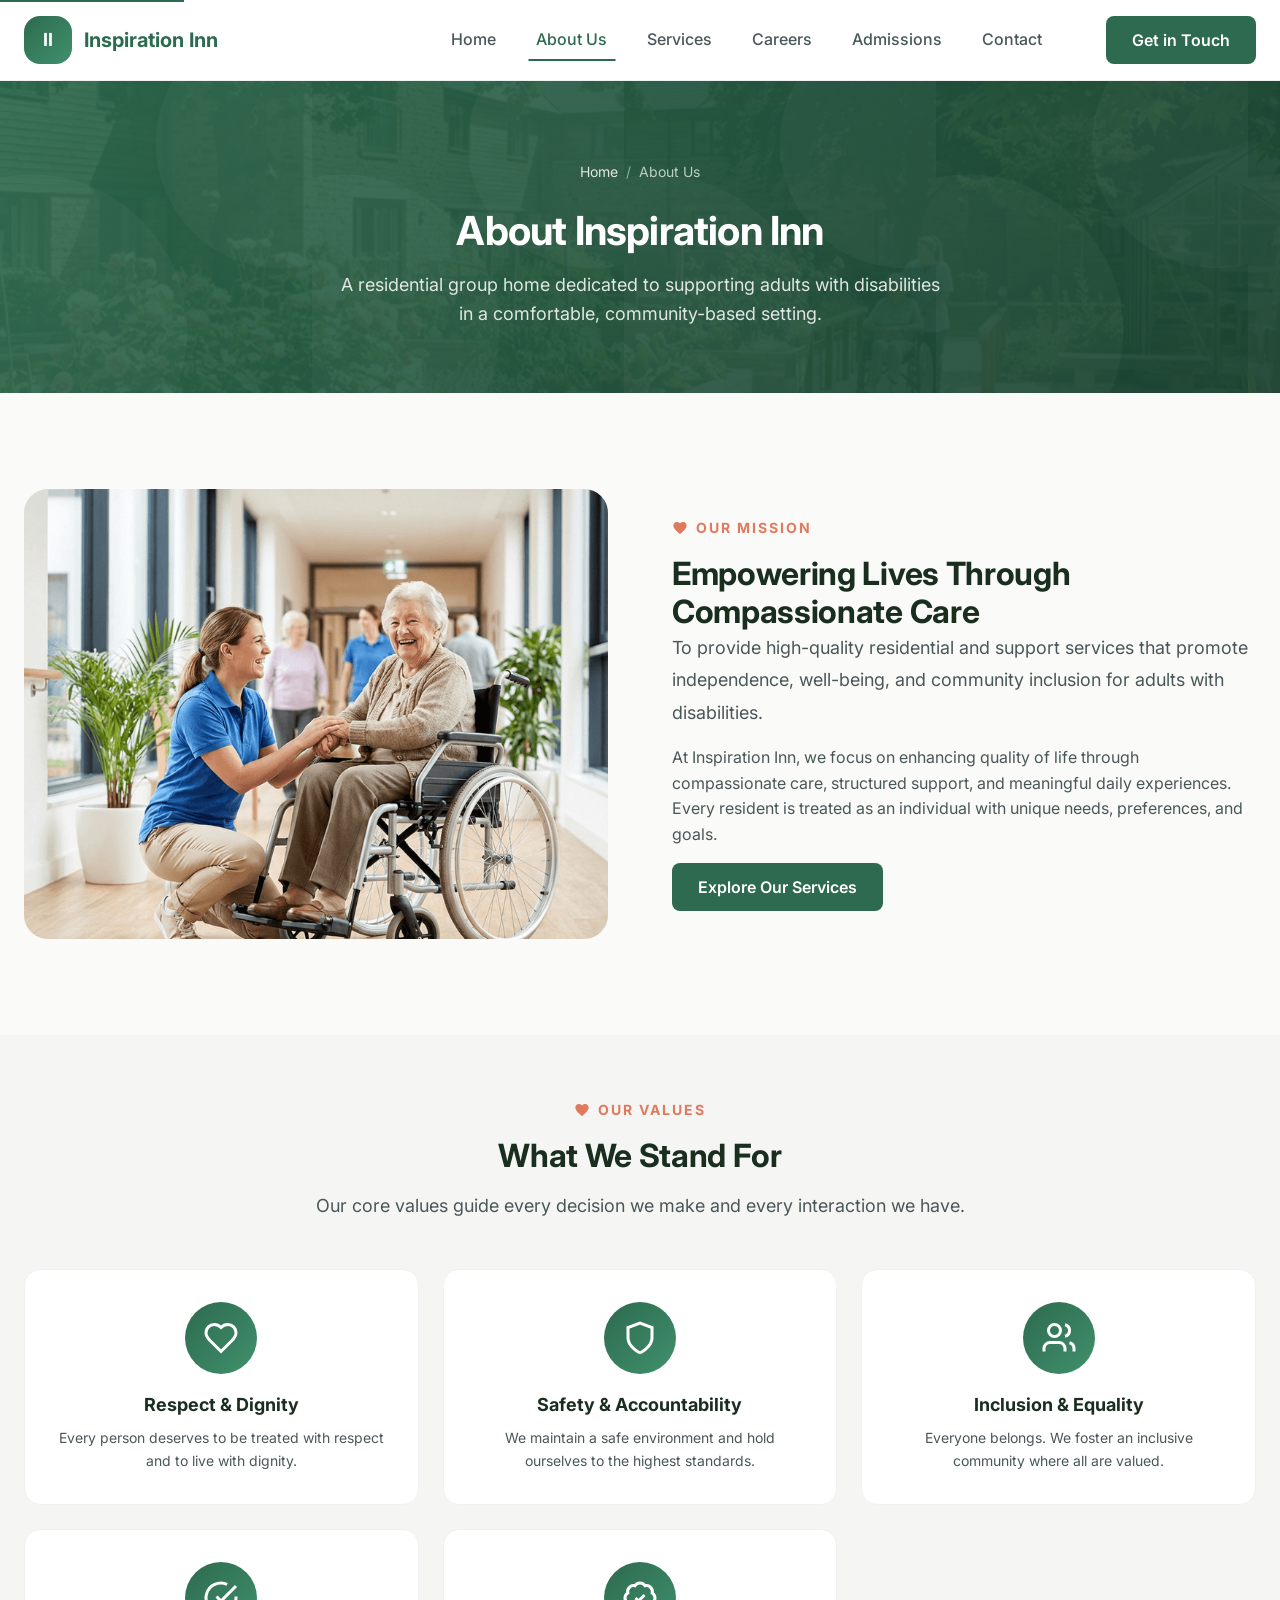
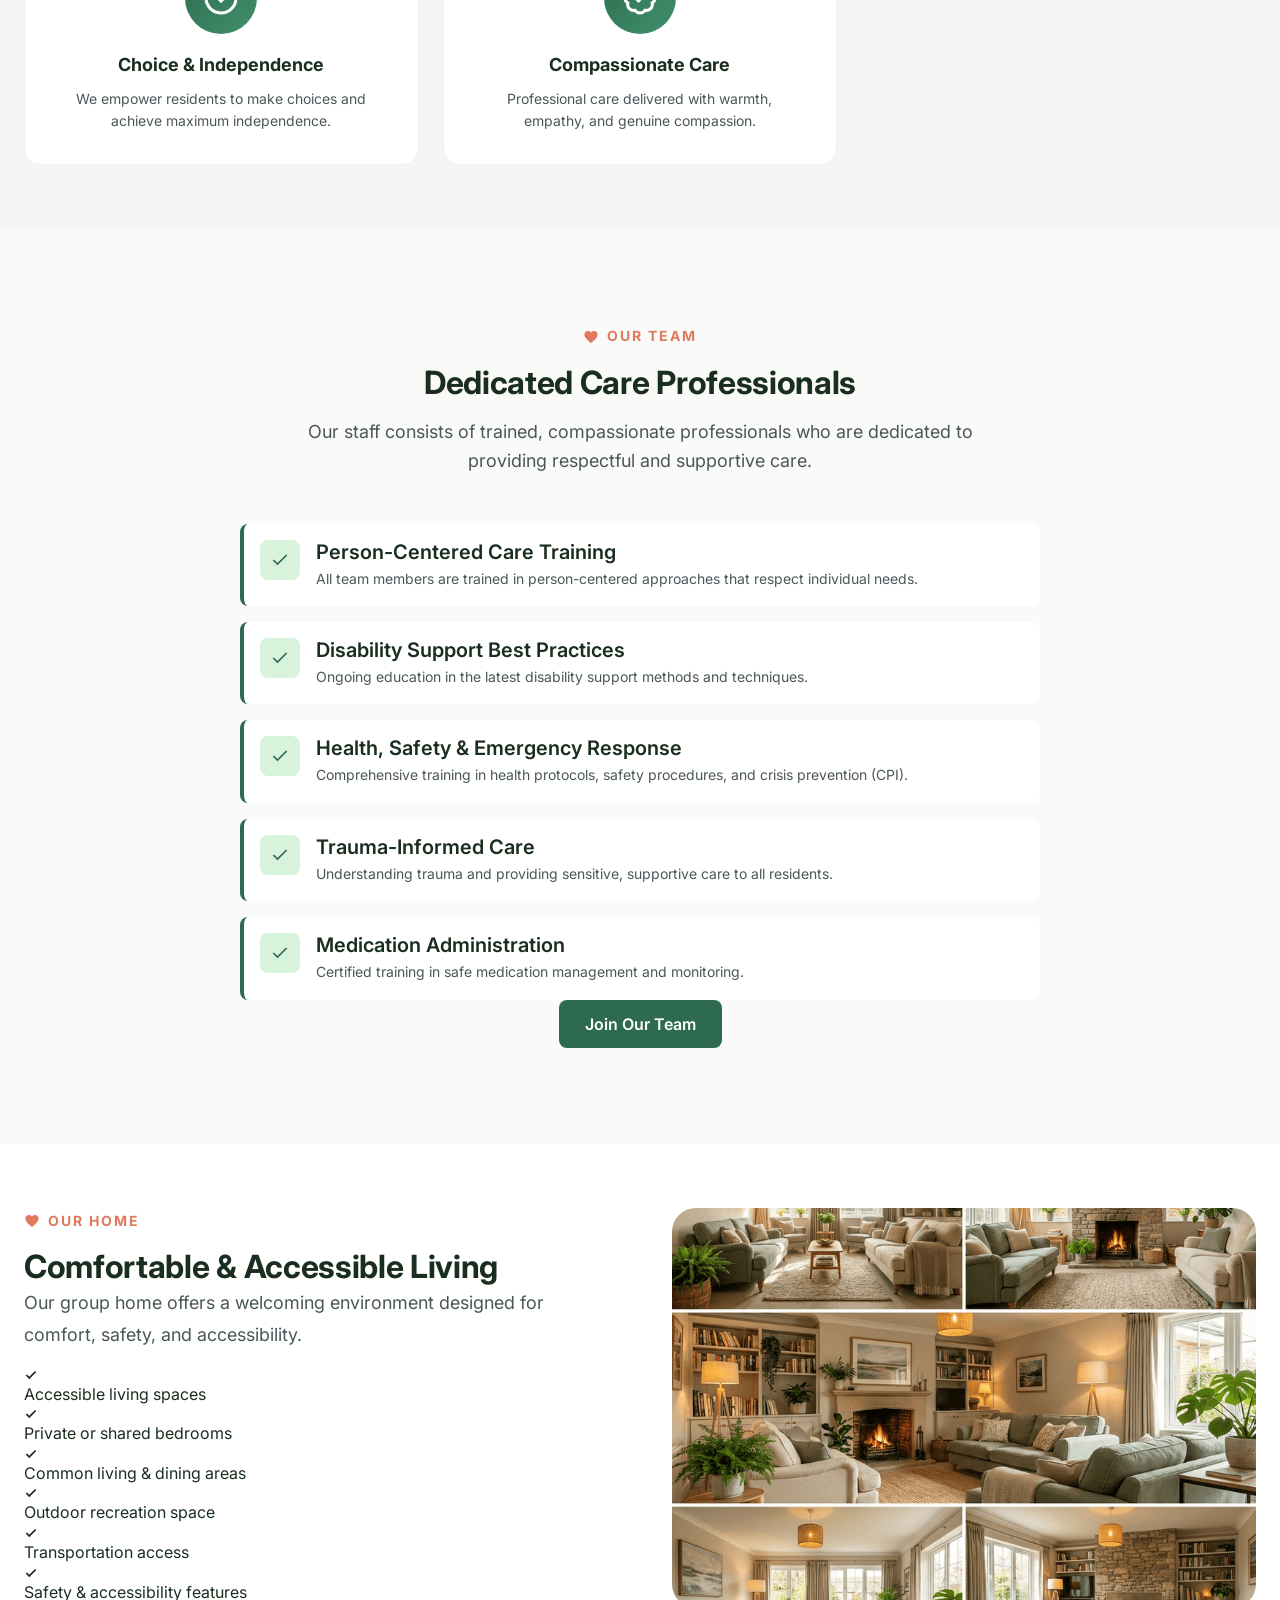
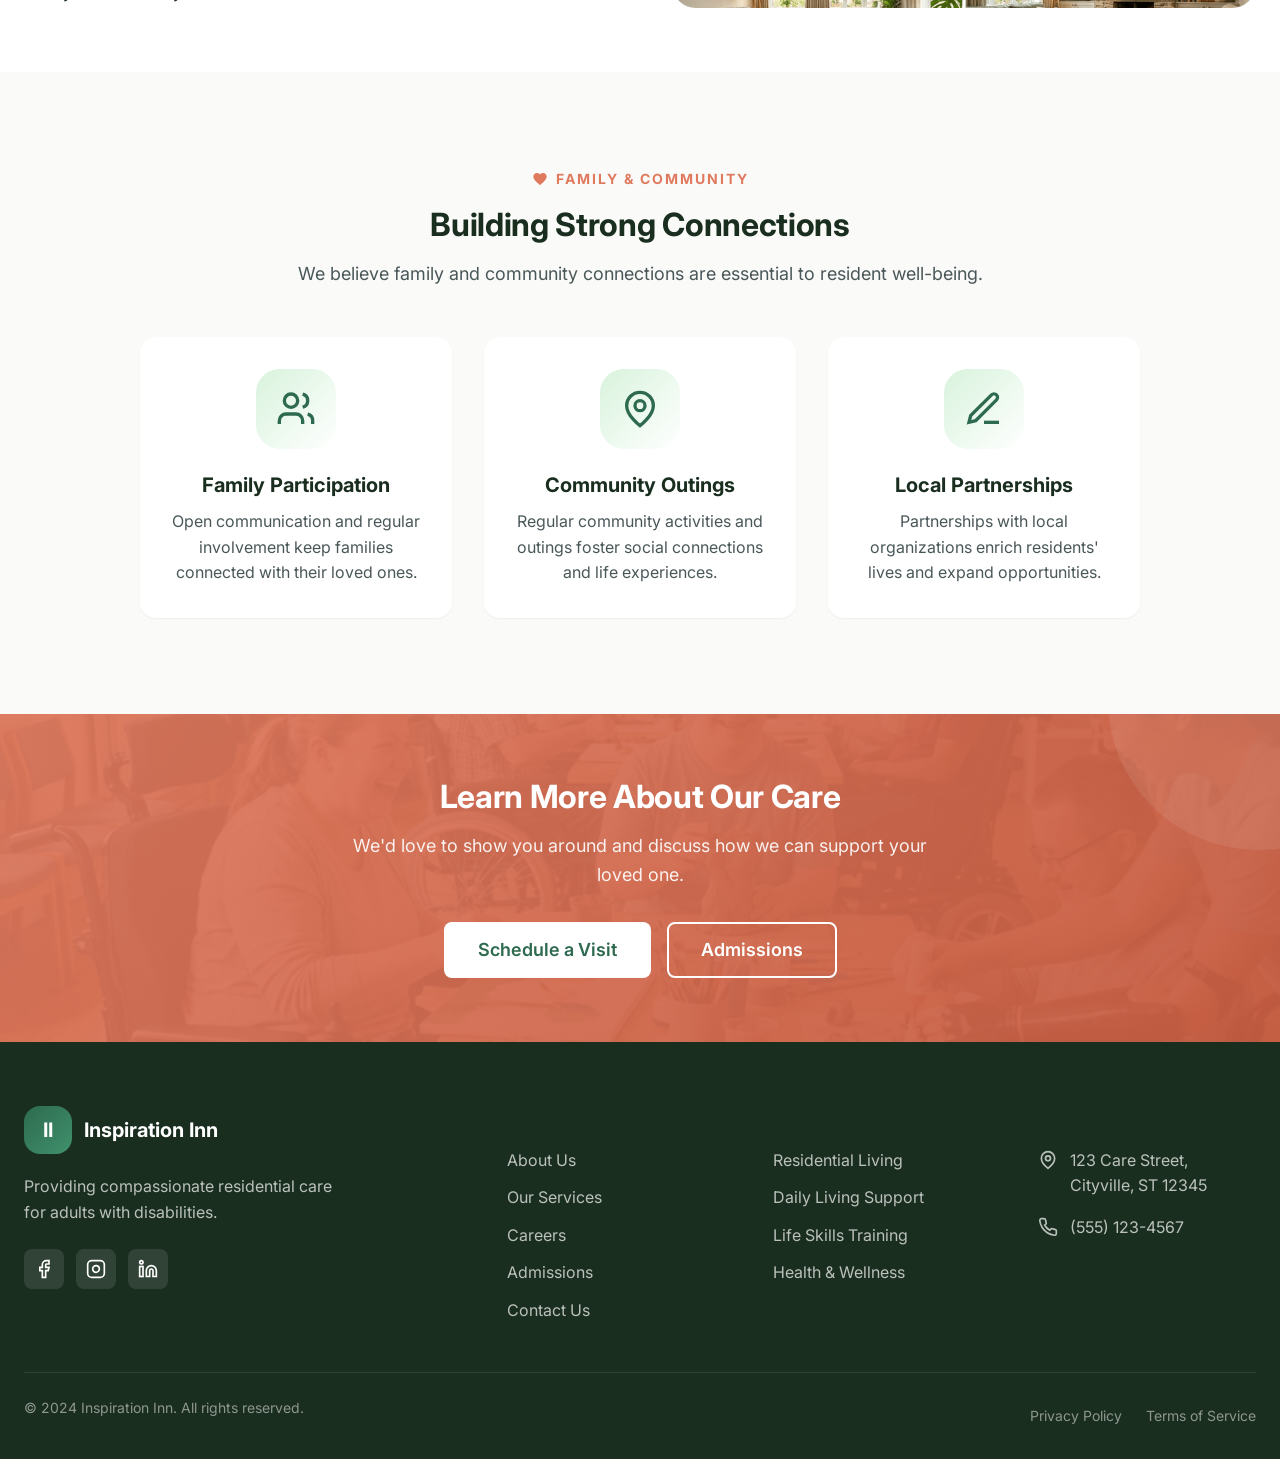
==== about.html @ 4d240f7f "Update" ====
<!DOCTYPE html>
<html lang="en">

<head>
    <meta charset="UTF-8">
    <meta name="viewport" content="width=device-width, initial-scale=1.0">
    <meta name="description"
        content="Learn about Inspiration Inn's mission, values, and dedicated team. Discover our commitment to person-centered residential care for adults with disabilities.">
    <title>About Us | Inspiration Inn</title>
    <link rel="preconnect" href="https://fonts.googleapis.com">
    <link rel="preconnect" href="https://fonts.gstatic.com" crossorigin>
    <link href="https://fonts.googleapis.com/css2?family=Inter:wght@400;500;600;700&display=swap" rel="stylesheet">
    <link rel="stylesheet" href="css/styles.css">
    <link rel="stylesheet" href="css/print.css" media="print">
</head>

<body>
    <!-- Preloader -->
    <div class="preloader">
        <div class="spinner"></div>
    </div>
    <a href="#main-content" class="skip-link">Skip to main content</a>

    <!-- Header -->
    <header class="header">
        <div class="container">
            <div class="header-inner">
                <a href="index.html" class="logo">
                    <span class="logo-icon">II</span>
                    <span>Inspiration Inn</span>
                </a>
                <nav class="nav" aria-label="Main navigation">
                    <ul class="nav-list">
                        <li><a href="index.html" class="nav-link">Home</a></li>
                        <li><a href="about.html" class="nav-link active">About Us</a></li>
                        <li><a href="services.html" class="nav-link">Services</a></li>
                        <li><a href="careers.html" class="nav-link">Careers</a></li>
                        <li><a href="admissions.html" class="nav-link">Admissions</a></li>
                        <li><a href="contact.html" class="nav-link">Contact</a></li>
                    </ul>
                    <a href="contact.html" class="btn btn-primary nav-cta">Get in Touch</a>
                </nav>
                <button class="nav-toggle" aria-label="Toggle navigation">
                    <span></span><span></span><span></span>
                </button>
            </div>
        </div>
    </header>

    <main id="main-content">
        <!-- Page Hero -->
        <section class="page-hero">
            <div class="container">
                <div class="page-hero-content">
                    <nav class="breadcrumb" aria-label="Breadcrumb">
                        <a href="index.html">Home</a>
                        <span class="breadcrumb-separator">/</span>
                        <span>About Us</span>
                    </nav>
                    <h1 class="page-hero-title">About Inspiration Inn</h1>
                    <p class="page-hero-text">A residential group home dedicated to supporting adults with disabilities
                        in a comfortable, community-based setting.</p>
                </div>
            </div>
        </section>

        <!-- Mission Section -->
        <section class="section section-lg">
            <div class="container">
                <div class="about-grid">
                    <div class="about-image fade-in">
                        <img src="images/caregiver-wheelchair.png" alt="Our caring environment"
                            style="width:100%;height:450px;border-radius:var(--radius-xl);object-fit:cover;">
                        <div class="about-image-accent"></div>
                    </div>
                    <div class="about-content fade-in fade-in-delay-2">
                        <span class="section-tag">
                            <svg xmlns="http://www.w3.org/2000/svg" viewBox="0 0 24 24" fill="currentColor">
                                <path
                                    d="M12 21.35l-1.45-1.32C5.4 15.36 2 12.28 2 8.5 2 5.42 4.42 3 7.5 3c1.74 0 3.41.81 4.5 2.09C13.09 3.81 14.76 3 16.5 3 19.58 3 22 5.42 22 8.5c0 3.78-3.4 6.86-8.55 11.54L12 21.35z" />
                            </svg>
                            Our Mission
                        </span>
                        <h2>Empowering Lives Through Compassionate Care</h2>
                        <p class="text-lead about-text">
                            To provide high-quality residential and support services that promote independence,
                            well-being, and community inclusion for adults with disabilities.
                        </p>
                        <p class="about-text">
                            At Inspiration Inn, we focus on enhancing quality of life through compassionate care,
                            structured support, and meaningful daily experiences. Every resident is treated as an
                            individual with unique needs, preferences, and goals.
                        </p>
                        <div class="mt-8">
                            <a href="services.html" class="btn btn-primary">Explore Our Services</a>
                        </div>
                    </div>
                </div>
            </div>
        </section>

        <!-- Values Section -->
        <section class="section" style="background: var(--color-surface-alt);">
            <div class="container">
                <div class="section-header fade-in">
                    <span class="section-tag">
                        <svg xmlns="http://www.w3.org/2000/svg" viewBox="0 0 24 24" fill="currentColor">
                            <path
                                d="M12 21.35l-1.45-1.32C5.4 15.36 2 12.28 2 8.5 2 5.42 4.42 3 7.5 3c1.74 0 3.41.81 4.5 2.09C13.09 3.81 14.76 3 16.5 3 19.58 3 22 5.42 22 8.5c0 3.78-3.4 6.86-8.55 11.54L12 21.35z" />
                        </svg>
                        Our Values
                    </span>
                    <h2 class="section-title">What We Stand For</h2>
                    <p class="section-text">Our core values guide every decision we make and every interaction we have.
                    </p>
                </div>

                <div class="values-grid">
                    <div class="value-card fade-in fade-in-delay-1">
                        <div class="value-icon">
                            <svg xmlns="http://www.w3.org/2000/svg" width="36" height="36" viewBox="0 0 24 24"
                                fill="none" stroke="currentColor" stroke-width="2">
                                <path
                                    d="M19 14c1.49-1.46 3-3.21 3-5.5A5.5 5.5 0 0 0 16.5 3c-1.76 0-3 .5-4.5 2-1.5-1.5-2.74-2-4.5-2A5.5 5.5 0 0 0 2 8.5c0 2.3 1.5 4.05 3 5.5l7 7Z" />
                            </svg>
                        </div>
                        <h3 class="value-title">Respect & Dignity</h3>
                        <p class="value-text">Every person deserves to be treated with respect and to live with dignity.
                        </p>
                    </div>
                    <div class="value-card fade-in fade-in-delay-2">
                        <div class="value-icon">
                            <svg xmlns="http://www.w3.org/2000/svg" width="36" height="36" viewBox="0 0 24 24"
                                fill="none" stroke="currentColor" stroke-width="2">
                                <path d="M12 22s8-4 8-10V5l-8-3-8 3v7c0 6 8 10 8 10" />
                            </svg>
                        </div>
                        <h3 class="value-title">Safety & Accountability</h3>
                        <p class="value-text">We maintain a safe environment and hold ourselves to the highest
                            standards.</p>
                    </div>
                    <div class="value-card fade-in fade-in-delay-3">
                        <div class="value-icon">
                            <svg xmlns="http://www.w3.org/2000/svg" width="36" height="36" viewBox="0 0 24 24"
                                fill="none" stroke="currentColor" stroke-width="2">
                                <path d="M16 21v-2a4 4 0 0 0-4-4H6a4 4 0 0 0-4 4v2" />
                                <circle cx="9" cy="7" r="4" />
                                <path d="M22 21v-2a4 4 0 0 0-3-3.87" />
                                <path d="M16 3.13a4 4 0 0 1 0 7.75" />
                            </svg>
                        </div>
                        <h3 class="value-title">Inclusion & Equality</h3>
                        <p class="value-text">Everyone belongs. We foster an inclusive community where all are valued.
                        </p>
                    </div>
                    <div class="value-card fade-in fade-in-delay-1">
                        <div class="value-icon">
                            <svg xmlns="http://www.w3.org/2000/svg" width="36" height="36" viewBox="0 0 24 24"
                                fill="none" stroke="currentColor" stroke-width="2">
                                <path d="M22 11.08V12a10 10 0 1 1-5.93-9.14" />
                                <polyline points="22 4 12 14.01 9 11.01" />
                            </svg>
                        </div>
                        <h3 class="value-title">Choice & Independence</h3>
                        <p class="value-text">We empower residents to make choices and achieve maximum independence.</p>
                    </div>
                    <div class="value-card fade-in fade-in-delay-2">
                        <div class="value-icon">
                            <svg xmlns="http://www.w3.org/2000/svg" width="36" height="36" viewBox="0 0 24 24"
                                fill="none" stroke="currentColor" stroke-width="2">
                                <path
                                    d="M3.85 8.62a4 4 0 0 1 4.78-4.77 4 4 0 0 1 6.74 0 4 4 0 0 1 4.78 4.78 4 4 0 0 1 0 6.74 4 4 0 0 1-4.77 4.78 4 4 0 0 1-6.75 0 4 4 0 0 1-4.78-4.77 4 4 0 0 1 0-6.76Z" />
                                <path d="m9 12 2 2 4-4" />
                            </svg>
                        </div>
                        <h3 class="value-title">Compassionate Care</h3>
                        <p class="value-text">Professional care delivered with warmth, empathy, and genuine compassion.
                        </p>
                    </div>
                </div>
            </div>
        </section>

        <!-- Our Team Section -->
        <section class="section section-lg">
            <div class="container">
                <div class="section-header fade-in">
                    <span class="section-tag">
                        <svg xmlns="http://www.w3.org/2000/svg" viewBox="0 0 24 24" fill="currentColor">
                            <path
                                d="M12 21.35l-1.45-1.32C5.4 15.36 2 12.28 2 8.5 2 5.42 4.42 3 7.5 3c1.74 0 3.41.81 4.5 2.09C13.09 3.81 14.76 3 16.5 3 19.58 3 22 5.42 22 8.5c0 3.78-3.4 6.86-8.55 11.54L12 21.35z" />
                        </svg>
                        Our Team
                    </span>
                    <h2 class="section-title">Dedicated Care Professionals</h2>
                    <p class="section-text">Our staff consists of trained, compassionate professionals who are dedicated
                        to providing respectful and supportive care.</p>
                </div>

                <div class="benefits-list fade-in" style="max-width: 800px; margin: 0 auto;">
                    <div class="benefit-item">
                        <div class="benefit-icon">
                            <svg xmlns="http://www.w3.org/2000/svg" width="20" height="20" viewBox="0 0 24 24"
                                fill="none" stroke="currentColor" stroke-width="2">
                                <polyline points="20 6 9 17 4 12" />
                            </svg>
                        </div>
                        <div>
                            <h4 class="benefit-title">Person-Centered Care Training</h4>
                            <p class="benefit-text">All team members are trained in person-centered approaches that
                                respect individual needs.</p>
                        </div>
                    </div>
                    <div class="benefit-item">
                        <div class="benefit-icon">
                            <svg xmlns="http://www.w3.org/2000/svg" width="20" height="20" viewBox="0 0 24 24"
                                fill="none" stroke="currentColor" stroke-width="2">
                                <polyline points="20 6 9 17 4 12" />
                            </svg>
                        </div>
                        <div>
                            <h4 class="benefit-title">Disability Support Best Practices</h4>
                            <p class="benefit-text">Ongoing education in the latest disability support methods and
                                techniques.</p>
                        </div>
                    </div>
                    <div class="benefit-item">
                        <div class="benefit-icon">
                            <svg xmlns="http://www.w3.org/2000/svg" width="20" height="20" viewBox="0 0 24 24"
                                fill="none" stroke="currentColor" stroke-width="2">
                                <polyline points="20 6 9 17 4 12" />
                            </svg>
                        </div>
                        <div>
                            <h4 class="benefit-title">Health, Safety & Emergency Response</h4>
                            <p class="benefit-text">Comprehensive training in health protocols, safety procedures, and
                                crisis prevention (CPI).</p>
                        </div>
                    </div>
                    <div class="benefit-item">
                        <div class="benefit-icon">
                            <svg xmlns="http://www.w3.org/2000/svg" width="20" height="20" viewBox="0 0 24 24"
                                fill="none" stroke="currentColor" stroke-width="2">
                                <polyline points="20 6 9 17 4 12" />
                            </svg>
                        </div>
                        <div>
                            <h4 class="benefit-title">Trauma-Informed Care</h4>
                            <p class="benefit-text">Understanding trauma and providing sensitive, supportive care to all
                                residents.</p>
                        </div>
                    </div>
                    <div class="benefit-item">
                        <div class="benefit-icon">
                            <svg xmlns="http://www.w3.org/2000/svg" width="20" height="20" viewBox="0 0 24 24"
                                fill="none" stroke="currentColor" stroke-width="2">
                                <polyline points="20 6 9 17 4 12" />
                            </svg>
                        </div>
                        <div>
                            <h4 class="benefit-title">Medication Administration</h4>
                            <p class="benefit-text">Certified training in safe medication management and monitoring.</p>
                        </div>
                    </div>
                </div>

                <div class="text-center mt-8 fade-in">
                    <a href="careers.html" class="btn btn-primary">Join Our Team</a>
                </div>
            </div>
        </section>

        <!-- Our Home Section -->
        <section class="section" style="background: var(--color-surface);">
            <div class="container">
                <div class="about-grid" style="direction: rtl;">
                    <div class="about-image fade-in" style="direction: ltr;">
                        <img src="images/living-room.png" alt="Our home amenities"
                            style="width:100%;height:400px;border-radius:var(--radius-xl);object-fit:cover;"
                            loading="lazy" decoding="async">
                    </div>
                    <div class="about-content fade-in fade-in-delay-2" style="direction: ltr;">
                        <span class="section-tag">
                            <svg xmlns="http://www.w3.org/2000/svg" viewBox="0 0 24 24" fill="currentColor">
                                <path
                                    d="M12 21.35l-1.45-1.32C5.4 15.36 2 12.28 2 8.5 2 5.42 4.42 3 7.5 3c1.74 0 3.41.81 4.5 2.09C13.09 3.81 14.76 3 16.5 3 19.58 3 22 5.42 22 8.5c0 3.78-3.4 6.86-8.55 11.54L12 21.35z" />
                            </svg>
                            Our Home
                        </span>
                        <h2>Comfortable & Accessible Living</h2>
                        <p class="text-lead about-text">Our group home offers a welcoming environment designed for
                            comfort, safety, and accessibility.</p>

                        <div class="about-features">
                            <div class="about-feature">
                                <span class="about-feature-icon"><svg xmlns="http://www.w3.org/2000/svg" width="14"
                                        height="14" viewBox="0 0 24 24" fill="none" stroke="currentColor"
                                        stroke-width="3">
                                        <polyline points="20 6 9 17 4 12" />
                                    </svg></span>
                                <span>Accessible living spaces</span>
                            </div>
                            <div class="about-feature">
                                <span class="about-feature-icon"><svg xmlns="http://www.w3.org/2000/svg" width="14"
                                        height="14" viewBox="0 0 24 24" fill="none" stroke="currentColor"
                                        stroke-width="3">
                                        <polyline points="20 6 9 17 4 12" />
                                    </svg></span>
                                <span>Private or shared bedrooms</span>
                            </div>
                            <div class="about-feature">
                                <span class="about-feature-icon"><svg xmlns="http://www.w3.org/2000/svg" width="14"
                                        height="14" viewBox="0 0 24 24" fill="none" stroke="currentColor"
                                        stroke-width="3">
                                        <polyline points="20 6 9 17 4 12" />
                                    </svg></span>
                                <span>Common living & dining areas</span>
                            </div>
                            <div class="about-feature">
                                <span class="about-feature-icon"><svg xmlns="http://www.w3.org/2000/svg" width="14"
                                        height="14" viewBox="0 0 24 24" fill="none" stroke="currentColor"
                                        stroke-width="3">
                                        <polyline points="20 6 9 17 4 12" />
                                    </svg></span>
                                <span>Outdoor recreation space</span>
                            </div>
                            <div class="about-feature">
                                <span class="about-feature-icon"><svg xmlns="http://www.w3.org/2000/svg" width="14"
                                        height="14" viewBox="0 0 24 24" fill="none" stroke="currentColor"
                                        stroke-width="3">
                                        <polyline points="20 6 9 17 4 12" />
                                    </svg></span>
                                <span>Transportation access</span>
                            </div>
                            <div class="about-feature">
                                <span class="about-feature-icon"><svg xmlns="http://www.w3.org/2000/svg" width="14"
                                        height="14" viewBox="0 0 24 24" fill="none" stroke="currentColor"
                                        stroke-width="3">
                                        <polyline points="20 6 9 17 4 12" />
                                    </svg></span>
                                <span>Safety & accessibility features</span>
                            </div>
                        </div>
                    </div>
                </div>
            </div>
        </section>

        <!-- Family & Community -->
        <section class="section section-lg">
            <div class="container">
                <div class="section-header fade-in">
                    <span class="section-tag">
                        <svg xmlns="http://www.w3.org/2000/svg" viewBox="0 0 24 24" fill="currentColor">
                            <path
                                d="M12 21.35l-1.45-1.32C5.4 15.36 2 12.28 2 8.5 2 5.42 4.42 3 7.5 3c1.74 0 3.41.81 4.5 2.09C13.09 3.81 14.76 3 16.5 3 19.58 3 22 5.42 22 8.5c0 3.78-3.4 6.86-8.55 11.54L12 21.35z" />
                        </svg>
                        Family & Community
                    </span>
                    <h2 class="section-title">Building Strong Connections</h2>
                    <p class="section-text">We believe family and community connections are essential to resident
                        well-being.</p>
                </div>

                <div class="features-grid" style="max-width: 1000px; margin: 0 auto;">
                    <div class="feature-card card fade-in fade-in-delay-1">
                        <div class="feature-icon">
                            <svg xmlns="http://www.w3.org/2000/svg" width="40" height="40" viewBox="0 0 24 24"
                                fill="none" stroke="currentColor" stroke-width="2">
                                <path d="M16 21v-2a4 4 0 0 0-4-4H6a4 4 0 0 0-4 4v2" />
                                <circle cx="9" cy="7" r="4" />
                                <path d="M22 21v-2a4 4 0 0 0-3-3.87" />
                                <path d="M16 3.13a4 4 0 0 1 0 7.75" />
                            </svg>
                        </div>
                        <h3 class="feature-title">Family Participation</h3>
                        <p class="feature-text">Open communication and regular involvement keep families connected with
                            their loved ones.</p>
                    </div>
                    <div class="feature-card card fade-in fade-in-delay-2">
                        <div class="feature-icon">
                            <svg xmlns="http://www.w3.org/2000/svg" width="40" height="40" viewBox="0 0 24 24"
                                fill="none" stroke="currentColor" stroke-width="2">
                                <path d="M20 10c0 6-8 12-8 12s-8-6-8-12a8 8 0 0 1 16 0Z" />
                                <circle cx="12" cy="10" r="3" />
                            </svg>
                        </div>
                        <h3 class="feature-title">Community Outings</h3>
                        <p class="feature-text">Regular community activities and outings foster social connections and
                            life experiences.</p>
                    </div>
                    <div class="feature-card card fade-in fade-in-delay-3">
                        <div class="feature-icon">
                            <svg xmlns="http://www.w3.org/2000/svg" width="40" height="40" viewBox="0 0 24 24"
                                fill="none" stroke="currentColor" stroke-width="2">
                                <path d="M12 20h9" />
                                <path d="M16.5 3.5a2.12 2.12 0 0 1 3 3L7 19l-4 1 1-4Z" />
                            </svg>
                        </div>
                        <h3 class="feature-title">Local Partnerships</h3>
                        <p class="feature-text">Partnerships with local organizations enrich residents' lives and expand
                            opportunities.</p>
                    </div>
                </div>
            </div>
        </section>

        <!-- CTA -->
        <section class="cta-section">
            <div class="container">
                <div class="cta-content fade-in">
                    <h2 class="cta-title">Learn More About Our Care</h2>
                    <p class="cta-text">We'd love to show you around and discuss how we can support your loved one.</p>
                    <div class="cta-actions">
                        <a href="contact.html" class="btn btn-white btn-lg">Schedule a Visit</a>
                        <a href="admissions.html" class="btn btn-outline btn-lg"
                            style="border-color: white; color: white;">Admissions</a>
                    </div>
                </div>
            </div>
        </section>
    </main>

    <!-- Footer -->
    <footer class="footer">
        <div class="container">
            <div class="footer-grid">
                <div class="footer-brand">
                    <a href="index.html" class="footer-logo">
                        <span class="footer-logo-icon">II</span>
                        <span>Inspiration Inn</span>
                    </a>
                    <p class="footer-text">Providing compassionate residential care for adults with disabilities.</p>
                    <div class="footer-social">
                        <a href="#" aria-label="Facebook"><svg xmlns="http://www.w3.org/2000/svg" width="20" height="20"
                                viewBox="0 0 24 24" fill="none" stroke="currentColor" stroke-width="2">
                                <path d="M18 2h-3a5 5 0 0 0-5 5v3H7v4h3v8h4v-8h3l1-4h-4V7a1 1 0 0 1 1-1h3z" />
                            </svg></a>
                        <a href="#" aria-label="Instagram"><svg xmlns="http://www.w3.org/2000/svg" width="20"
                                height="20" viewBox="0 0 24 24" fill="none" stroke="currentColor" stroke-width="2">
                                <rect width="20" height="20" x="2" y="2" rx="5" ry="5" />
                                <path d="M16 11.37A4 4 0 1 1 12.63 8 4 4 0 0 1 16 11.37z" />
                                <line x1="17.5" x2="17.51" y1="6.5" y2="6.5" />
                            </svg></a>
                        <a href="#" aria-label="LinkedIn"><svg xmlns="http://www.w3.org/2000/svg" width="20" height="20"
                                viewBox="0 0 24 24" fill="none" stroke="currentColor" stroke-width="2">
                                <path
                                    d="M16 8a6 6 0 0 1 6 6v7h-4v-7a2 2 0 0 0-2-2 2 2 0 0 0-2 2v7h-4v-7a6 6 0 0 1 6-6z" />
                                <rect width="4" height="12" x="2" y="9" />
                                <circle cx="4" cy="4" r="2" />
                            </svg></a>
                    </div>
                </div>
                <div>
                    <h4 class="footer-title">Quick Links</h4>
                    <ul class="footer-links">
                        <li><a href="about.html">About Us</a></li>
                        <li><a href="services.html">Our Services</a></li>
                        <li><a href="careers.html">Careers</a></li>
                        <li><a href="admissions.html">Admissions</a></li>
                        <li><a href="contact.html">Contact Us</a></li>
                    </ul>
                </div>
                <div>
                    <h4 class="footer-title">Services</h4>
                    <ul class="footer-links">
                        <li><a href="service-details.html#residential">Residential Living</a></li>
                        <li><a href="service-details.html#daily">Daily Living Support</a></li>
                        <li><a href="service-details.html#skills">Life Skills Training</a></li>
                        <li><a href="service-details.html#health">Health & Wellness</a></li>
                    </ul>
                </div>
                <div>
                    <h4 class="footer-title">Contact</h4>
                    <div class="footer-contact-item">
                        <svg xmlns="http://www.w3.org/2000/svg" width="20" height="20" viewBox="0 0 24 24" fill="none"
                            stroke="currentColor" stroke-width="2">
                            <path d="M20 10c0 6-8 12-8 12s-8-6-8-12a8 8 0 0 1 16 0Z" />
                            <circle cx="12" cy="10" r="3" />
                        </svg>
                        <span>123 Care Street, Cityville, ST 12345</span>
                    </div>
                    <div class="footer-contact-item">
                        <svg xmlns="http://www.w3.org/2000/svg" width="20" height="20" viewBox="0 0 24 24" fill="none"
                            stroke="currentColor" stroke-width="2">
                            <path
                                d="M22 16.92v3a2 2 0 0 1-2.18 2 19.79 19.79 0 0 1-8.63-3.07 19.5 19.5 0 0 1-6-6 19.79 19.79 0 0 1-3.07-8.67A2 2 0 0 1 4.11 2h3a2 2 0 0 1 2 1.72 12.84 12.84 0 0 0 .7 2.81 2 2 0 0 1-.45 2.11L8.09 9.91a16 16 0 0 0 6 6l1.27-1.27a2 2 0 0 1 2.11-.45 12.84 12.84 0 0 0 2.81.7A2 2 0 0 1 22 16.92z" />
                        </svg>
                        <span>(555) 123-4567</span>
                    </div>
                </div>
            </div>
            <div class="footer-bottom">
                <p class="footer-copyright">&copy; 2024 Inspiration Inn. All rights reserved.</p>
                <div class="footer-legal">
                    <a href="#">Privacy Policy</a>
                    <a href="#">Terms of Service</a>
                </div>
            </div>
        </div>
    </footer>
    <script src="js/main.js"></script>
</body>

</html>
---- css/styles.css ----
/*
 * ============================================
 * INSPIRATION INN - Main Stylesheet
 * A warm, accessible design for residential care
 * ============================================
 */

/* ============================================
   CSS CUSTOM PROPERTIES (Design Tokens)
   ============================================ */
:root {
  /* Colors - Primary Palette */
  --color-primary: #2D6A4F;
  --color-primary-light: #40916C;
  --color-primary-dark: #1B4332;
  --color-primary-50: #d8f3dc;

  /* Colors - Secondary/Accent */
  --color-secondary: #E07A5F;
  --color-secondary-light: #E8998D;
  --color-secondary-dark: #C65D42;

  /* Colors - Accent */
  --color-accent: #D4A574;
  --color-accent-light: #E6C9A8;

  /* Colors - Neutrals */
  --color-white: #FFFFFF;
  --color-background: #FAFAF8;
  --color-surface: #FFFFFF;
  --color-surface-alt: #F5F5F3;
  --color-border: #E5E7E9;
  --color-border-light: #F0F1F2;

  /* Colors - Text */
  --color-text-primary: #1A2E1F;
  --color-text-secondary: #4A5759;
  --color-text-muted: #6B7B7E;
  --color-text-light: #8A9496;
  --color-text-inverse: #FFFFFF;

  /* Colors - Grays */
  --color-gray-100: #f3f4f6;
  --color-gray-200: #e5e7eb;

  /* Typography */
  --font-family: 'Inter', -apple-system, BlinkMacSystemFont, 'Segoe UI', Roboto, sans-serif;
  --font-size-xs: 0.75rem;
  --font-size-sm: 0.875rem;
  --font-size-base: 1rem;
  --font-size-lg: 1.125rem;
  --font-size-xl: 1.25rem;
  --font-size-2xl: 1.5rem;
  --font-size-3xl: 2rem;
  --font-size-4xl: 2.5rem;
  --font-size-5xl: 3.5rem;

  --font-weight-normal: 400;
  --font-weight-medium: 500;
  --font-weight-semibold: 600;
  --font-weight-bold: 700;

  --line-height-tight: 1.2;
  --line-height-normal: 1.6;
  --line-height-relaxed: 1.8;

  /* Spacing */
  --space-1: 0.25rem;
  --space-2: 0.5rem;
  --space-3: 0.75rem;
  --space-4: 1rem;
  --space-5: 1.25rem;
  --space-6: 1.5rem;
  --space-8: 2rem;
  --space-10: 2.5rem;
  --space-12: 3rem;
  --space-16: 4rem;
  --space-20: 5rem;
  --space-24: 6rem;

  /* Layout */
  --container-max: 1280px;
  --container-narrow: 960px;
  --container-text: 720px;

  /* Border Radius */
  --radius-sm: 0.25rem;
  --radius-md: 0.5rem;
  --radius-lg: 1rem;
  --radius-xl: 1.5rem;
  --radius-full: 9999px;

  /* Shadows */
  --shadow-sm: 0 1px 2px rgba(0, 0, 0, 0.05);
  --shadow-md: 0 4px 6px -1px rgba(0, 0, 0, 0.07), 0 2px 4px -1px rgba(0, 0, 0, 0.04);
  --shadow-lg: 0 10px 15px -3px rgba(0, 0, 0, 0.08), 0 4px 6px -2px rgba(0, 0, 0, 0.04);
  --shadow-xl: 0 20px 25px -5px rgba(0, 0, 0, 0.1), 0 10px 10px -5px rgba(0, 0, 0, 0.04);

  /* Transitions */
  --transition-fast: 150ms ease;
  --transition-normal: 250ms ease;
  --transition-slow: 350ms ease;

  /* Z-index */
  --z-dropdown: 100;
  --z-sticky: 200;
  --z-fixed: 300;
  --z-modal-backdrop: 400;
  --z-modal: 500;
}

/* ============================================
   CSS RESET & BASE STYLES
   ============================================ */
*,
*::before,
*::after {
  box-sizing: border-box;
  margin: 0;
  padding: 0;
}

html {
  scroll-behavior: smooth;
  font-size: 16px;
  -webkit-text-size-adjust: 100%;
}

body {
  font-family: var(--font-family);
  font-size: var(--font-size-base);
  line-height: var(--line-height-normal);
  color: var(--color-text-primary);
  background-color: var(--color-background);
  -webkit-font-smoothing: antialiased;
  -moz-osx-font-smoothing: grayscale;
}

/* Skip to content link for accessibility */
.skip-link {
  position: absolute;
  top: -40px;
  left: 0;
  background: var(--color-primary);
  color: var(--color-text-inverse);
  padding: var(--space-2) var(--space-4);
  z-index: var(--z-modal);
  transition: top var(--transition-fast);
}

.skip-link:focus {
  top: 0;
}

img,
picture,
video,
canvas,
svg {
  display: block;
  max-width: 100%;
  height: auto;
}

input,
button,
textarea,
select {
  font: inherit;
  color: inherit;
}

/* ============================================
   PRELOADER
   ============================================ */
.preloader {
  position: fixed;
  top: 0;
  left: 0;
  width: 100%;
  height: 100%;
  background-color: var(--color-background);
  z-index: 9999;
  display: flex;
  justify-content: center;
  align-items: center;
  transition: opacity 0.5s ease-out, visibility 0.5s ease-out;
}

.preloader.fade-out {
  opacity: 0;
  visibility: hidden;
}

.spinner {
  width: 50px;
  height: 50px;
  border: 4px solid var(--color-primary-50);
  border-top: 4px solid var(--color-primary);
  border-radius: 50%;
  animation: spin 1s linear infinite;
}

@keyframes spin {
  0% {
    transform: rotate(0deg);
  }

  100% {
    transform: rotate(360deg);
  }
}

/* ============================================
   LAZY LOADING
   ============================================ */
img[loading="lazy"] {
  opacity: 0;
  transition: opacity 0.5s ease-in-out;
}

img.lazy-loaded {
  opacity: 1;
}

button {
  cursor: pointer;
  border: none;
  background: none;
}

a {
  color: inherit;
  text-decoration: none;
}

ul,
ol {
  list-style: none;
}

/* ============================================
   TYPOGRAPHY
   ============================================ */
h1,
h2,
h3,
h4,
h5,
h6 {
  font-weight: var(--font-weight-bold);
  line-height: var(--line-height-tight);
  color: var(--color-text-primary);
}

h1 {
  font-size: var(--font-size-4xl);
  letter-spacing: -0.02em;
}

h2 {
  font-size: var(--font-size-3xl);
  letter-spacing: -0.01em;
}

h3 {
  font-size: var(--font-size-2xl);
}

h4 {
  font-size: var(--font-size-xl);
}

h5 {
  font-size: var(--font-size-lg);
}

h6 {
  font-size: var(--font-size-base);
}

p {
  margin-bottom: var(--space-4);
  color: var(--color-text-secondary);
}

p:last-child {
  margin-bottom: 0;
}

.text-lead {
  font-size: var(--font-size-lg);
  line-height: var(--line-height-relaxed);
  color: var(--color-text-secondary);
}

.text-small {
  font-size: var(--font-size-sm);
}

.text-muted {
  color: var(--color-text-muted);
}

.text-center {
  text-align: center;
}

/* ============================================
   LAYOUT UTILITIES
   ============================================ */
.container {
  width: 100%;
  max-width: var(--container-max);
  margin: 0 auto;
  padding: 0 var(--space-6);
}

.container-narrow {
  max-width: var(--container-narrow);
}

.container-text {
  max-width: var(--container-text);
}

.section {
  padding: var(--space-16) 0;
}

.section-lg {
  padding: var(--space-24) 0;
}

.section-sm {
  padding: var(--space-10) 0;
}

/* Flexbox utilities */
.flex {
  display: flex;
}

.flex-col {
  flex-direction: column;
}

.items-center {
  align-items: center;
}

.items-start {
  align-items: flex-start;
}

.justify-between {
  justify-content: space-between;
}

.justify-center {
  justify-content: center;
}

.gap-2 {
  gap: var(--space-2);
}

.gap-3 {
  gap: var(--space-3);
}

.gap-4 {
  gap: var(--space-4);
}

.gap-6 {
  gap: var(--space-6);
}

.gap-8 {
  gap: var(--space-8);
}

/* Grid utilities */
.grid {
  display: grid;
  gap: var(--space-6);
}

.grid-2 {
  grid-template-columns: repeat(2, 1fr);
}

.grid-3 {
  grid-template-columns: repeat(3, 1fr);
}

.grid-4 {
  grid-template-columns: repeat(4, 1fr);
}

/* ============================================
   BUTTONS
   ============================================ */
.btn {
  display: inline-flex;
  align-items: center;
  justify-content: center;
  gap: var(--space-2);
  padding: var(--space-3) var(--space-6);
  font-size: var(--font-size-base);
  font-weight: var(--font-weight-semibold);
  line-height: 1;
  border-radius: var(--radius-md);
  transition: all var(--transition-normal);
  text-decoration: none;
  border: 2px solid transparent;
  min-height: 48px;
}

.btn:focus-visible {
  outline: 3px solid var(--color-primary-light);
  outline-offset: 2px;
}

.btn-primary {
  background-color: var(--color-primary);
  color: var(--color-text-inverse);
}

.btn-primary:hover {
  background-color: var(--color-primary-dark);
  transform: translateY(-2px);
  box-shadow: var(--shadow-md);
}

.btn-secondary {
  background-color: var(--color-secondary);
  color: var(--color-text-inverse);
}

.btn-secondary:hover {
  background-color: var(--color-secondary-dark);
  transform: translateY(-2px);
  box-shadow: var(--shadow-md);
}

.btn-outline {
  background-color: transparent;
  border-color: var(--color-primary);
  color: var(--color-primary);
}

.btn-outline:hover {
  background-color: var(--color-primary);
  color: var(--color-text-inverse);
}

.btn-white {
  background-color: var(--color-white);
  color: var(--color-primary);
}

.btn-white:hover {
  background-color: var(--color-primary-50);
  transform: translateY(-2px);
}

.btn-lg {
  padding: var(--space-4) var(--space-8);
  font-size: var(--font-size-lg);
  min-height: 56px;
}

.btn-sm {
  padding: var(--space-2) var(--space-4);
  font-size: var(--font-size-sm);
  min-height: 40px;
}

.btn-icon {
  width: 48px;
  height: 48px;
  padding: 0;
  border-radius: var(--radius-full);
}

/* ============================================
   CARDS
   ============================================ */
.card {
  background: var(--color-surface);
  border-radius: var(--radius-lg);
  padding: var(--space-6);
  box-shadow: var(--shadow-sm);
  transition: all var(--transition-normal);
}

.card:hover {
  box-shadow: var(--shadow-lg);
  transform: translateY(-4px);
}

.card-flat {
  box-shadow: none;
  border: 1px solid var(--color-border);
}

.card-flat:hover {
  box-shadow: var(--shadow-md);
  border-color: var(--color-primary-light);
}

.card-icon {
  width: 64px;
  height: 64px;
  display: flex;
  align-items: center;
  justify-content: center;
  background: var(--color-primary-50);
  border-radius: var(--radius-lg);
  margin-bottom: var(--space-4);
  color: var(--color-primary);
}

.card-icon svg {
  width: 32px;
  height: 32px;
}

.card-title {
  font-size: var(--font-size-xl);
  font-weight: var(--font-weight-semibold);
  margin-bottom: var(--space-3);
  color: var(--color-text-primary);
}

.card-text {
  color: var(--color-text-secondary);
  margin-bottom: var(--space-4);
}

.card-link {
  display: inline-flex;
  align-items: center;
  gap: var(--space-2);
  color: var(--color-primary);
  font-weight: var(--font-weight-medium);
  transition: gap var(--transition-fast);
}

.card-link:hover {
  gap: var(--space-3);
}

/* ============================================
   HEADER & NAVIGATION
   ============================================ */
.header {
  position: sticky;
  top: 0;
  z-index: var(--z-sticky);
  background: var(--color-white);
  border-bottom: 1px solid var(--color-border-light);
  transition: box-shadow var(--transition-normal);
}

.header.scrolled {
  box-shadow: var(--shadow-md);
}

.header-inner {
  display: flex;
  align-items: center;
  justify-content: space-between;
  height: 80px;
}

.logo {
  display: flex;
  align-items: center;
  gap: var(--space-3);
  font-size: var(--font-size-xl);
  font-weight: var(--font-weight-bold);
  color: var(--color-primary);
}

.logo-icon {
  width: 48px;
  height: 48px;
  background: linear-gradient(135deg, var(--color-primary), var(--color-primary-light));
  border-radius: var(--radius-lg);
  display: flex;
  align-items: center;
  justify-content: center;
  color: var(--color-white);
  font-weight: var(--font-weight-bold);
  font-size: var(--font-size-lg);
}

.nav {
  display: flex;
  align-items: center;
  gap: var(--space-8);
}

.nav-list {
  display: flex;
  align-items: center;
  gap: var(--space-2);
}

.nav-link {
  display: block;
  padding: var(--space-2) var(--space-4);
  font-weight: var(--font-weight-medium);
  color: var(--color-text-secondary);
  border-radius: var(--radius-md);
  transition: all var(--transition-fast);
  position: relative;
}

.nav-link:hover,
.nav-link.active {
  color: var(--color-primary);
  background: transparent;
}

.nav-link::after {
  content: '';
  position: absolute;
  bottom: 0;
  left: 50%;
  width: 0;
  height: 2px;
  background: var(--color-primary);
  transition: all var(--transition-fast);
  transform: translateX(-50%);
}

.nav-link:hover::after,
.nav-link.active::after {
  width: calc(100% - var(--space-4));
}

.nav-cta {
  margin-left: var(--space-4);
}

/* Mobile Navigation */
.nav-toggle {
  display: none;
  flex-direction: column;
  gap: 5px;
  padding: var(--space-2);
  z-index: calc(var(--z-fixed) + 1);
}

.nav-toggle span {
  display: block;
  width: 24px;
  height: 2px;
  background: var(--color-text-primary);
  border-radius: 2px;
  transition: all var(--transition-fast);
}

.nav-toggle.active span:nth-child(1) {
  transform: rotate(45deg) translate(5px, 5px);
}

.nav-toggle.active span:nth-child(2) {
  opacity: 0;
}

.nav-toggle.active span:nth-child(3) {
  transform: rotate(-45deg) translate(5px, -5px);
}

/* ============================================
   HERO SECTION
   ============================================ */
.hero {
  position: relative;
  min-height: 90vh;
  display: flex;
  align-items: center;
  background: url('../images/admision-pro2.jpg') center center / cover no-repeat;
  overflow: hidden;
}

/* Left gradient overlay */
.hero::before {
  content: '';
  position: absolute;
  top: 0;
  left: 0;
  width: 65%;
  height: 100%;
  background: linear-gradient(90deg,
      rgba(45, 106, 79, 0.95) 0%,
      rgba(45, 106, 79, 0.9) 50%,
      rgba(45, 106, 79, 0.8) 80%,
      rgba(45, 106, 79, 0) 100%);
  pointer-events: none;
  z-index: 1;
}

/* Pattern overlay for texture */
.hero::after {
  content: '';
  position: absolute;
  top: 0;
  left: 0;
  width: 100%;
  height: 100%;
  background: url('data:image/svg+xml,<svg xmlns="http://www.w3.org/2000/svg" viewBox="0 0 100 100"><circle cx="20" cy="20" r="2" fill="white" opacity="0.03"/><circle cx="80" cy="40" r="3" fill="white" opacity="0.02"/><circle cx="40" cy="70" r="2" fill="white" opacity="0.03"/></svg>') repeat;
  background-size: 200px 200px;
  pointer-events: none;
  z-index: 2;
}

.hero-inner {
  display: flex;
  align-items: center;
  position: relative;
  z-index: 3;
  min-height: inherit;
  padding: var(--space-16) 0;
}

.hero-content {
  max-width: 650px;
}

.hero-badge {
  display: inline-flex;
  align-items: center;
  gap: var(--space-2);
  padding: var(--space-2) var(--space-4);
  background: rgba(255, 255, 255, 0.15);
  border: 1px solid rgba(255, 255, 255, 0.3);
  border-radius: var(--radius-full);
  font-size: var(--font-size-sm);
  font-weight: var(--font-weight-medium);
  color: var(--color-white);
  margin-bottom: var(--space-6);
  backdrop-filter: blur(8px);
}

.hero-badge-dot {
  width: 8px;
  height: 8px;
  background: var(--color-secondary);
  border-radius: var(--radius-full);
  animation: pulse 2s infinite;
}

@keyframes pulse {

  0%,
  100% {
    transform: scale(1);
    opacity: 1;
  }

  50% {
    transform: scale(1.2);
    opacity: 0.7;
  }
}

.hero-title {
  font-size: var(--font-size-5xl);
  margin-bottom: var(--space-6);
  color: var(--color-white);
  line-height: 1.1;
}

.hero-title span {
  color: var(--color-accent-light);
}

.hero-text {
  font-size: var(--font-size-lg);
  color: rgba(255, 255, 255, 0.9);
  margin-bottom: var(--space-8);
  line-height: var(--line-height-relaxed);
}

.hero-actions {
  display: flex;
  gap: var(--space-4);
  flex-wrap: wrap;
}

.hero-actions .btn-primary {
  background: var(--color-white);
  color: var(--color-primary);
}

.hero-actions .btn-primary:hover {
  background: var(--color-primary-50);
  transform: translateY(-2px);
}

.hero-actions .btn-outline {
  border-color: var(--color-white);
  color: var(--color-white);
}

.hero-actions .btn-outline:hover {
  background: rgba(255, 255, 255, 0.15);
  color: var(--color-white);
}

.hero-image {
  position: relative;
}

.hero-image-main {
  border-radius: var(--radius-xl);
  box-shadow: var(--shadow-xl);
  width: 100%;
  height: 500px;
  object-fit: cover;
  object-fit: cover;
  /* background: url('../images/hero-hands.png') center center / cover no-repeat; - Removed unused background */
}

.hero-image-float {
  position: absolute;
  background: var(--color-white);
  padding: var(--space-4);
  border-radius: var(--radius-lg);
  box-shadow: var(--shadow-lg);
  animation: float 6s ease-in-out infinite;
}

.hero-image-float.top-right {
  top: -20px;
  right: -20px;
}

.hero-image-float.bottom-left {
  bottom: 40px;
  left: -30px;
}

@keyframes float {

  0%,
  100% {
    transform: translateY(0);
  }

  50% {
    transform: translateY(-10px);
  }
}

.hero-stat {
  display: flex;
  align-items: center;
  gap: var(--space-3);
}

.hero-stat-icon {
  width: 48px;
  height: 48px;
  background: var(--color-primary-50);
  border-radius: var(--radius-md);
  display: flex;
  align-items: center;
  justify-content: center;
  color: var(--color-primary);
}

.hero-stat-number {
  font-size: var(--font-size-2xl);
  font-weight: var(--font-weight-bold);
  color: var(--color-primary);
  line-height: 1;
}

.hero-stat-label {
  font-size: var(--font-size-sm);
  color: var(--color-text-muted);
}

/* ============================================
   PAGE HERO (Internal Pages)
   ============================================ */
.page-hero {
  background: url('../images/outdoor-garden.png') center center / cover no-repeat;
  padding: var(--space-20) 0 var(--space-16);
  text-align: center;
  position: relative;
  overflow: hidden;
}

/* Green color overlay */
.page-hero::before {
  content: '';
  position: absolute;
  top: 0;
  left: 0;
  right: 0;
  bottom: 0;
  background: linear-gradient(135deg, rgba(45, 106, 79, 0.92) 0%, rgba(27, 67, 50, 0.95) 100%);
  z-index: 1;
}

/* Pattern overlay */
.page-hero::after {
  content: '';
  position: absolute;
  top: 0;
  left: 0;
  right: 0;
  bottom: 0;
  background: url('data:image/svg+xml,<svg xmlns="http://www.w3.org/2000/svg" viewBox="0 0 100 100"><circle cx="10" cy="80" r="50" fill="white" opacity="0.03"/><circle cx="90" cy="20" r="40" fill="white" opacity="0.03"/></svg>');
  pointer-events: none;
  z-index: 2;
}

.page-hero-content {
  position: relative;
  z-index: 3;
}

.page-hero-title {
  font-size: var(--font-size-4xl);
  color: var(--color-text-inverse);
  margin-bottom: var(--space-4);
}

.page-hero-text {
  font-size: var(--font-size-lg);
  color: rgba(255, 255, 255, 0.85);
  max-width: 600px;
  margin: 0 auto;
}

.breadcrumb {
  display: flex;
  align-items: center;
  justify-content: center;
  gap: var(--space-2);
  margin-bottom: var(--space-6);
  font-size: var(--font-size-sm);
  color: rgba(255, 255, 255, 0.7);
}

.breadcrumb a {
  color: rgba(255, 255, 255, 0.85);
  transition: color var(--transition-fast);
}

.breadcrumb a:hover {
  color: var(--color-white);
}

.breadcrumb-separator {
  color: rgba(255, 255, 255, 0.5);
}

/* ============================================
   SECTION HEADERS
   ============================================ */
.section-header {
  text-align: center;
  max-width: 700px;
  margin: 0 auto var(--space-12);
}

.section-tag {
  color: var(--color-secondary);
  font-weight: var(--font-weight-bold);
  font-size: var(--font-size-sm);
  text-transform: uppercase;
  letter-spacing: 2px;
  margin-bottom: var(--space-4);
  display: inline-flex;
  align-items: center;
  gap: var(--space-2);
}

.section-tag svg {
  width: 16px;
  height: 16px;
  fill: currentColor;
}

.section-title {
  font-size: var(--font-size-3xl);
  margin-bottom: var(--space-4);
}

.section-text {
  font-size: var(--font-size-lg);
  color: var(--color-text-secondary);
}

/* ============================================
   FEATURES / SERVICES GRID
   ============================================ */
.features-grid {
  display: grid;
  grid-template-columns: repeat(3, 1fr);
  gap: var(--space-8);
}

.feature-card {
  text-align: center;
  padding: var(--space-8);
}

.feature-icon {
  width: 80px;
  height: 80px;
  margin: 0 auto var(--space-6);
  background: linear-gradient(135deg, var(--color-primary-50), var(--color-white));
  border-radius: var(--radius-xl);
  display: flex;
  align-items: center;
  justify-content: center;
  transition: transform var(--transition-normal);
}

.feature-card:hover .feature-icon {
  transform: scale(1.1) rotate(5deg);
}

.feature-icon svg {
  width: 40px;
  height: 40px;
  color: var(--color-primary);
}

.feature-title {
  font-size: var(--font-size-xl);
  margin-bottom: var(--space-3);
}

.feature-text {
  color: var(--color-text-secondary);
}

/* Service Cards - New Design */
.services-grid {
  display: grid;
  grid-template-columns: repeat(3, 1fr);
  gap: var(--space-8);
}

.service-card {
  position: relative;
  border-radius: var(--radius-md);
  overflow: hidden;
  box-shadow: var(--shadow-lg);
  height: 450px;
  transition: all var(--transition-normal);
}

.service-card:hover {
  box-shadow: var(--shadow-xl);
  transform: translateY(-8px);
}

/* Image fills the entire card */
.service-image-wrapper {
  position: absolute;
  top: 0;
  left: 0;
  width: 100%;
  height: 100%;
}

.service-image {
  width: 100%;
  height: 100%;
  object-fit: cover;
  background: linear-gradient(135deg, var(--color-primary-light) 0%, var(--color-primary) 100%);
}

/* Specific service images */
.service-image-residential {
  background: url('../images/bedroom.png') center center / cover no-repeat;
}

.service-image-daily {
  background: url('../images/kitchen.png') center center / cover no-repeat;
}

.service-image-skills {
  background: url('../images/community-activity.png') center center / cover no-repeat;
}

.service-image-health {
  background: url('../images/caregiver-wheelchair.png') center center / cover no-repeat;
}

.service-image-community {
  background: url('../images/outdoor-garden.png') center center / cover no-repeat;
}

/* Content overlay - floats over image */
.service-content {
  position: absolute;
  bottom: 20px;
  left: 20px;
  right: 20px;
  background: var(--color-white);
  border-radius: var(--radius-md);
  padding: var(--space-8) var(--space-4) var(--space-4);
  text-align: center;
  transition: all 0.4s ease;
  box-shadow: var(--shadow-md);
  display: flex;
  flex-direction: column;
  align-items: center;
  justify-content: center;
}

/* Icon Badge - positioned at top of content overlay */
.service-icon-badge {
  position: absolute;
  top: -28px;
  left: 50%;
  transform: translateX(-50%);
  width: 56px;
  height: 56px;
  background: var(--color-secondary);
  border-radius: var(--radius-full);
  display: flex;
  align-items: center;
  justify-content: center;
  color: var(--color-white);
  box-shadow: var(--shadow-md);
  z-index: 10;
  transition: all 0.4s ease;
}

.service-icon-badge svg {
  width: 28px;
  height: 28px;
}

.service-title {
  font-size: var(--font-size-xl);
  font-weight: var(--font-weight-bold);
  margin-bottom: 0;
  color: var(--color-text-primary);
  transition: color 0.4s ease;
}

.service-text {
  color: rgba(255, 255, 255, 0.85);
  margin-top: var(--space-4);
  margin-bottom: var(--space-4);
  font-size: var(--font-size-base);
  line-height: var(--line-height-relaxed);
  opacity: 0;
  max-height: 0;
  overflow: hidden;
  transition: all 0.4s ease;
}

.service-link {
  display: inline-flex;
  align-items: center;
  justify-content: center;
  gap: var(--space-2);
  color: var(--color-white);
  font-weight: var(--font-weight-semibold);
  opacity: 0;
  max-height: 0;
  overflow: hidden;
  transition: all 0.4s ease;
}

.service-link:hover {
  gap: var(--space-3);
}

/* Hover State - Overlay expands upward */
.service-card:hover .service-content {
  background: #1B2A4E;
  bottom: 20px;
  padding-bottom: var(--space-6);
}

.service-card:hover .service-icon-badge {
  background: var(--color-white);
  color: var(--color-secondary);
}

.service-card:hover .service-title {
  color: var(--color-white);
}

.service-card:hover .service-text {
  opacity: 1;
  max-height: 200px;
}

.service-card:hover .service-link {
  opacity: 1;
  max-height: 50px;
  margin-top: var(--space-3);
}

/* ============================================
   ABOUT / WHY CHOOSE US SECTION
   ============================================ */
.about-section {
  background: var(--color-white);
  padding: var(--space-20) 0;
}

.about-grid {
  display: grid;
  grid-template-columns: 1fr 1fr;
  gap: var(--space-16);
  align-items: center;
}

/* Image Composition */
.about-image-wrapper {
  position: relative;
  min-height: 500px;
  padding-right: var(--space-12);
}

.about-image-back {
  width: 70%;
  aspect-ratio: 3/4;
  object-fit: cover;
  border-radius: var(--radius-xl);
  position: absolute;
  top: 0;
  left: 0;
  z-index: 1;
}

.about-image-front {
  width: 70%;
  aspect-ratio: 3/4;
  object-fit: cover;
  border-radius: var(--radius-xl);
  position: relative;
  margin-left: 30%;
  margin-top: 20%;
  z-index: 2;
  border: 10px solid var(--color-white);
  box-shadow: var(--shadow-xl);
}

.about-stat-badge {
  position: absolute;
  top: 20%;
  left: -20px;
  background: var(--color-secondary);
  color: var(--color-white);
  padding: var(--space-6) var(--space-8);
  border-radius: var(--radius-lg);
  z-index: 3;
  box-shadow: var(--shadow-lg);
  animation: float 4s ease-in-out infinite;
}

.about-stat-number {
  font-size: var(--font-size-3xl);
  font-weight: var(--font-weight-bold);
  line-height: 1;
  display: block;
}

.about-stat-text {
  font-size: var(--font-size-sm);
  font-weight: var(--font-weight-medium);
}

.about-stat-badge::after {
  content: '';
  position: absolute;
  bottom: -10px;
  left: 30px;
  border-width: 10px 10px 0;
  border-style: solid;
  border-color: var(--color-secondary) transparent transparent transparent;
}

/* Content Area */
.about-tagline {
  color: var(--color-secondary);
  font-weight: var(--font-weight-bold);
  font-size: var(--font-size-sm);
  text-transform: uppercase;
  letter-spacing: 2px;
  margin-bottom: var(--space-4);
  display: flex;
  align-items: center;
  gap: var(--space-2);
}

.about-tagline svg {
  width: 16px;
  height: 16px;
}

.about-title {
  font-size: var(--font-size-4xl);
  margin-bottom: var(--space-6);
  line-height: 1.2;
}

.about-quote {
  border-left: 4px solid var(--color-secondary);
  padding-left: var(--space-4);
  margin-bottom: var(--space-6);
  color: var(--color-text-secondary);
  font-size: var(--font-size-lg);
  line-height: var(--line-height-relaxed);
}

.about-list {
  display: flex;
  flex-direction: column;
  gap: var(--space-3);
  margin-bottom: var(--space-8);
}

.about-list-item {
  display: flex;
  align-items: center;
  gap: var(--space-3);
  font-weight: var(--font-weight-medium);
  color: var(--color-text-primary);
}

.about-check {
  width: 20px;
  height: 20px;
  border-radius: 50%;
  background: var(--color-secondary);
  color: var(--color-white);
  display: flex;
  align-items: center;
  justify-content: center;
  flex-shrink: 0;
  font-size: 12px;
}

.about-footer {
  display: flex;
  align-items: center;
  gap: var(--space-6);
}

.about-footer-info {
  display: flex;
  align-items: center;
  gap: var(--space-3);
  color: var(--color-text-primary);
  font-weight: var(--font-weight-semibold);
}

.about-footer-icon {
  color: var(--color-secondary);
  width: 40px;
  height: 40px;
}

/* ============================================
   VALUES SECTION
   ============================================ */
.values-grid {
  display: grid;
  grid-template-columns: repeat(3, 1fr);
  gap: var(--space-6);
}

.value-card {
  text-align: center;
  padding: var(--space-8);
  background: var(--color-surface);
  border-radius: var(--radius-lg);
  border: 1px solid var(--color-border-light);
  transition: all var(--transition-normal);
}

.value-card:hover {
  border-color: var(--color-primary);
  box-shadow: var(--shadow-lg);
}

.value-icon {
  width: 72px;
  height: 72px;
  margin: 0 auto var(--space-5);
  background: linear-gradient(135deg, var(--color-primary), var(--color-primary-light));
  border-radius: var(--radius-full);
  display: flex;
  align-items: center;
  justify-content: center;
  color: var(--color-white);
}

.value-icon svg {
  width: 36px;
  height: 36px;
}

.value-title {
  font-size: var(--font-size-lg);
  margin-bottom: var(--space-3);
}

.value-text {
  color: var(--color-text-secondary);
  font-size: var(--font-size-sm);
}

/* ============================================
   STATS SECTION
   ============================================ */
.stats-section {
  background: linear-gradient(135deg, var(--color-primary) 0%, var(--color-primary-dark) 100%);
  padding: var(--space-16) 0;
}

.stats-grid {
  display: grid;
  grid-template-columns: repeat(4, 1fr);
  gap: var(--space-8);
  text-align: center;
}

.stat-item {
  color: var(--color-white);
}

.stat-number {
  font-size: var(--font-size-4xl);
  font-weight: var(--font-weight-bold);
  margin-bottom: var(--space-2);
}

.stat-label {
  font-size: var(--font-size-base);
  opacity: 0.85;
}

/* ============================================
   ADMISSION PROCESS SECTION
   ============================================ */
.process-section {
  position: relative;
  /* Hero-like height */
  display: flex;
  /* Centering content vertically */
  align-items: center;
  padding: var(--space-20) 0;
  background-color: var(--color-white);
  background-image: url('../images/admision-pro.jpg');
  background-size: cover;
  background-position: center center;
  background-repeat: no-repeat;
  overflow: hidden;
}

/* White Gradient Overlay - Structure matches Hero */
.process-section::before {
  content: '';
  position: absolute;
  top: 0;
  left: 0;
  width: 70%;
  /* Covers left side like Hero */
  height: 100%;
  background: linear-gradient(90deg,
      rgba(255, 255, 255, 1) 0%,
      rgba(255, 255, 255, 0.98) 50%,
      rgba(255, 255, 255, 0.85) 75%,
      rgba(255, 255, 255, 0) 100%);
  z-index: 1;
  pointer-events: none;
}

.process-grid {
  position: relative;
  z-index: 2;
  /* Above overlay */
  display: block;
  width: 100%;
}

/* Left Content Wrapper */
.process-content {
  max-width: 700px;
  /* Constrain content width */
  position: relative;
  z-index: 1;
}

.process-tagline {
  color: var(--color-secondary);
  font-weight: var(--font-weight-bold);
  font-size: var(--font-size-xs);
  text-transform: uppercase;
  letter-spacing: 2px;
  margin-bottom: var(--space-4);
  display: flex;
  align-items: center;
  gap: var(--space-2);
}

.process-tagline svg {
  width: 14px;
  height: 14px;
}

.process-heading {
  font-size: var(--font-size-4xl);
  line-height: 1.1;
  margin-bottom: var(--space-6);
  color: var(--color-primary-dark);
}

.process-description {
  color: var(--color-text-secondary);
  margin-bottom: var(--space-12);
  line-height: var(--line-height-relaxed);
  font-size: var(--font-size-lg);
}

/* Timeline Steps */
/* Timeline Steps */
/* Unified Process Steps (4 Cols) */
.process-steps-grid {
  display: grid;
  grid-template-columns: repeat(4, 1fr);
  gap: var(--space-6);
  position: relative;
  width: 100%;
  text-align: center;
}

/* Connecting Line */
.process-steps-grid::before {
  content: '';
  position: absolute;
  top: 25px;
  /* Center of 50px circle */
  left: 12.5%;
  /* Start at center of first col (100/4/2) */
  right: 12.5%;
  /* End at center of last col */
  height: 1px;
  background: var(--color-secondary);
  /* Light green line */
  opacity: 0.5;
  z-index: 0;
}

.process-step-item {
  position: relative;
  z-index: 1;
  display: flex;
  flex-direction: column;
  align-items: center;
  gap: var(--space-4);
}

.process-step-number {
  width: 50px;
  height: 50px;
  background: var(--color-secondary);
  /* Dark green circle */
  border-radius: 50%;
  display: flex;
  align-items: center;
  justify-content: center;
  font-weight: var(--font-weight-bold);
  font-size: var(--font-size-xl);
  color: var(--color-white);
  box-shadow: 0 4px 6px rgba(0, 0, 0, 0.1);
  transition: all 0.3s ease;
  margin-bottom: var(--space-2);
}

.process-step-item:hover .process-step-number {
  transform: scale(1.1);
  background: var(--color-primary);
}

.process-step-title {
  font-size: var(--font-size-lg);
  font-weight: var(--font-weight-bold);
  color: var(--color-primary-dark);
  line-height: 1.2;
}

.process-step-desc {
  font-size: var(--font-size-sm);
  color: var(--color-text-secondary);
  line-height: 1.5;
  max-width: 200px;
  /* Prevent text from spreading too wide */
}





/* ============================================
   TEAM SECTION
   ============================================ */
.team-grid {
  display: grid;
  grid-template-columns: repeat(4, 1fr);
  gap: var(--space-6);
}

.team-card {
  text-align: center;
}

.team-image {
  width: 100%;
  aspect-ratio: 1;
  border-radius: var(--radius-xl);
  object-fit: cover;
  margin-bottom: var(--space-4);
  background: linear-gradient(135deg, var(--color-accent-light), var(--color-accent));
  transition: transform var(--transition-normal);
}

.team-card:hover .team-image {
  transform: scale(1.05);
}

.team-name {
  font-size: var(--font-size-lg);
  font-weight: var(--font-weight-semibold);
  margin-bottom: var(--space-1);
}

.team-role {
  color: var(--color-primary);
  font-size: var(--font-size-sm);
}

/* ============================================
   TESTIMONIALS
   ============================================ */
.testimonials-section {
  background: var(--color-surface-alt);
}

.testimonial-card {
  background: var(--color-white);
  padding: var(--space-8);
  border-radius: var(--radius-lg);
  box-shadow: var(--shadow-md);
}

.testimonial-quote {
  font-size: var(--font-size-lg);
  font-style: italic;
  color: var(--color-text-secondary);
  margin-bottom: var(--space-6);
  line-height: var(--line-height-relaxed);
}

.testimonial-quote::before {
  content: '"';
  font-size: var(--font-size-4xl);
  color: var(--color-primary-light);
  line-height: 0;
  margin-right: var(--space-2);
}

.testimonial-author {
  display: flex;
  align-items: center;
  gap: var(--space-4);
}

.testimonial-avatar {
  width: 56px;
  height: 56px;
  border-radius: var(--radius-full);
  object-fit: cover;
  background: var(--color-primary-50);
}

.testimonial-name {
  font-weight: var(--font-weight-semibold);
  color: var(--color-text-primary);
}

.testimonial-role {
  font-size: var(--font-size-sm);
  color: var(--color-text-muted);
}

/* ============================================
   CTA SECTION
   ============================================ */
.cta-section {
  background: url('../images/community-activity.png') center center / cover no-repeat;
  padding: var(--space-16) 0;
  text-align: center;
  color: var(--color-white);
  position: relative;
  overflow: hidden;
}

/* Color overlay */
.cta-section::before {
  content: '';
  position: absolute;
  top: 0;
  left: 0;
  right: 0;
  bottom: 0;
  background: linear-gradient(135deg, rgba(224, 122, 95, 0.92), rgba(198, 93, 66, 0.95));
  z-index: 1;
}

/* Pattern decoration */
.cta-section::after {
  content: '';
  position: absolute;
  top: -50%;
  right: -10%;
  width: 300px;
  height: 300px;
  background: rgba(255, 255, 255, 0.08);
  border-radius: var(--radius-full);
  z-index: 2;
}

.cta-content {
  position: relative;
  z-index: 3;
}

.cta-title {
  font-size: var(--font-size-3xl);
  color: var(--color-white);
  margin-bottom: var(--space-4);
}

.cta-text {
  font-size: var(--font-size-lg);
  color: rgba(255, 255, 255, 0.9);
  margin-bottom: var(--space-8);
  max-width: 600px;
  margin-left: auto;
  margin-right: auto;
}

.cta-actions {
  display: flex;
  gap: var(--space-4);
  justify-content: center;
  flex-wrap: wrap;
}

/* ============================================
   FORMS
   ============================================ */
.form-group {
  margin-bottom: var(--space-5);
}

.form-label {
  display: block;
  margin-bottom: var(--space-2);
  font-weight: var(--font-weight-medium);
  color: var(--color-text-primary);
}

.form-label .required {
  color: var(--color-secondary);
}

.form-input,
.form-textarea,
.form-select {
  width: 100%;
  padding: var(--space-3) var(--space-4);
  font-size: var(--font-size-base);
  border: 2px solid var(--color-border);
  border-radius: var(--radius-md);
  background: var(--color-white);
  transition: all var(--transition-fast);
  min-height: 48px;
}

.form-input:focus,
.form-textarea:focus,
.form-select:focus {
  outline: none;
  border-color: var(--color-primary);
  box-shadow: 0 0 0 3px var(--color-primary-50);
}

.form-textarea {
  min-height: 150px;
  resize: vertical;
}

.form-hint {
  font-size: var(--font-size-sm);
  color: var(--color-text-muted);
  margin-top: var(--space-1);
}

.form-error {
  color: var(--color-secondary);
  font-size: var(--font-size-sm);
  margin-top: var(--space-1);
}

.form-row {
  display: grid;
  grid-template-columns: 1fr 1fr;
  gap: var(--space-5);
}

/* Checkbox & Radio */
.form-check {
  display: flex;
  align-items: flex-start;
  gap: var(--space-3);
  cursor: pointer;
}

.form-check-input {
  flex-shrink: 0;
  width: 20px;
  height: 20px;
  margin-top: 2px;
  accent-color: var(--color-primary);
}

/* ============================================
   ACCORDION / FAQ
   ============================================ */
.accordion {
  border: 1px solid var(--color-border);
  border-radius: var(--radius-lg);
  overflow: hidden;
}

.accordion-item {
  border-bottom: 1px solid var(--color-border);
}

.accordion-item:last-child {
  border-bottom: none;
}

.accordion-header {
  width: 100%;
  padding: var(--space-5) var(--space-6);
  display: flex;
  align-items: center;
  justify-content: space-between;
  text-align: left;
  font-size: var(--font-size-lg);
  font-weight: var(--font-weight-medium);
  color: var(--color-text-primary);
  background: var(--color-white);
  transition: background var(--transition-fast);
  cursor: pointer;
}

.accordion-header:hover {
  background: var(--color-surface-alt);
}

.accordion-icon {
  width: 24px;
  height: 24px;
  transition: transform var(--transition-normal);
  flex-shrink: 0;
}

.accordion-item.active .accordion-icon {
  transform: rotate(180deg);
}

.accordion-content {
  max-height: 0;
  overflow: hidden;
  transition: max-height var(--transition-normal), padding var(--transition-normal);
}

.accordion-item.active .accordion-content {
  max-height: 500px;
}

.accordion-body {
  padding: 0 var(--space-6) var(--space-5);
  color: var(--color-text-secondary);
}

/* ============================================
   PROCESS STEPS
   ============================================ */
.process-grid {
  display: grid;
  grid-template-columns: repeat(4, 1fr);
  gap: var(--space-6);
  counter-reset: step;
}

.process-step {
  text-align: center;
  position: relative;
}

.process-step::before {
  counter-increment: step;
  content: counter(step);
  display: flex;
  align-items: center;
  justify-content: center;
  width: 60px;
  height: 60px;
  margin: 0 auto var(--space-5);
  background: var(--color-primary);
  color: var(--color-white);
  font-size: var(--font-size-2xl);
  font-weight: var(--font-weight-bold);
  border-radius: var(--radius-full);
}

.process-step:not(:last-child)::after {
  content: '';
  position: absolute;
  top: 30px;
  left: calc(50% + 40px);
  width: calc(100% - 80px);
  height: 2px;
  background: var(--color-primary-50);
}

.process-title {
  font-size: var(--font-size-lg);
  margin-bottom: var(--space-2);
}

.process-text {
  font-size: var(--font-size-sm);
  color: var(--color-text-secondary);
}

/* ============================================
   BENEFITS / LIST
   ============================================ */
.benefits-list {
  display: grid;
  gap: var(--space-4);
}

.benefit-item {
  display: flex;
  align-items: flex-start;
  gap: var(--space-4);
  padding: var(--space-4);
  background: var(--color-surface);
  border-radius: var(--radius-md);
  border-left: 4px solid var(--color-primary);
}

.benefit-icon {
  flex-shrink: 0;
  width: 40px;
  height: 40px;
  background: var(--color-primary-50);
  border-radius: var(--radius-md);
  display: flex;
  align-items: center;
  justify-content: center;
  color: var(--color-primary);
}

.benefit-icon svg {
  width: 20px;
  height: 20px;
}

.benefit-title {
  font-weight: var(--font-weight-semibold);
  margin-bottom: var(--space-1);
}

.benefit-text {
  font-size: var(--font-size-sm);
  color: var(--color-text-secondary);
  margin: 0;
}

/* ============================================
   CONTACT INFO
   ============================================ */
.contact-info {
  display: flex;
  flex-direction: column;
  gap: var(--space-6);
}

.contact-item {
  display: flex;
  align-items: flex-start;
  gap: var(--space-4);
}

.contact-icon {
  flex-shrink: 0;
  width: 56px;
  height: 56px;
  background: var(--color-primary);
  border-radius: var(--radius-lg);
  display: flex;
  align-items: center;
  justify-content: center;
  color: var(--color-white);
}

.contact-icon svg {
  width: 24px;
  height: 24px;
}

.contact-label {
  font-size: var(--font-size-sm);
  color: var(--color-text-muted);
  margin-bottom: var(--space-1);
}

.contact-value {
  font-size: var(--font-size-lg);
  font-weight: var(--font-weight-medium);
  color: var(--color-text-primary);
}

.contact-value a {
  color: var(--color-primary);
  transition: color var(--transition-fast);
}

.contact-value a:hover {
  color: var(--color-primary-dark);
}

/* ============================================
   FOOTER
   ============================================ */
.footer {
  background: var(--color-text-primary);
  color: var(--color-white);
  padding: var(--space-16) 0 0;
}

.footer-grid {
  display: grid;
  grid-template-columns: 2fr 1fr 1fr 1fr;
  gap: var(--space-12);
}

.footer-brand {
  max-width: 320px;
}

.footer-logo {
  display: flex;
  align-items: center;
  gap: var(--space-3);
  font-size: var(--font-size-xl);
  font-weight: var(--font-weight-bold);
  color: var(--color-white);
  margin-bottom: var(--space-5);
}

.footer-logo-icon {
  width: 48px;
  height: 48px;
  background: linear-gradient(135deg, var(--color-primary), var(--color-primary-light));
  border-radius: var(--radius-lg);
  display: flex;
  align-items: center;
  justify-content: center;
}

.footer-text {
  color: rgba(255, 255, 255, 0.7);
  margin-bottom: var(--space-6);
}

.footer-social {
  display: flex;
  gap: var(--space-3);
}

.footer-social a {
  width: 40px;
  height: 40px;
  background: rgba(255, 255, 255, 0.1);
  border-radius: var(--radius-md);
  display: flex;
  align-items: center;
  justify-content: center;
  transition: all var(--transition-fast);
}

.footer-social a:hover {
  background: var(--color-primary);
}

.footer-social svg {
  width: 20px;
  height: 20px;
}

.footer-title {
  font-size: var(--font-size-lg);
  font-weight: var(--font-weight-semibold);
  margin-bottom: var(--space-5);
}

.footer-links {
  display: flex;
  flex-direction: column;
  gap: var(--space-3);
}

.footer-links a {
  color: rgba(255, 255, 255, 0.7);
  transition: color var(--transition-fast);
}

.footer-links a:hover {
  color: var(--color-white);
}

.footer-contact-item {
  display: flex;
  align-items: flex-start;
  gap: var(--space-3);
  margin-bottom: var(--space-4);
  color: rgba(255, 255, 255, 0.7);
}

.footer-contact-item svg {
  flex-shrink: 0;
  width: 20px;
  height: 20px;
  margin-top: 2px;
}

.footer-bottom {
  margin-top: var(--space-12);
  padding: var(--space-6) 0;
  border-top: 1px solid rgba(255, 255, 255, 0.1);
  display: flex;
  align-items: center;
  justify-content: space-between;
  flex-wrap: wrap;
  gap: var(--space-4);
}

.footer-copyright {
  color: rgba(255, 255, 255, 0.5);
  font-size: var(--font-size-sm);
}

.footer-legal {
  display: flex;
  gap: var(--space-6);
}

.footer-legal a {
  color: rgba(255, 255, 255, 0.5);
  font-size: var(--font-size-sm);
  transition: color var(--transition-fast);
}

.footer-legal a:hover {
  color: var(--color-white);
}

/* ============================================
   ANIMATIONS
   ============================================ */
.fade-in {
  opacity: 0;
  transform: translateY(20px);
  transition: opacity 0.6s ease, transform 0.6s ease;
}

.fade-in.visible {
  opacity: 1;
  transform: translateY(0);
}

.fade-in-delay-1 {
  transition-delay: 0.1s;
}

.fade-in-delay-2 {
  transition-delay: 0.2s;
}

.fade-in-delay-3 {
  transition-delay: 0.3s;
}

.fade-in-delay-4 {
  transition-delay: 0.4s;
}

/* Responsive */
@media (min-width: 992px) {
  .pictorial-wrapper {
    grid-template-columns: 1fr 1fr;
    align-items: center;
  }
}

/* ============================================
   ENHANCED MOBILE RESPONSIVENESS
   ============================================ */

/* Tablet & Smaller Desktop (1024px and below) */
@media (max-width: 1024px) {
  :root {
    --font-size-5xl: 3rem;
    --font-size-4xl: 2.25rem;
    --font-size-3xl: 1.75rem;
  }

  /* Hero Section */
  .hero-inner {
    grid-template-columns: 1fr;
    gap: var(--space-10);
  }

  .hero::before {
    width: 80%;
  }

  .hero-image {
    order: -1;
  }

  .hero-image-main {
    height: 400px;
  }

  /* Grids */
  .features-grid,
  .services-grid,
  .values-grid,
  .stats-grid,
  .team-grid,
  .process-grid,
  .footer-grid {
    grid-template-columns: repeat(2, 1fr);
  }

  .about-grid {
    grid-template-columns: 1fr;
    gap: var(--space-8);
  }

  /* About Images */
  .about-image-wrapper {
    min-height: 400px;
    padding-right: var(--space-8);
  }

  .about-image-back {
    width: 60%;
  }

  .about-image-front {
    width: 60%;
    margin-left: 35%;
    margin-top: 15%;
  }

  /* Why Choose Us */
  .pic-main-img-wrapper {
    height: 400px;
  }

  .pic-accent-img-wrapper {
    width: 50%;
    height: 200px;
  }

  /* Process Section */
  .process-steps-grid {
    grid-template-columns: repeat(2, 1fr);
    gap: var(--space-8);
  }

  .process-steps-grid::before {
    display: none;
  }

  .process-step:not(:last-child)::after {
    display: none;
  }

  .process-content {
    max-width: 100%;
  }

  .process-heading {
    font-size: var(--font-size-3xl);
  }
}

/* Mobile (768px and below) */
@media (max-width: 768px) {
  :root {
    --font-size-5xl: 2.5rem;
    --font-size-4xl: 2rem;
    --font-size-3xl: 1.5rem;
  }

  .section {
    padding: var(--space-12) 0;
  }

  .section-lg {
    padding: var(--space-16) 0;
  }

  .container {
    padding: 0 var(--space-4);
  }

  /* Navigation */
  .nav-toggle {
    display: flex;
  }

  .nav {
    position: fixed;
    top: 0;
    left: 0;
    right: 0;
    bottom: 0;
    background: var(--color-white);
    flex-direction: column;
    justify-content: center;
    align-items: center;
    gap: var(--space-8);
    opacity: 0;
    visibility: hidden;
    transition: all var(--transition-normal);
    z-index: var(--z-fixed);
  }

  .nav.active {
    opacity: 1;
    visibility: visible;
  }

  .nav-list {
    flex-direction: column;
    text-align: center;
  }

  .nav-link {
    font-size: var(--font-size-xl);
    padding: var(--space-3) var(--space-6);
  }

  .nav-cta {
    margin-left: 0;
  }

  /* Hero Section - Full Green Background */
  .hero {
    min-height: 100vh;
    padding: var(--space-16) 0;
    background-position: 65% center;
    background-size: cover;
  }

  .hero::before {
    width: 100%;
    background: linear-gradient(180deg,
        rgba(45, 106, 79, 0.90) 0%,
        rgba(45, 106, 79, 0.80) 40%,
        rgba(45, 106, 79, 0.70) 70%,
        rgba(45, 106, 79, 0.60) 100%);
  }

  .hero-inner {
    padding: var(--space-8) 0;
    min-height: auto;
  }

  .hero-content {
    max-width: 100%;
    text-align: center;
  }

  .hero-badge {
    justify-content: center;
    margin-bottom: var(--space-4);
  }

  .hero-title {
    font-size: var(--font-size-3xl);
    margin-bottom: var(--space-4);
    line-height: 1.15;
  }

  .hero-text {
    font-size: var(--font-size-base);
    margin-bottom: var(--space-6);
    padding: 0 var(--space-2);
  }

  .hero-actions {
    flex-direction: column;
    align-items: center;
    gap: var(--space-3);
  }

  .hero-actions .btn {
    width: 100%;
    max-width: 300px;
  }

  .hero-image-main {
    height: 300px;
  }

  .hero-image-float {
    display: none;
  }

  /* Grids - Single Column */
  .features-grid,
  .services-grid,
  .values-grid,
  .stats-grid,
  .team-grid,
  .process-grid,
  .footer-grid,
  .form-row,
  .pictorial-wrapper,
  .about-grid {
    grid-template-columns: 1fr;
  }

  /* About Section - Hide One Image */
  .about-image-wrapper {
    min-height: auto;
    padding-right: 0;
    display: flex;
    justify-content: center;
    align-items: center;
  }

  .about-image-back {
    display: none;
  }

  .about-image-front {
    width: 85%;
    max-width: 350px;
    aspect-ratio: 4/5;
    margin: 0 auto;
    border-radius: var(--radius-xl);
    border-width: 6px;
    position: relative;
  }

  .about-stat-badge {
    top: auto;
    bottom: -20px;
    left: 50%;
    transform: translateX(-50%);
    padding: var(--space-4) var(--space-6);
  }

  .about-stat-badge::after {
    display: none;
  }

  .about-content {
    text-align: center;
  }

  .about-tagline {
    justify-content: center;
  }

  .about-title {
    font-size: var(--font-size-2xl);
  }

  .about-quote {
    text-align: left;
  }

  .about-list {
    align-items: center;
  }

  .about-list-item {
    justify-content: flex-start;
    text-align: left;
    width: 100%;
    max-width: 320px;
  }

  /* Why Choose Us */
  .why-choose-section {
    padding: var(--space-12) 0;
  }

  .pic-collage {
    padding: 0;
    order: 1;
  }

  .pic-main-img-wrapper {
    height: 280px;
    border-radius: 24px;
  }

  .pic-accent-img-wrapper {
    display: none;
  }

  .pic-badge {
    left: 50%;
    transform: translateX(-50%);
    top: auto;
    bottom: -25px;
    font-size: var(--font-size-sm);
    padding: var(--space-3) var(--space-5);
  }

  .pic-content {
    order: 2;
    text-align: center;
  }

  .pic-header {
    margin-bottom: var(--space-6);
  }

  .pic-header .section-title {
    font-size: var(--font-size-2xl);
  }

  .clean-list {
    gap: var(--space-5);
  }

  .clean-item {
    flex-direction: column;
    align-items: center;
    text-align: center;
    gap: var(--space-3);
  }

  .clean-icon-box {
    width: 56px;
    height: 56px;
  }

  .clean-text h3 {
    font-size: var(--font-size-base);
  }

  .clean-text p {
    font-size: var(--font-size-sm);
    max-width: 280px;
    margin: 0 auto;
  }

  /* Process Section */
  .process-section {
    padding: var(--space-12) 0;
    min-height: auto;
  }

  .process-section::before {
    width: 100%;
    background: linear-gradient(180deg,
        rgba(255, 255, 255, 0.98) 0%,
        rgba(255, 255, 255, 0.95) 50%,
        rgba(255, 255, 255, 0.92) 100%);
  }

  .process-content {
    max-width: 100%;
    text-align: center;
  }

  .process-tagline {
    justify-content: center;
  }

  .process-heading {
    font-size: var(--font-size-2xl);
    line-height: 1.2;
  }

  .process-description {
    font-size: var(--font-size-base);
    margin-bottom: var(--space-8);
    padding: 0 var(--space-2);
  }

  .process-steps-grid {
    grid-template-columns: repeat(2, 1fr);
    gap: var(--space-6);
  }

  .process-step-number {
    width: 44px;
    height: 44px;
    font-size: var(--font-size-lg);
  }

  .process-step-title {
    font-size: var(--font-size-base);
  }

  .process-step-desc {
    font-size: var(--font-size-xs);
    max-width: 150px;
  }

  /* Stats Section */
  .stats-section {
    padding: var(--space-10) 0;
  }

  .stats-grid {
    grid-template-columns: repeat(2, 1fr);
    gap: var(--space-4);
  }

  .stat-number {
    font-size: var(--font-size-2xl);
  }

  .stat-label {
    font-size: var(--font-size-sm);
  }

  /* Services Section */
  .services-grid {
    gap: var(--space-6);
  }

  .service-card {
    height: 380px;
  }

  .service-content {
    bottom: 15px;
    left: 15px;
    right: 15px;
    padding: var(--space-6) var(--space-3) var(--space-3);
  }

  .service-icon-badge {
    width: 48px;
    height: 48px;
    top: -24px;
  }

  .service-icon-badge svg {
    width: 24px;
    height: 24px;
  }

  .service-title {
    font-size: var(--font-size-lg);
  }

  /* CTA Section */
  .cta-section {
    padding: var(--space-12) 0;
  }

  .cta-title {
    font-size: var(--font-size-2xl);
    margin-bottom: var(--space-4);
  }

  .cta-text {
    font-size: var(--font-size-base);
    padding: 0 var(--space-2);
  }

  .cta-actions {
    flex-direction: column;
    gap: var(--space-3);
  }

  .cta-actions .btn {
    width: 100%;
    max-width: 280px;
  }

  /* Footer */
  .footer-grid {
    gap: var(--space-8);
  }

  .footer-brand {
    max-width: 100%;
    text-align: center;
  }

  .footer-social {
    justify-content: center;
  }

  .footer-bottom {
    flex-direction: column;
    text-align: center;
  }

  .footer-legal {
    flex-wrap: wrap;
    justify-content: center;
  }

  .about-footer {
    flex-direction: column;
    align-items: center;
    gap: var(--space-4);
  }

  .about-footer-info {
    justify-content: center;
  }
}

/* Small Mobile Breakpoint (480px and below) */
@media (max-width: 480px) {

  /* Hero refinements */
  .hero-title {
    font-size: var(--font-size-2xl);
  }

  .hero-badge {
    font-size: var(--font-size-xs);
    padding: var(--space-1) var(--space-3);
  }

  /* About refinements */
  .about-image-front {
    width: 90%;
  }

  .about-title {
    font-size: 1.5rem;
  }

  /* Process steps - single column on very small screens */
  .process-steps-grid {
    grid-template-columns: 1fr;
    gap: var(--space-6);
  }

  .process-step-item {
    flex-direction: row;
    text-align: left;
    gap: var(--space-4);
    padding: var(--space-4);
    background: rgba(45, 106, 79, 0.05);
    border-radius: var(--radius-lg);
  }

  .process-step-number {
    flex-shrink: 0;
  }

  .process-step-desc {
    max-width: none;
  }

  /* Stats - single column */
  .stats-grid {
    grid-template-columns: 1fr;
    gap: var(--space-3);
  }

  .stat-item {
    padding: var(--space-4);
    background: rgba(255, 255, 255, 0.1);
    border-radius: var(--radius-md);
  }

  /* Service cards */
  .service-card {
    height: 350px;
  }

  /* Why Choose Us */
  .pic-main-img-wrapper {
    height: 220px;
  }

  .clean-item {
    padding: var(--space-4);
    background: var(--color-surface-alt);
    border-radius: var(--radius-lg);
  }
}
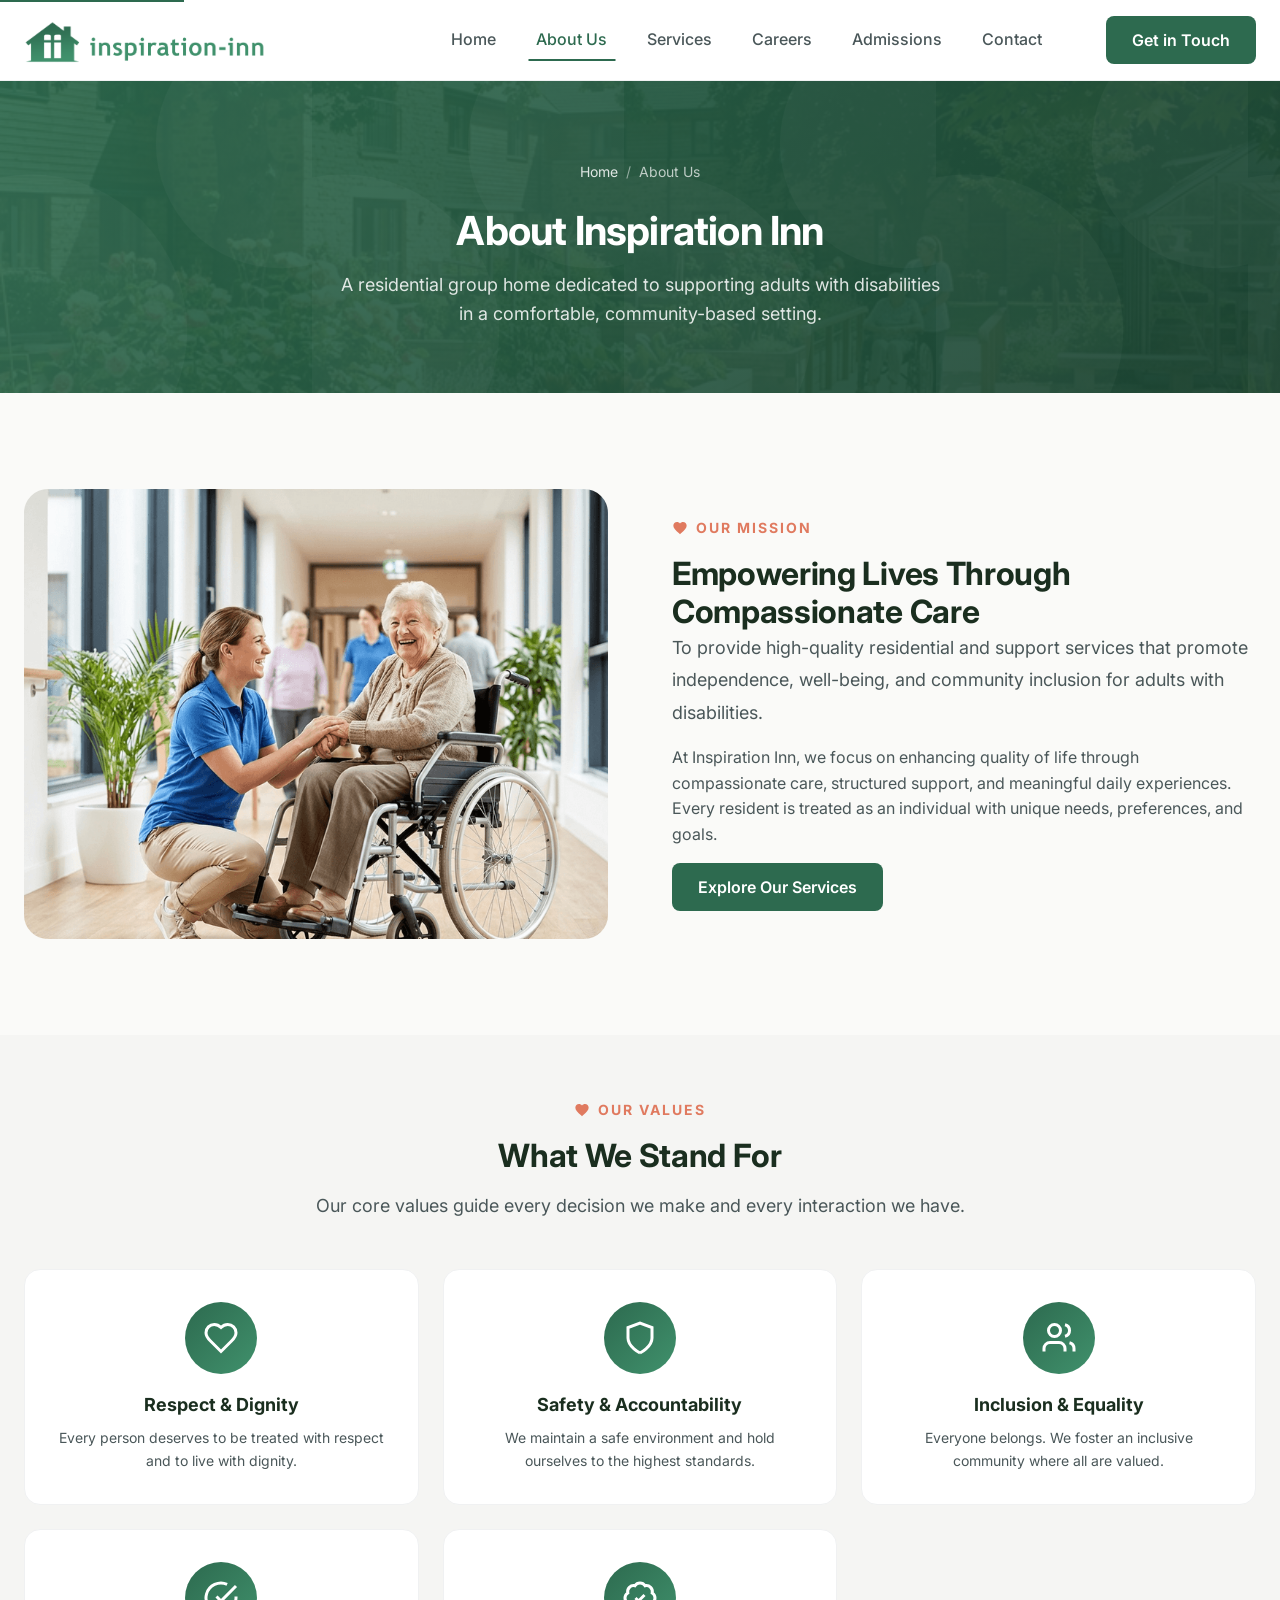
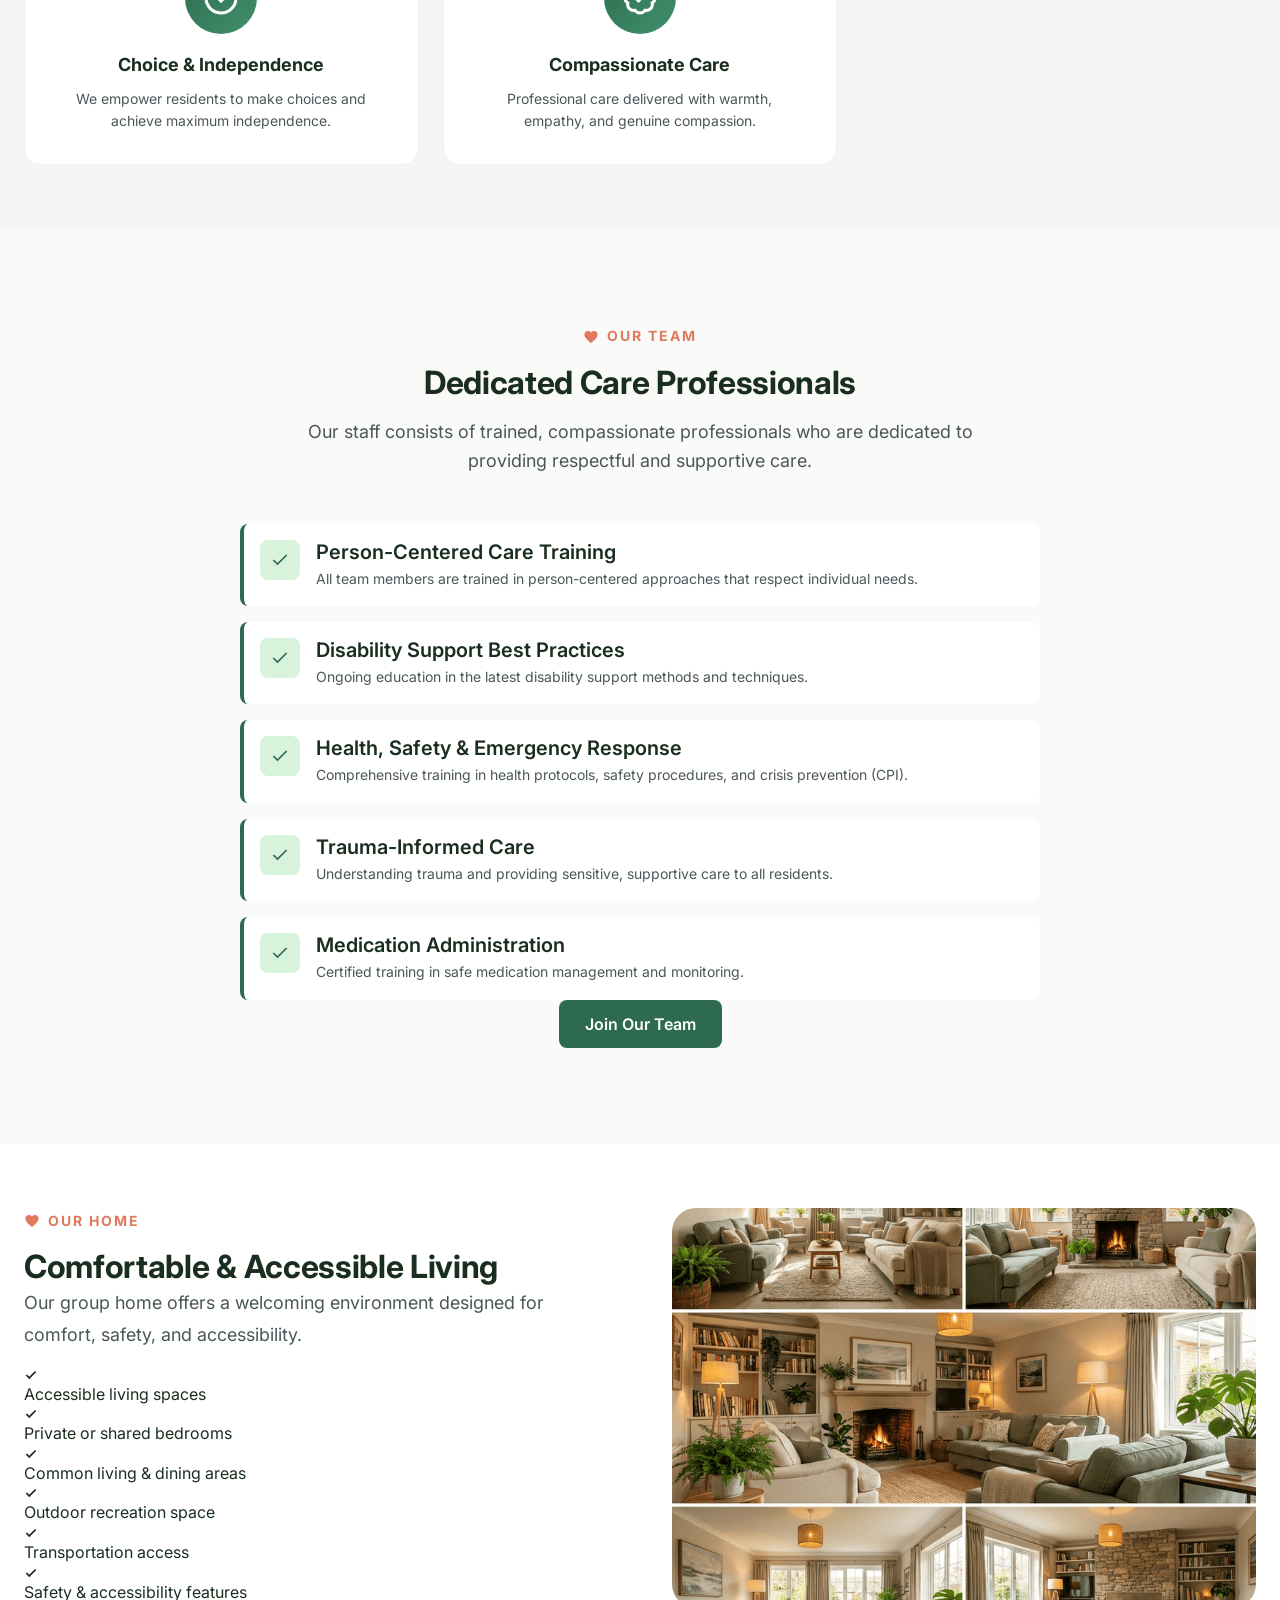
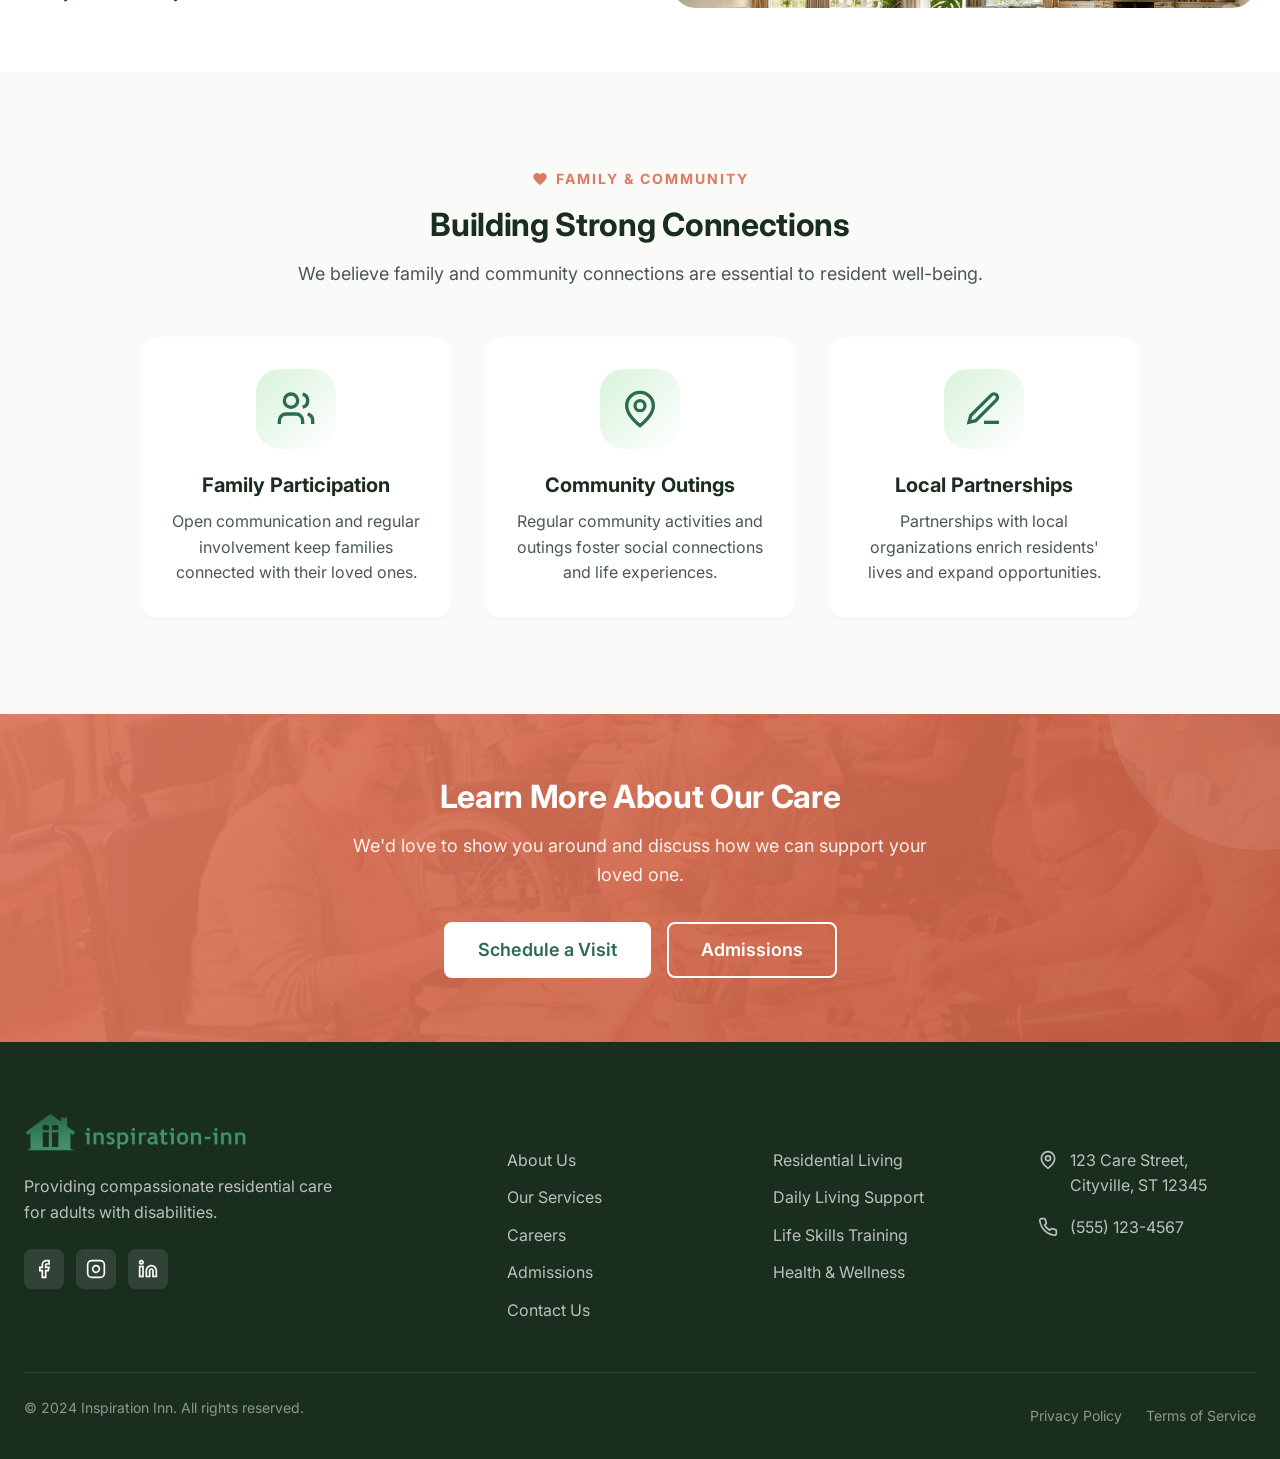
==== commit 6522c5f1: "logo  update" ====
--- a/about.html
+++ b/about.html
@@ -26,8 +26,7 @@
         <div class="container">
             <div class="header-inner">
                 <a href="index.html" class="logo">
-                    <span class="logo-icon">II</span>
-                    <span>Inspiration Inn</span>
+                    <img src="images/logo.png" alt="Inspiration Inn Logo" class="logo-image">
                 </a>
                 <nav class="nav" aria-label="Main navigation">
                     <ul class="nav-list">
@@ -427,8 +426,7 @@
             <div class="footer-grid">
                 <div class="footer-brand">
                     <a href="index.html" class="footer-logo">
-                        <span class="footer-logo-icon">II</span>
-                        <span>Inspiration Inn</span>
+                        <img src="images/logo.png" alt="Inspiration Inn Logo" class="footer-logo-image">
                     </a>
                     <p class="footer-text">Providing compassionate residential care for adults with disabilities.</p>
                     <div class="footer-social">
--- a/css/styles.css
+++ b/css/styles.css
@@ -585,17 +585,10 @@
   color: var(--color-primary);
 }
 
-.logo-icon {
-  width: 48px;
-  height: 48px;
-  background: linear-gradient(135deg, var(--color-primary), var(--color-primary-light));
-  border-radius: var(--radius-lg);
-  display: flex;
-  align-items: center;
-  justify-content: center;
-  color: var(--color-white);
-  font-weight: var(--font-weight-bold);
-  font-size: var(--font-size-lg);
+.logo-image {
+  max-height: 52px;
+  width: auto;
+  object-fit: contain;
 }
 
 .nav {
@@ -2090,14 +2083,10 @@
   margin-bottom: var(--space-5);
 }
 
-.footer-logo-icon {
-  width: 48px;
-  height: 48px;
-  background: linear-gradient(135deg, var(--color-primary), var(--color-primary-light));
-  border-radius: var(--radius-lg);
-  display: flex;
-  align-items: center;
-  justify-content: center;
+.footer-logo-image {
+  max-height: 48px;
+  width: auto;
+  object-fit: contain;
 }
 
 .footer-text {
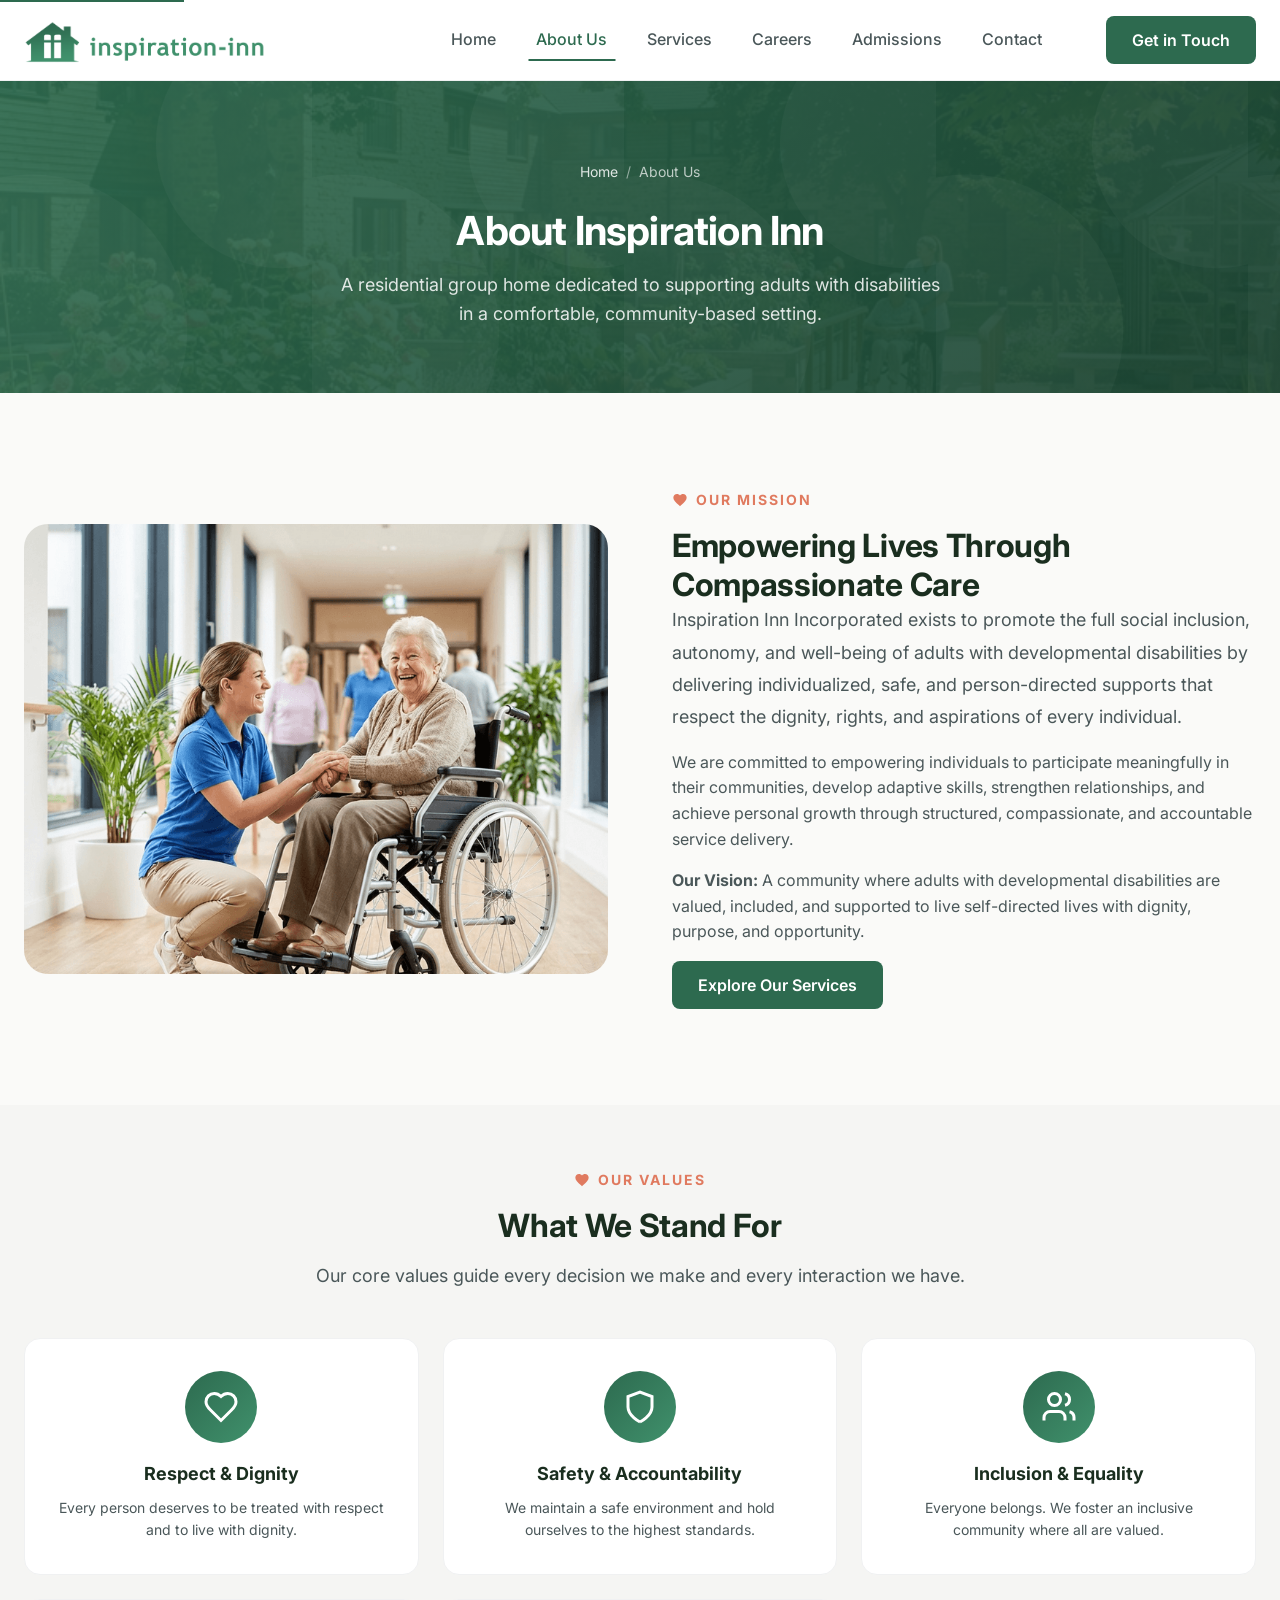
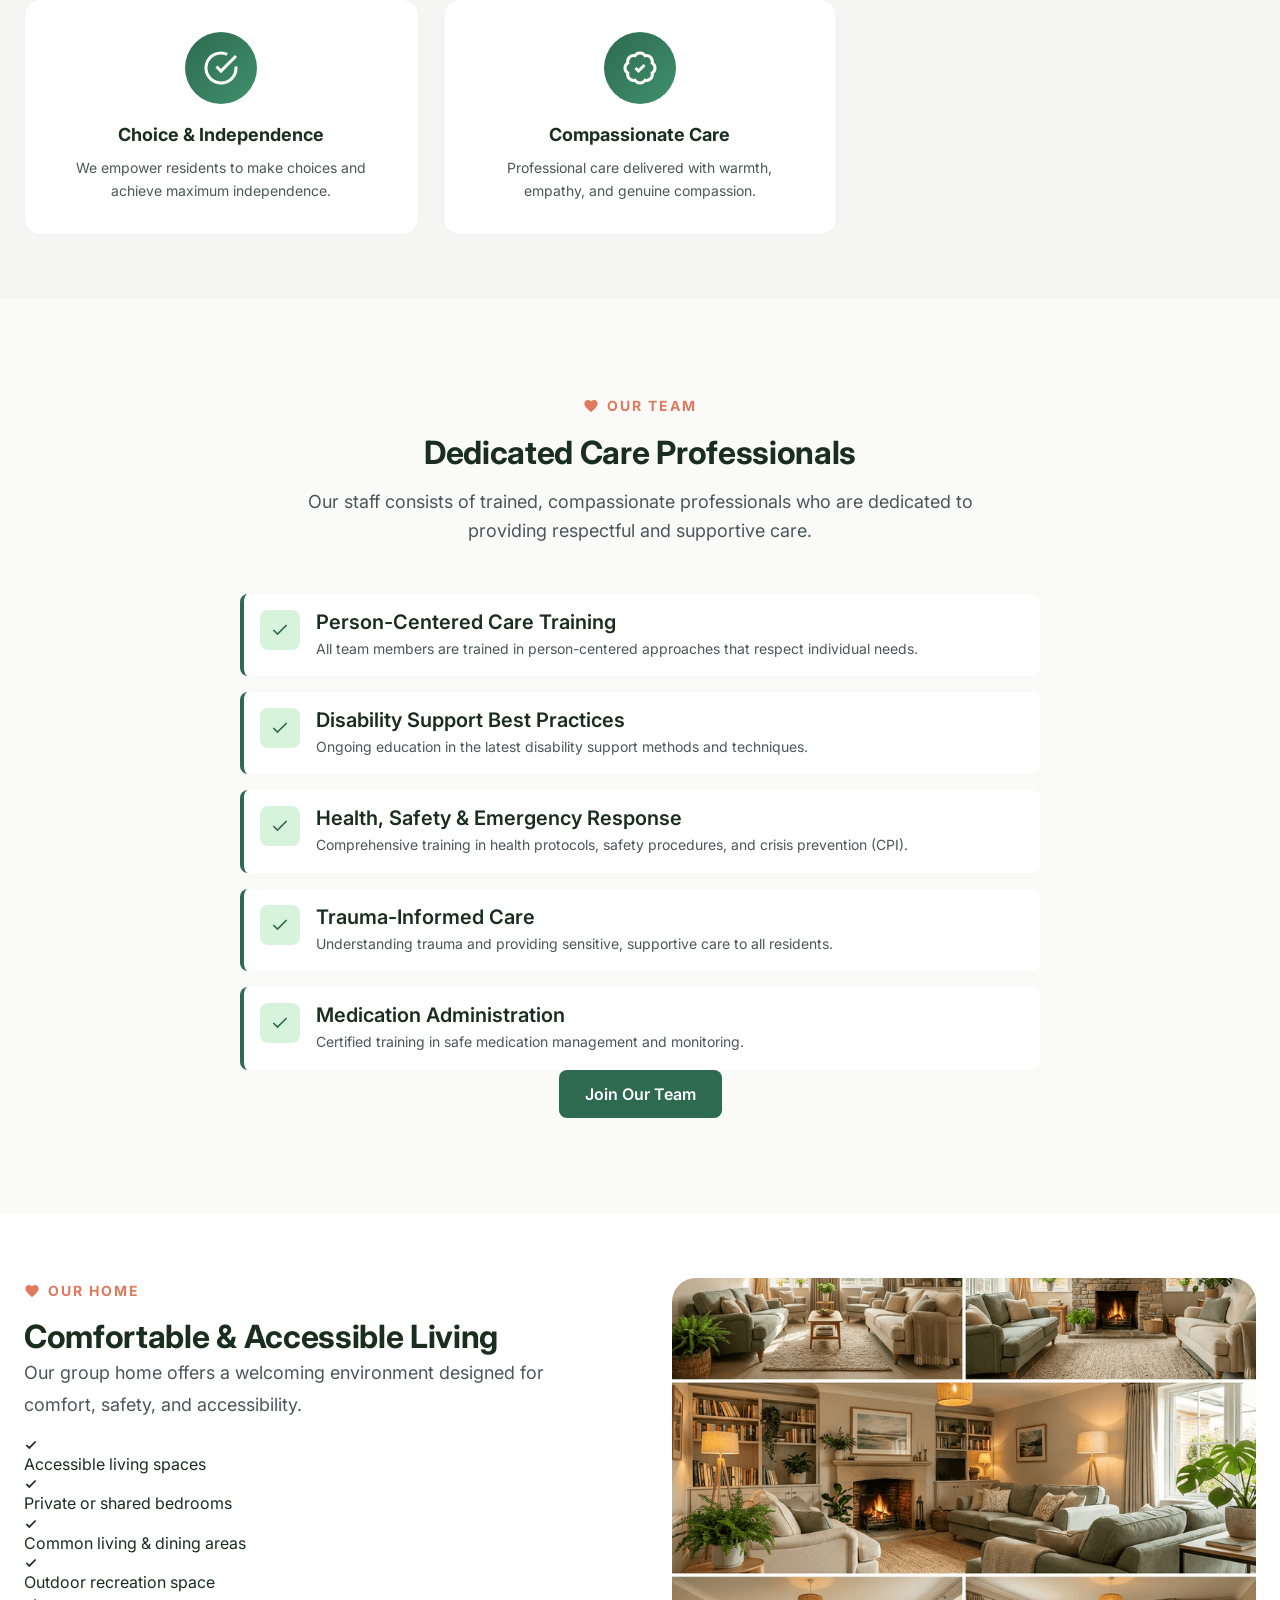
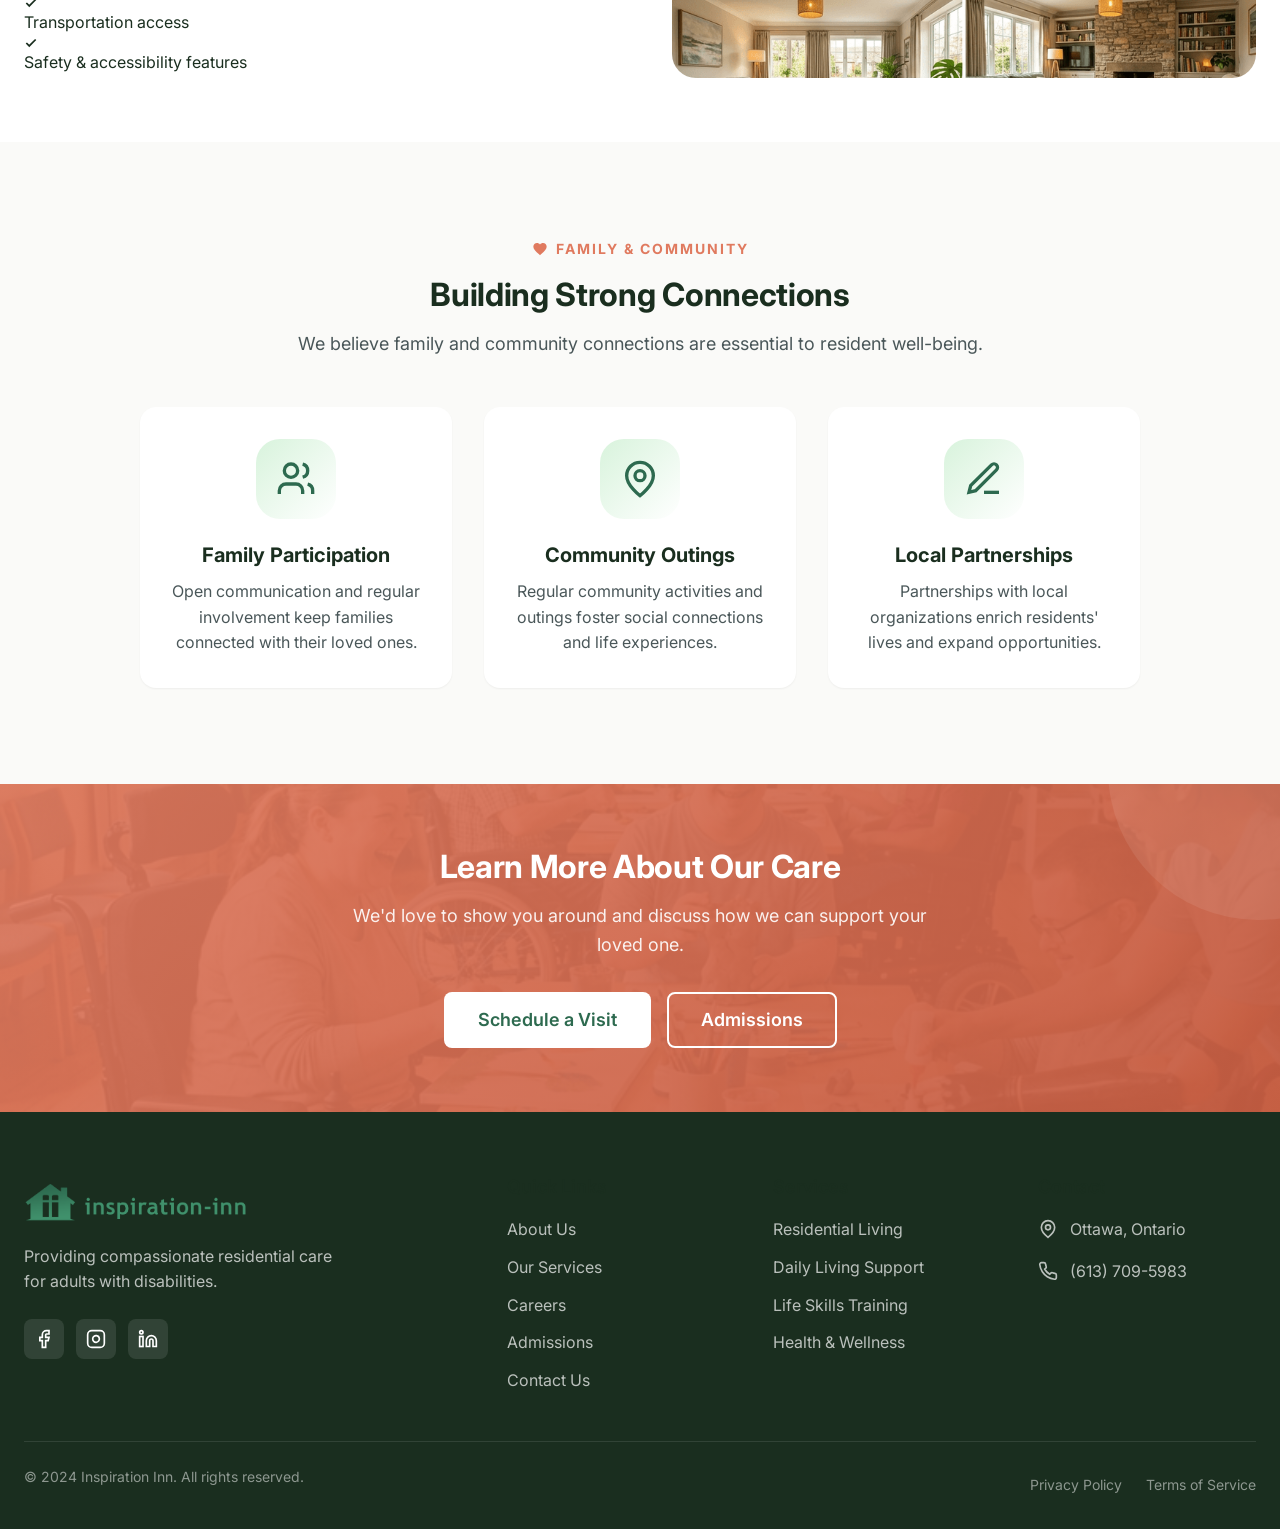
==== commit 41839fe7: "updates" ====
--- a/about.html
+++ b/about.html
@@ -82,13 +82,13 @@
                         </span>
                         <h2>Empowering Lives Through Compassionate Care</h2>
                         <p class="text-lead about-text">
-                            To provide high-quality residential and support services that promote independence,
-                            well-being, and community inclusion for adults with disabilities.
+                            Inspiration Inn Incorporated exists to promote the full social inclusion, autonomy, and well-being of adults with developmental disabilities by delivering individualized, safe, and person-directed supports that respect the dignity, rights, and aspirations of every individual.
                         </p>
                         <p class="about-text">
-                            At Inspiration Inn, we focus on enhancing quality of life through compassionate care,
-                            structured support, and meaningful daily experiences. Every resident is treated as an
-                            individual with unique needs, preferences, and goals.
+                            We are committed to empowering individuals to participate meaningfully in their communities, develop adaptive skills, strengthen relationships, and achieve personal growth through structured, compassionate, and accountable service delivery.
+                        </p>
+                        <p class="about-text">
+                            <strong>Our Vision:</strong> A community where adults with developmental disabilities are valued, included, and supported to live self-directed lives with dignity, purpose, and opportunity.
                         </p>
                         <div class="mt-8">
                             <a href="services.html" class="btn btn-primary">Explore Our Services</a>
@@ -476,7 +476,7 @@
                             <path d="M20 10c0 6-8 12-8 12s-8-6-8-12a8 8 0 0 1 16 0Z" />
                             <circle cx="12" cy="10" r="3" />
                         </svg>
-                        <span>123 Care Street, Cityville, ST 12345</span>
+                        <span>Ottawa, Ontario</span>
                     </div>
                     <div class="footer-contact-item">
                         <svg xmlns="http://www.w3.org/2000/svg" width="20" height="20" viewBox="0 0 24 24" fill="none"
@@ -484,7 +484,7 @@
                             <path
                                 d="M22 16.92v3a2 2 0 0 1-2.18 2 19.79 19.79 0 0 1-8.63-3.07 19.5 19.5 0 0 1-6-6 19.79 19.79 0 0 1-3.07-8.67A2 2 0 0 1 4.11 2h3a2 2 0 0 1 2 1.72 12.84 12.84 0 0 0 .7 2.81 2 2 0 0 1-.45 2.11L8.09 9.91a16 16 0 0 0 6 6l1.27-1.27a2 2 0 0 1 2.11-.45 12.84 12.84 0 0 0 2.81.7A2 2 0 0 1 22 16.92z" />
                         </svg>
-                        <span>(555) 123-4567</span>
+                        <span>(613) 709-5983</span>
                     </div>
                 </div>
             </div>
@@ -500,4 +500,4 @@
     <script src="js/main.js"></script>
 </body>
 
-</html>+</html>
--- a/css/styles.css
+++ b/css/styles.css
@@ -2187,6 +2187,131 @@
 }
 
 /* ============================================
+   WHY CHOOSE US SECTION
+   ============================================ */
+.why-choose-section {
+  padding: var(--space-20) 0;
+  background-color: var(--color-surface);
+  overflow: hidden;
+}
+
+.pictorial-wrapper {
+  display: grid;
+  gap: var(--space-12);
+}
+
+.pic-collage {
+  position: relative;
+  padding-right: var(--space-8);
+  padding-bottom: var(--space-8);
+}
+
+.pic-main-img-wrapper {
+  position: relative;
+  border-radius: 40px 0 40px 0;
+  overflow: hidden;
+  height: 500px;
+  box-shadow: var(--shadow-lg);
+}
+
+.pic-main-img {
+  width: 100%;
+  height: 100%;
+  object-fit: cover;
+}
+
+.pic-accent-img-wrapper {
+  position: absolute;
+  bottom: 0;
+  right: 0;
+  width: 45%;
+  height: 250px;
+  border-radius: 20px;
+  overflow: hidden;
+  border: 8px solid var(--color-surface);
+  box-shadow: var(--shadow-lg);
+  z-index: 2;
+}
+
+.pic-accent-img {
+  width: 100%;
+  height: 100%;
+  object-fit: cover;
+}
+
+.pic-badge {
+  position: absolute;
+  top: 10%;
+  left: -20px;
+  background-color: var(--color-secondary);
+  color: var(--color-white);
+  padding: var(--space-4) var(--space-6);
+  border-radius: var(--radius-lg);
+  display: inline-flex;
+  align-items: center;
+  gap: var(--space-3);
+  box-shadow: var(--shadow-md);
+  z-index: 3;
+  font-weight: var(--font-weight-bold);
+  line-height: 1.2;
+}
+
+.pic-badge svg {
+  width: 32px;
+  height: 32px;
+}
+
+.pic-content {
+  display: flex;
+  flex-direction: column;
+  justify-content: center;
+}
+
+.pic-header {
+  margin-bottom: var(--space-8);
+}
+
+.clean-list {
+  display: flex;
+  flex-direction: column;
+  gap: var(--space-6);
+}
+
+.clean-item {
+  display: flex;
+  align-items: flex-start;
+  gap: var(--space-4);
+}
+
+.clean-icon-box {
+  flex-shrink: 0;
+  width: 64px;
+  height: 64px;
+  border-radius: 50%;
+  background-color: var(--color-primary-50);
+  color: var(--color-primary);
+  display: flex;
+  align-items: center;
+  justify-content: center;
+}
+
+.clean-icon-box svg {
+  width: 28px;
+  height: 28px;
+}
+
+.clean-text h3 {
+  font-size: var(--font-size-lg);
+  margin-bottom: var(--space-1);
+  color: var(--color-text-primary);
+}
+
+.clean-text p {
+  color: var(--color-text-secondary);
+  margin: 0;
+}
+
+/* ============================================
    ANIMATIONS
    ============================================ */
 .fade-in {
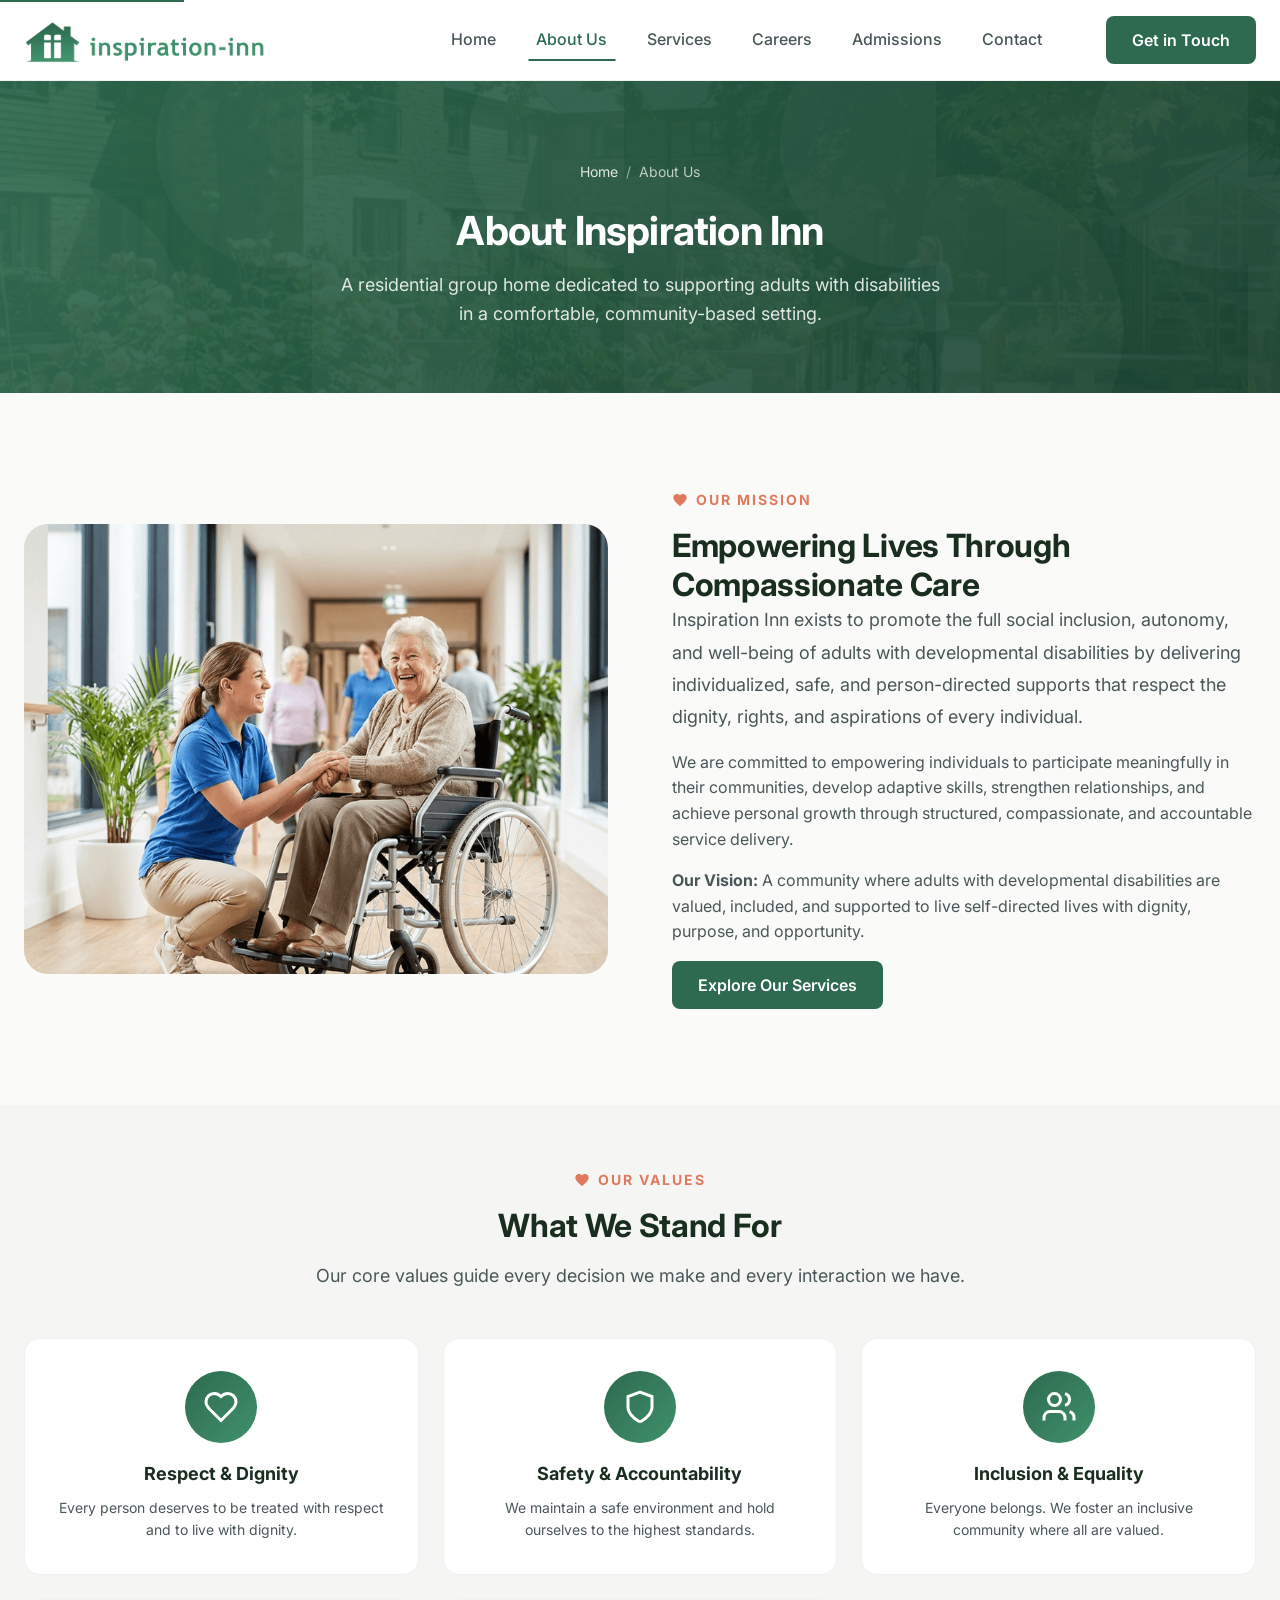
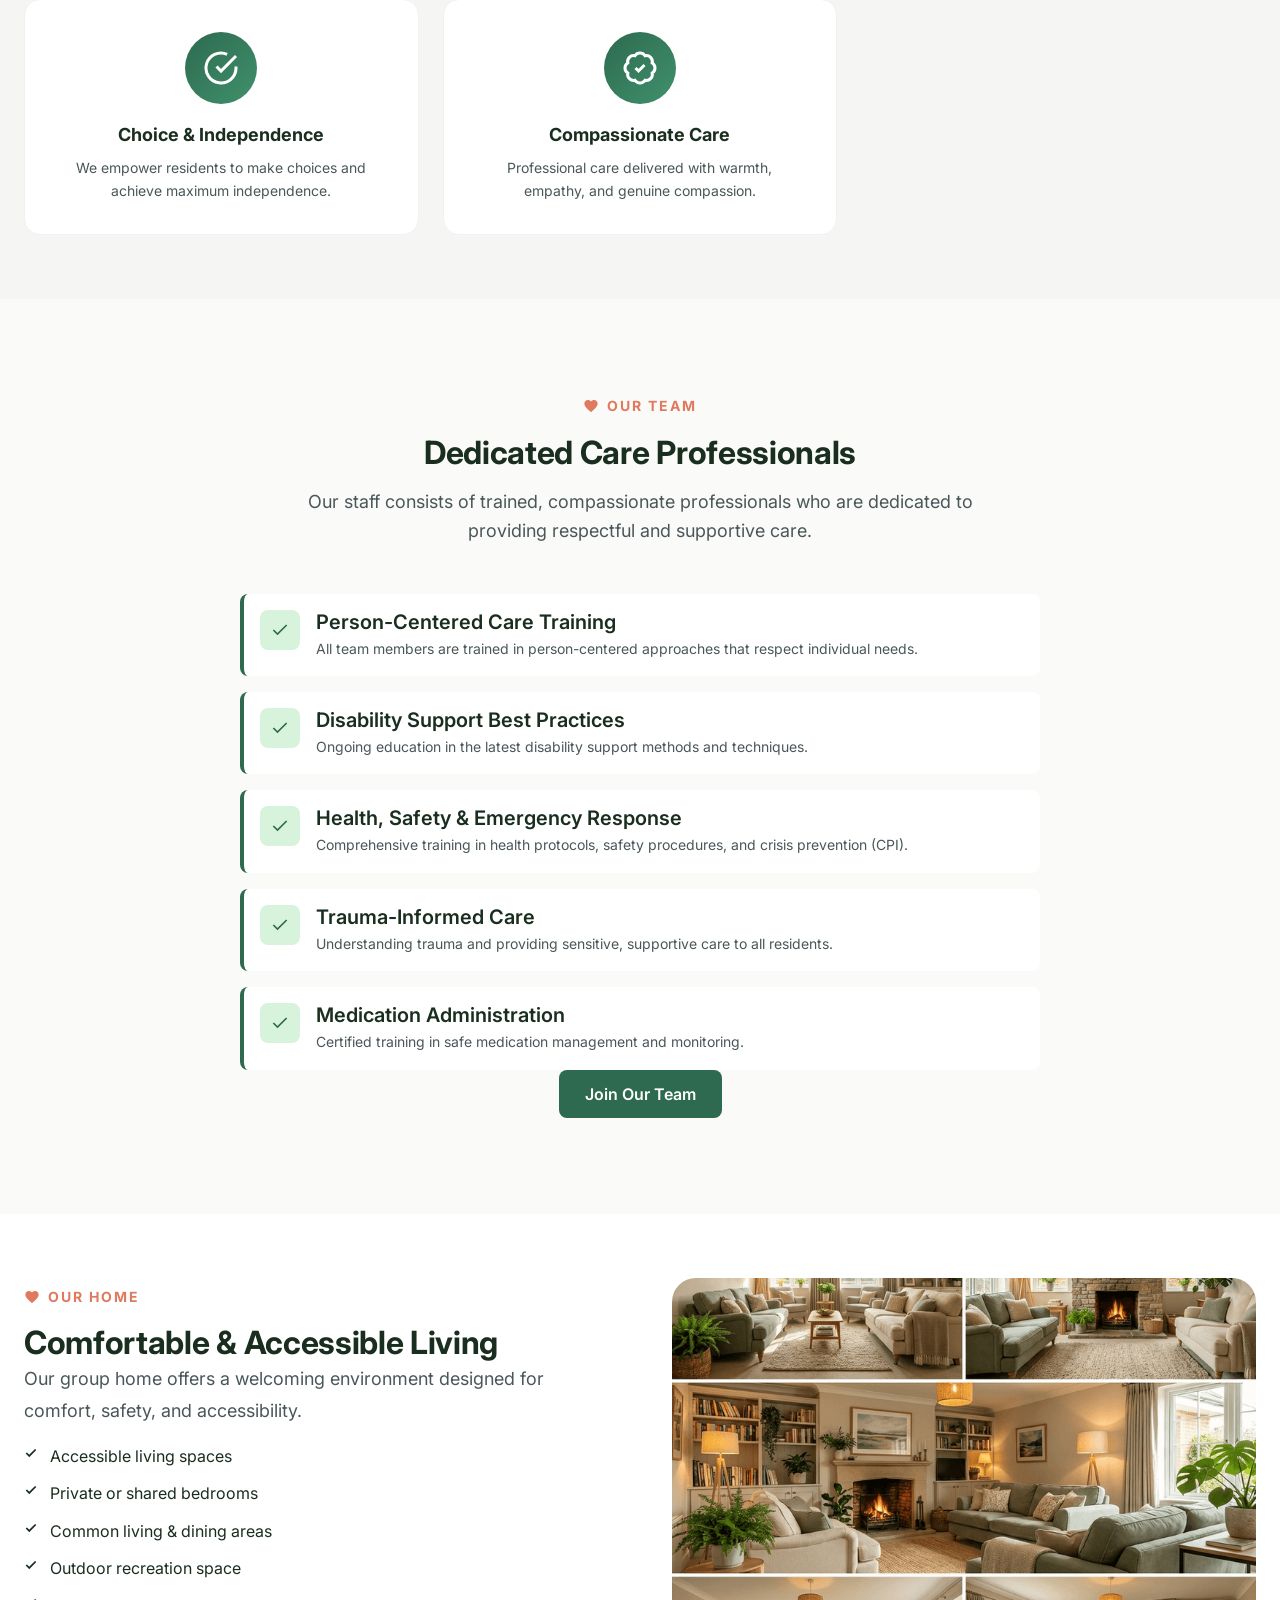
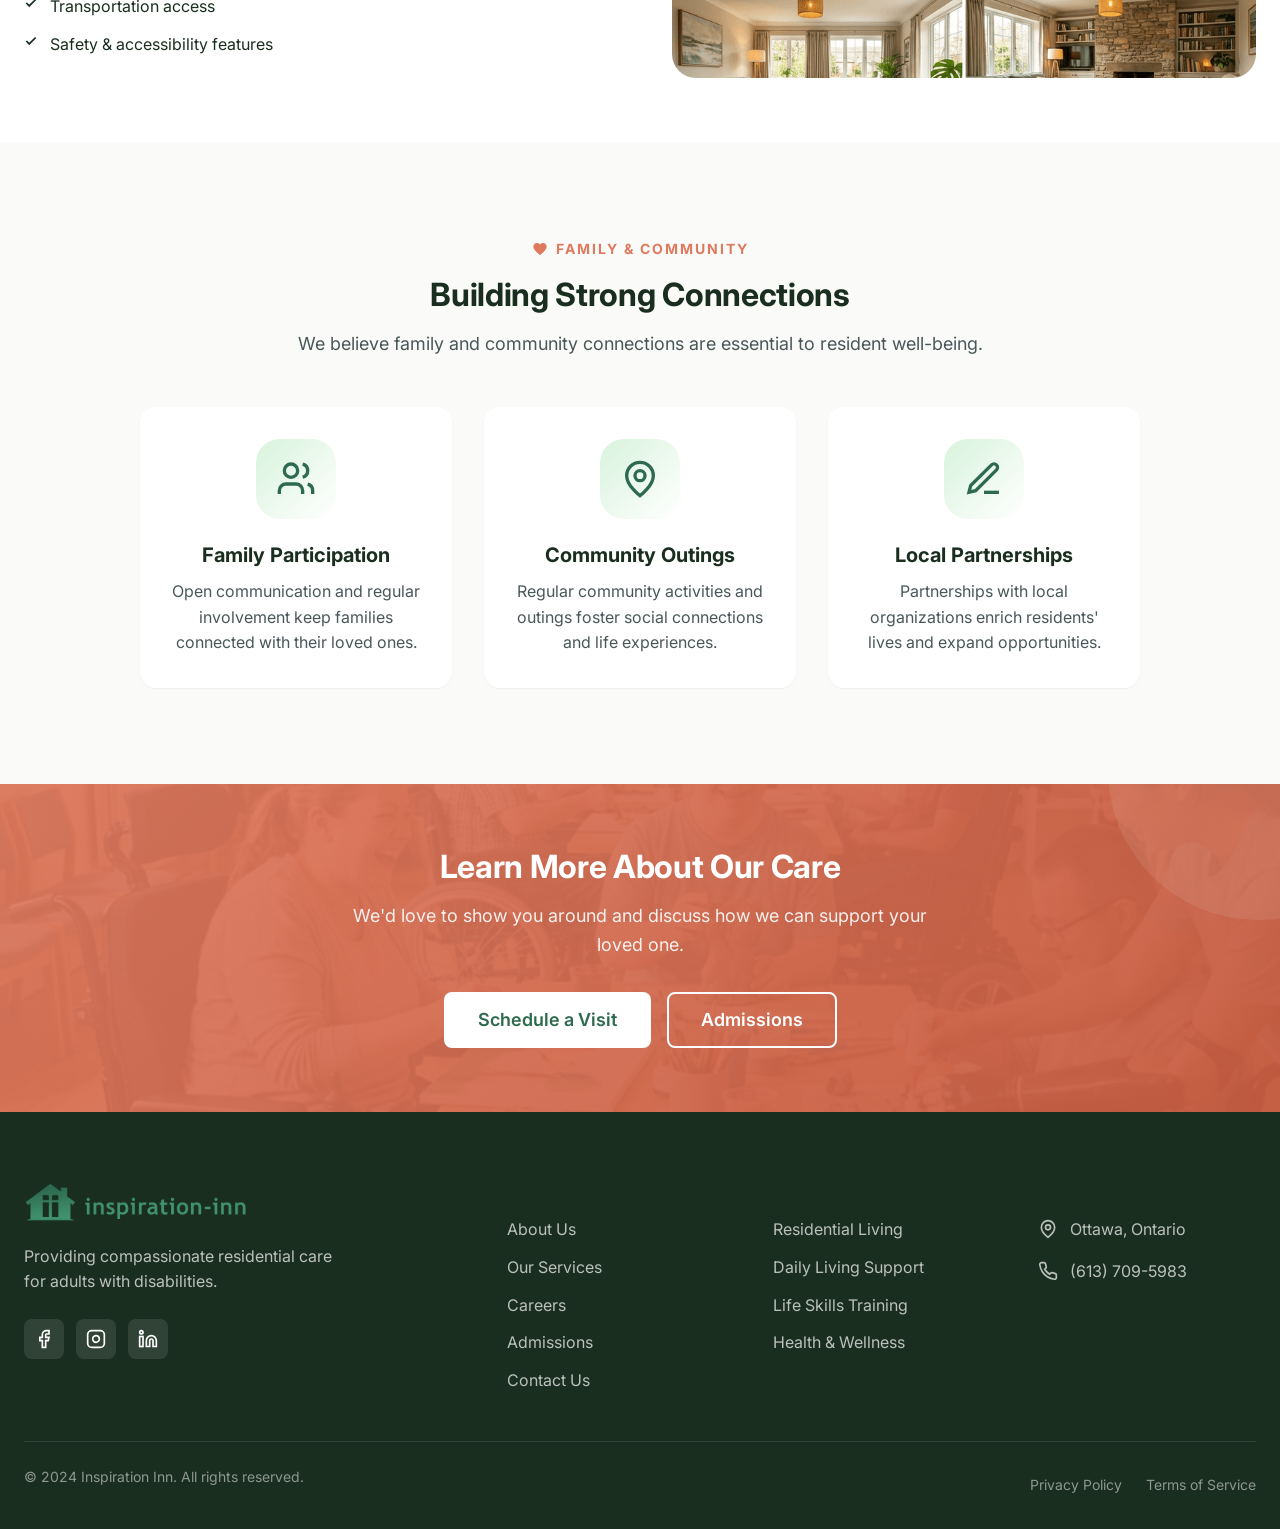
==== commit 6850d2a9: "updates" ====
--- a/about.html
+++ b/about.html
@@ -82,13 +82,20 @@
                         </span>
                         <h2>Empowering Lives Through Compassionate Care</h2>
                         <p class="text-lead about-text">
-                            Inspiration Inn Incorporated exists to promote the full social inclusion, autonomy, and well-being of adults with developmental disabilities by delivering individualized, safe, and person-directed supports that respect the dignity, rights, and aspirations of every individual.
+                            Inspiration Inn exists to promote the full social inclusion, autonomy, and well-being of
+                            adults with developmental disabilities by delivering individualized, safe, and
+                            person-directed supports that respect the dignity, rights, and aspirations of every
+                            individual.
                         </p>
                         <p class="about-text">
-                            We are committed to empowering individuals to participate meaningfully in their communities, develop adaptive skills, strengthen relationships, and achieve personal growth through structured, compassionate, and accountable service delivery.
+                            We are committed to empowering individuals to participate meaningfully in their communities,
+                            develop adaptive skills, strengthen relationships, and achieve personal growth through
+                            structured, compassionate, and accountable service delivery.
                         </p>
                         <p class="about-text">
-                            <strong>Our Vision:</strong> A community where adults with developmental disabilities are valued, included, and supported to live self-directed lives with dignity, purpose, and opportunity.
+                            <strong>Our Vision:</strong> A community where adults with developmental disabilities are
+                            valued, included, and supported to live self-directed lives with dignity, purpose, and
+                            opportunity.
                         </p>
                         <div class="mt-8">
                             <a href="services.html" class="btn btn-primary">Explore Our Services</a>
@@ -500,4 +507,4 @@
     <script src="js/main.js"></script>
 </body>
 
-</html>
+</html>
--- a/css/styles.css
+++ b/css/styles.css
@@ -1,2949 +1,2965 @@
-/*
- * ============================================
- * INSPIRATION INN - Main Stylesheet
- * A warm, accessible design for residential care
- * ============================================
- */
-
-/* ============================================
-   CSS CUSTOM PROPERTIES (Design Tokens)
-   ============================================ */
-:root {
-  /* Colors - Primary Palette */
-  --color-primary: #2D6A4F;
-  --color-primary-light: #40916C;
-  --color-primary-dark: #1B4332;
-  --color-primary-50: #d8f3dc;
-
-  /* Colors - Secondary/Accent */
-  --color-secondary: #E07A5F;
-  --color-secondary-light: #E8998D;
-  --color-secondary-dark: #C65D42;
-
-  /* Colors - Accent */
-  --color-accent: #D4A574;
-  --color-accent-light: #E6C9A8;
-
-  /* Colors - Neutrals */
-  --color-white: #FFFFFF;
-  --color-background: #FAFAF8;
-  --color-surface: #FFFFFF;
-  --color-surface-alt: #F5F5F3;
-  --color-border: #E5E7E9;
-  --color-border-light: #F0F1F2;
-
-  /* Colors - Text */
-  --color-text-primary: #1A2E1F;
-  --color-text-secondary: #4A5759;
-  --color-text-muted: #6B7B7E;
-  --color-text-light: #8A9496;
-  --color-text-inverse: #FFFFFF;
-
-  /* Colors - Grays */
-  --color-gray-100: #f3f4f6;
-  --color-gray-200: #e5e7eb;
-
-  /* Typography */
-  --font-family: 'Inter', -apple-system, BlinkMacSystemFont, 'Segoe UI', Roboto, sans-serif;
-  --font-size-xs: 0.75rem;
-  --font-size-sm: 0.875rem;
-  --font-size-base: 1rem;
-  --font-size-lg: 1.125rem;
-  --font-size-xl: 1.25rem;
-  --font-size-2xl: 1.5rem;
-  --font-size-3xl: 2rem;
-  --font-size-4xl: 2.5rem;
-  --font-size-5xl: 3.5rem;
-
-  --font-weight-normal: 400;
-  --font-weight-medium: 500;
-  --font-weight-semibold: 600;
-  --font-weight-bold: 700;
-
-  --line-height-tight: 1.2;
-  --line-height-normal: 1.6;
-  --line-height-relaxed: 1.8;
-
-  /* Spacing */
-  --space-1: 0.25rem;
-  --space-2: 0.5rem;
-  --space-3: 0.75rem;
-  --space-4: 1rem;
-  --space-5: 1.25rem;
-  --space-6: 1.5rem;
-  --space-8: 2rem;
-  --space-10: 2.5rem;
-  --space-12: 3rem;
-  --space-16: 4rem;
-  --space-20: 5rem;
-  --space-24: 6rem;
-
-  /* Layout */
-  --container-max: 1280px;
-  --container-narrow: 960px;
-  --container-text: 720px;
-
-  /* Border Radius */
-  --radius-sm: 0.25rem;
-  --radius-md: 0.5rem;
-  --radius-lg: 1rem;
-  --radius-xl: 1.5rem;
-  --radius-full: 9999px;
-
-  /* Shadows */
-  --shadow-sm: 0 1px 2px rgba(0, 0, 0, 0.05);
-  --shadow-md: 0 4px 6px -1px rgba(0, 0, 0, 0.07), 0 2px 4px -1px rgba(0, 0, 0, 0.04);
-  --shadow-lg: 0 10px 15px -3px rgba(0, 0, 0, 0.08), 0 4px 6px -2px rgba(0, 0, 0, 0.04);
-  --shadow-xl: 0 20px 25px -5px rgba(0, 0, 0, 0.1), 0 10px 10px -5px rgba(0, 0, 0, 0.04);
-
-  /* Transitions */
-  --transition-fast: 150ms ease;
-  --transition-normal: 250ms ease;
-  --transition-slow: 350ms ease;
-
-  /* Z-index */
-  --z-dropdown: 100;
-  --z-sticky: 200;
-  --z-fixed: 300;
-  --z-modal-backdrop: 400;
-  --z-modal: 500;
-}
-
-/* ============================================
-   CSS RESET & BASE STYLES
-   ============================================ */
-*,
-*::before,
-*::after {
-  box-sizing: border-box;
-  margin: 0;
-  padding: 0;
-}
-
-html {
-  scroll-behavior: smooth;
-  font-size: 16px;
-  -webkit-text-size-adjust: 100%;
-}
-
-body {
-  font-family: var(--font-family);
-  font-size: var(--font-size-base);
-  line-height: var(--line-height-normal);
-  color: var(--color-text-primary);
-  background-color: var(--color-background);
-  -webkit-font-smoothing: antialiased;
-  -moz-osx-font-smoothing: grayscale;
-}
-
-/* Skip to content link for accessibility */
-.skip-link {
-  position: absolute;
-  top: -40px;
-  left: 0;
-  background: var(--color-primary);
-  color: var(--color-text-inverse);
-  padding: var(--space-2) var(--space-4);
-  z-index: var(--z-modal);
-  transition: top var(--transition-fast);
-}
-
-.skip-link:focus {
-  top: 0;
-}
-
-img,
-picture,
-video,
-canvas,
-svg {
-  display: block;
-  max-width: 100%;
-  height: auto;
-}
-
-input,
-button,
-textarea,
-select {
-  font: inherit;
-  color: inherit;
-}
-
-/* ============================================
-   PRELOADER
-   ============================================ */
-.preloader {
-  position: fixed;
-  top: 0;
-  left: 0;
-  width: 100%;
-  height: 100%;
-  background-color: var(--color-background);
-  z-index: 9999;
-  display: flex;
-  justify-content: center;
-  align-items: center;
-  transition: opacity 0.5s ease-out, visibility 0.5s ease-out;
-}
-
-.preloader.fade-out {
-  opacity: 0;
-  visibility: hidden;
-}
-
-.spinner {
-  width: 50px;
-  height: 50px;
-  border: 4px solid var(--color-primary-50);
-  border-top: 4px solid var(--color-primary);
-  border-radius: 50%;
-  animation: spin 1s linear infinite;
-}
-
-@keyframes spin {
-  0% {
-    transform: rotate(0deg);
-  }
-
-  100% {
-    transform: rotate(360deg);
-  }
-}
-
-/* ============================================
-   LAZY LOADING
-   ============================================ */
-img[loading="lazy"] {
-  opacity: 0;
-  transition: opacity 0.5s ease-in-out;
-}
-
-img.lazy-loaded {
-  opacity: 1;
-}
-
-button {
-  cursor: pointer;
-  border: none;
-  background: none;
-}
-
-a {
-  color: inherit;
-  text-decoration: none;
-}
-
-ul,
-ol {
-  list-style: none;
-}
-
-/* ============================================
-   TYPOGRAPHY
-   ============================================ */
-h1,
-h2,
-h3,
-h4,
-h5,
-h6 {
-  font-weight: var(--font-weight-bold);
-  line-height: var(--line-height-tight);
-  color: var(--color-text-primary);
-}
-
-h1 {
-  font-size: var(--font-size-4xl);
-  letter-spacing: -0.02em;
-}
-
-h2 {
-  font-size: var(--font-size-3xl);
-  letter-spacing: -0.01em;
-}
-
-h3 {
-  font-size: var(--font-size-2xl);
-}
-
-h4 {
-  font-size: var(--font-size-xl);
-}
-
-h5 {
-  font-size: var(--font-size-lg);
-}
-
-h6 {
-  font-size: var(--font-size-base);
-}
-
-p {
-  margin-bottom: var(--space-4);
-  color: var(--color-text-secondary);
-}
-
-p:last-child {
-  margin-bottom: 0;
-}
-
-.text-lead {
-  font-size: var(--font-size-lg);
-  line-height: var(--line-height-relaxed);
-  color: var(--color-text-secondary);
-}
-
-.text-small {
-  font-size: var(--font-size-sm);
-}
-
-.text-muted {
-  color: var(--color-text-muted);
-}
-
-.text-center {
-  text-align: center;
-}
-
-/* ============================================
-   LAYOUT UTILITIES
-   ============================================ */
-.container {
-  width: 100%;
-  max-width: var(--container-max);
-  margin: 0 auto;
-  padding: 0 var(--space-6);
-}
-
-.container-narrow {
-  max-width: var(--container-narrow);
-}
-
-.container-text {
-  max-width: var(--container-text);
-}
-
-.section {
-  padding: var(--space-16) 0;
-}
-
-.section-lg {
-  padding: var(--space-24) 0;
-}
-
-.section-sm {
-  padding: var(--space-10) 0;
-}
-
-/* Flexbox utilities */
-.flex {
-  display: flex;
-}
-
-.flex-col {
-  flex-direction: column;
-}
-
-.items-center {
-  align-items: center;
-}
-
-.items-start {
-  align-items: flex-start;
-}
-
-.justify-between {
-  justify-content: space-between;
-}
-
-.justify-center {
-  justify-content: center;
-}
-
-.gap-2 {
-  gap: var(--space-2);
-}
-
-.gap-3 {
-  gap: var(--space-3);
-}
-
-.gap-4 {
-  gap: var(--space-4);
-}
-
-.gap-6 {
-  gap: var(--space-6);
-}
-
-.gap-8 {
-  gap: var(--space-8);
-}
-
-/* Grid utilities */
-.grid {
-  display: grid;
-  gap: var(--space-6);
-}
-
-.grid-2 {
-  grid-template-columns: repeat(2, 1fr);
-}
-
-.grid-3 {
-  grid-template-columns: repeat(3, 1fr);
-}
-
-.grid-4 {
-  grid-template-columns: repeat(4, 1fr);
-}
-
-/* ============================================
-   BUTTONS
-   ============================================ */
-.btn {
-  display: inline-flex;
-  align-items: center;
-  justify-content: center;
-  gap: var(--space-2);
-  padding: var(--space-3) var(--space-6);
-  font-size: var(--font-size-base);
-  font-weight: var(--font-weight-semibold);
-  line-height: 1;
-  border-radius: var(--radius-md);
-  transition: all var(--transition-normal);
-  text-decoration: none;
-  border: 2px solid transparent;
-  min-height: 48px;
-}
-
-.btn:focus-visible {
-  outline: 3px solid var(--color-primary-light);
-  outline-offset: 2px;
-}
-
-.btn-primary {
-  background-color: var(--color-primary);
-  color: var(--color-text-inverse);
-}
-
-.btn-primary:hover {
-  background-color: var(--color-primary-dark);
-  transform: translateY(-2px);
-  box-shadow: var(--shadow-md);
-}
-
-.btn-secondary {
-  background-color: var(--color-secondary);
-  color: var(--color-text-inverse);
-}
-
-.btn-secondary:hover {
-  background-color: var(--color-secondary-dark);
-  transform: translateY(-2px);
-  box-shadow: var(--shadow-md);
-}
-
-.btn-outline {
-  background-color: transparent;
-  border-color: var(--color-primary);
-  color: var(--color-primary);
-}
-
-.btn-outline:hover {
-  background-color: var(--color-primary);
-  color: var(--color-text-inverse);
-}
-
-.btn-white {
-  background-color: var(--color-white);
-  color: var(--color-primary);
-}
-
-.btn-white:hover {
-  background-color: var(--color-primary-50);
-  transform: translateY(-2px);
-}
-
-.btn-lg {
-  padding: var(--space-4) var(--space-8);
-  font-size: var(--font-size-lg);
-  min-height: 56px;
-}
-
-.btn-sm {
-  padding: var(--space-2) var(--space-4);
-  font-size: var(--font-size-sm);
-  min-height: 40px;
-}
-
-.btn-icon {
-  width: 48px;
-  height: 48px;
-  padding: 0;
-  border-radius: var(--radius-full);
-}
-
-/* ============================================
-   CARDS
-   ============================================ */
-.card {
-  background: var(--color-surface);
-  border-radius: var(--radius-lg);
-  padding: var(--space-6);
-  box-shadow: var(--shadow-sm);
-  transition: all var(--transition-normal);
-}
-
-.card:hover {
-  box-shadow: var(--shadow-lg);
-  transform: translateY(-4px);
-}
-
-.card-flat {
-  box-shadow: none;
-  border: 1px solid var(--color-border);
-}
-
-.card-flat:hover {
-  box-shadow: var(--shadow-md);
-  border-color: var(--color-primary-light);
-}
-
-.card-icon {
-  width: 64px;
-  height: 64px;
-  display: flex;
-  align-items: center;
-  justify-content: center;
-  background: var(--color-primary-50);
-  border-radius: var(--radius-lg);
-  margin-bottom: var(--space-4);
-  color: var(--color-primary);
-}
-
-.card-icon svg {
-  width: 32px;
-  height: 32px;
-}
-
-.card-title {
-  font-size: var(--font-size-xl);
-  font-weight: var(--font-weight-semibold);
-  margin-bottom: var(--space-3);
-  color: var(--color-text-primary);
-}
-
-.card-text {
-  color: var(--color-text-secondary);
-  margin-bottom: var(--space-4);
-}
-
-.card-link {
-  display: inline-flex;
-  align-items: center;
-  gap: var(--space-2);
-  color: var(--color-primary);
-  font-weight: var(--font-weight-medium);
-  transition: gap var(--transition-fast);
-}
-
-.card-link:hover {
-  gap: var(--space-3);
-}
-
-/* ============================================
-   HEADER & NAVIGATION
-   ============================================ */
-.header {
-  position: sticky;
-  top: 0;
-  z-index: var(--z-sticky);
-  background: var(--color-white);
-  border-bottom: 1px solid var(--color-border-light);
-  transition: box-shadow var(--transition-normal);
-}
-
-.header.scrolled {
-  box-shadow: var(--shadow-md);
-}
-
-.header-inner {
-  display: flex;
-  align-items: center;
-  justify-content: space-between;
-  height: 80px;
-}
-
-.logo {
-  display: flex;
-  align-items: center;
-  gap: var(--space-3);
-  font-size: var(--font-size-xl);
-  font-weight: var(--font-weight-bold);
-  color: var(--color-primary);
-}
-
-.logo-image {
-  max-height: 52px;
-  width: auto;
-  object-fit: contain;
-}
-
-.nav {
-  display: flex;
-  align-items: center;
-  gap: var(--space-8);
-}
-
-.nav-list {
-  display: flex;
-  align-items: center;
-  gap: var(--space-2);
-}
-
-.nav-link {
-  display: block;
-  padding: var(--space-2) var(--space-4);
-  font-weight: var(--font-weight-medium);
-  color: var(--color-text-secondary);
-  border-radius: var(--radius-md);
-  transition: all var(--transition-fast);
-  position: relative;
-}
-
-.nav-link:hover,
-.nav-link.active {
-  color: var(--color-primary);
-  background: transparent;
-}
-
-.nav-link::after {
-  content: '';
-  position: absolute;
-  bottom: 0;
-  left: 50%;
-  width: 0;
-  height: 2px;
-  background: var(--color-primary);
-  transition: all var(--transition-fast);
-  transform: translateX(-50%);
-}
-
-.nav-link:hover::after,
-.nav-link.active::after {
-  width: calc(100% - var(--space-4));
-}
-
-.nav-cta {
-  margin-left: var(--space-4);
-}
-
-/* Mobile Navigation */
-.nav-toggle {
-  display: none;
-  flex-direction: column;
-  gap: 5px;
-  padding: var(--space-2);
-  z-index: calc(var(--z-fixed) + 1);
-}
-
-.nav-toggle span {
-  display: block;
-  width: 24px;
-  height: 2px;
-  background: var(--color-text-primary);
-  border-radius: 2px;
-  transition: all var(--transition-fast);
-}
-
-.nav-toggle.active span:nth-child(1) {
-  transform: rotate(45deg) translate(5px, 5px);
-}
-
-.nav-toggle.active span:nth-child(2) {
-  opacity: 0;
-}
-
-.nav-toggle.active span:nth-child(3) {
-  transform: rotate(-45deg) translate(5px, -5px);
-}
-
-/* ============================================
-   HERO SECTION
-   ============================================ */
-.hero {
-  position: relative;
-  min-height: 90vh;
-  display: flex;
-  align-items: center;
-  background: url('../images/admision-pro2.jpg') center center / cover no-repeat;
-  overflow: hidden;
-}
-
-/* Left gradient overlay */
-.hero::before {
-  content: '';
-  position: absolute;
-  top: 0;
-  left: 0;
-  width: 65%;
-  height: 100%;
-  background: linear-gradient(90deg,
-      rgba(45, 106, 79, 0.95) 0%,
-      rgba(45, 106, 79, 0.9) 50%,
-      rgba(45, 106, 79, 0.8) 80%,
-      rgba(45, 106, 79, 0) 100%);
-  pointer-events: none;
-  z-index: 1;
-}
-
-/* Pattern overlay for texture */
-.hero::after {
-  content: '';
-  position: absolute;
-  top: 0;
-  left: 0;
-  width: 100%;
-  height: 100%;
-  background: url('data:image/svg+xml,<svg xmlns="http://www.w3.org/2000/svg" viewBox="0 0 100 100"><circle cx="20" cy="20" r="2" fill="white" opacity="0.03"/><circle cx="80" cy="40" r="3" fill="white" opacity="0.02"/><circle cx="40" cy="70" r="2" fill="white" opacity="0.03"/></svg>') repeat;
-  background-size: 200px 200px;
-  pointer-events: none;
-  z-index: 2;
-}
-
-.hero-inner {
-  display: flex;
-  align-items: center;
-  position: relative;
-  z-index: 3;
-  min-height: inherit;
-  padding: var(--space-16) 0;
-}
-
-.hero-content {
-  max-width: 650px;
-}
-
-.hero-badge {
-  display: inline-flex;
-  align-items: center;
-  gap: var(--space-2);
-  padding: var(--space-2) var(--space-4);
-  background: rgba(255, 255, 255, 0.15);
-  border: 1px solid rgba(255, 255, 255, 0.3);
-  border-radius: var(--radius-full);
-  font-size: var(--font-size-sm);
-  font-weight: var(--font-weight-medium);
-  color: var(--color-white);
-  margin-bottom: var(--space-6);
-  backdrop-filter: blur(8px);
-}
-
-.hero-badge-dot {
-  width: 8px;
-  height: 8px;
-  background: var(--color-secondary);
-  border-radius: var(--radius-full);
-  animation: pulse 2s infinite;
-}
-
-@keyframes pulse {
-
-  0%,
-  100% {
-    transform: scale(1);
-    opacity: 1;
-  }
-
-  50% {
-    transform: scale(1.2);
-    opacity: 0.7;
-  }
-}
-
-.hero-title {
-  font-size: var(--font-size-5xl);
-  margin-bottom: var(--space-6);
-  color: var(--color-white);
-  line-height: 1.1;
-}
-
-.hero-title span {
-  color: var(--color-accent-light);
-}
-
-.hero-text {
-  font-size: var(--font-size-lg);
-  color: rgba(255, 255, 255, 0.9);
-  margin-bottom: var(--space-8);
-  line-height: var(--line-height-relaxed);
-}
-
-.hero-actions {
-  display: flex;
-  gap: var(--space-4);
-  flex-wrap: wrap;
-}
-
-.hero-actions .btn-primary {
-  background: var(--color-white);
-  color: var(--color-primary);
-}
-
-.hero-actions .btn-primary:hover {
-  background: var(--color-primary-50);
-  transform: translateY(-2px);
-}
-
-.hero-actions .btn-outline {
-  border-color: var(--color-white);
-  color: var(--color-white);
-}
-
-.hero-actions .btn-outline:hover {
-  background: rgba(255, 255, 255, 0.15);
-  color: var(--color-white);
-}
-
-.hero-image {
-  position: relative;
-}
-
-.hero-image-main {
-  border-radius: var(--radius-xl);
-  box-shadow: var(--shadow-xl);
-  width: 100%;
-  height: 500px;
-  object-fit: cover;
-  object-fit: cover;
-  /* background: url('../images/hero-hands.png') center center / cover no-repeat; - Removed unused background */
-}
-
-.hero-image-float {
-  position: absolute;
-  background: var(--color-white);
-  padding: var(--space-4);
-  border-radius: var(--radius-lg);
-  box-shadow: var(--shadow-lg);
-  animation: float 6s ease-in-out infinite;
-}
-
-.hero-image-float.top-right {
-  top: -20px;
-  right: -20px;
-}
-
-.hero-image-float.bottom-left {
-  bottom: 40px;
-  left: -30px;
-}
-
-@keyframes float {
-
-  0%,
-  100% {
-    transform: translateY(0);
-  }
-
-  50% {
-    transform: translateY(-10px);
-  }
-}
-
-.hero-stat {
-  display: flex;
-  align-items: center;
-  gap: var(--space-3);
-}
-
-.hero-stat-icon {
-  width: 48px;
-  height: 48px;
-  background: var(--color-primary-50);
-  border-radius: var(--radius-md);
-  display: flex;
-  align-items: center;
-  justify-content: center;
-  color: var(--color-primary);
-}
-
-.hero-stat-number {
-  font-size: var(--font-size-2xl);
-  font-weight: var(--font-weight-bold);
-  color: var(--color-primary);
-  line-height: 1;
-}
-
-.hero-stat-label {
-  font-size: var(--font-size-sm);
-  color: var(--color-text-muted);
-}
-
-/* ============================================
-   PAGE HERO (Internal Pages)
-   ============================================ */
-.page-hero {
-  background: url('../images/outdoor-garden.png') center center / cover no-repeat;
-  padding: var(--space-20) 0 var(--space-16);
-  text-align: center;
-  position: relative;
-  overflow: hidden;
-}
-
-/* Green color overlay */
-.page-hero::before {
-  content: '';
-  position: absolute;
-  top: 0;
-  left: 0;
-  right: 0;
-  bottom: 0;
-  background: linear-gradient(135deg, rgba(45, 106, 79, 0.92) 0%, rgba(27, 67, 50, 0.95) 100%);
-  z-index: 1;
-}
-
-/* Pattern overlay */
-.page-hero::after {
-  content: '';
-  position: absolute;
-  top: 0;
-  left: 0;
-  right: 0;
-  bottom: 0;
-  background: url('data:image/svg+xml,<svg xmlns="http://www.w3.org/2000/svg" viewBox="0 0 100 100"><circle cx="10" cy="80" r="50" fill="white" opacity="0.03"/><circle cx="90" cy="20" r="40" fill="white" opacity="0.03"/></svg>');
-  pointer-events: none;
-  z-index: 2;
-}
-
-.page-hero-content {
-  position: relative;
-  z-index: 3;
-}
-
-.page-hero-title {
-  font-size: var(--font-size-4xl);
-  color: var(--color-text-inverse);
-  margin-bottom: var(--space-4);
-}
-
-.page-hero-text {
-  font-size: var(--font-size-lg);
-  color: rgba(255, 255, 255, 0.85);
-  max-width: 600px;
-  margin: 0 auto;
-}
-
-.breadcrumb {
-  display: flex;
-  align-items: center;
-  justify-content: center;
-  gap: var(--space-2);
-  margin-bottom: var(--space-6);
-  font-size: var(--font-size-sm);
-  color: rgba(255, 255, 255, 0.7);
-}
-
-.breadcrumb a {
-  color: rgba(255, 255, 255, 0.85);
-  transition: color var(--transition-fast);
-}
-
-.breadcrumb a:hover {
-  color: var(--color-white);
-}
-
-.breadcrumb-separator {
-  color: rgba(255, 255, 255, 0.5);
-}
-
-/* ============================================
-   SECTION HEADERS
-   ============================================ */
-.section-header {
-  text-align: center;
-  max-width: 700px;
-  margin: 0 auto var(--space-12);
-}
-
-.section-tag {
-  color: var(--color-secondary);
-  font-weight: var(--font-weight-bold);
-  font-size: var(--font-size-sm);
-  text-transform: uppercase;
-  letter-spacing: 2px;
-  margin-bottom: var(--space-4);
-  display: inline-flex;
-  align-items: center;
-  gap: var(--space-2);
-}
-
-.section-tag svg {
-  width: 16px;
-  height: 16px;
-  fill: currentColor;
-}
-
-.section-title {
-  font-size: var(--font-size-3xl);
-  margin-bottom: var(--space-4);
-}
-
-.section-text {
-  font-size: var(--font-size-lg);
-  color: var(--color-text-secondary);
-}
-
-/* ============================================
-   FEATURES / SERVICES GRID
-   ============================================ */
-.features-grid {
-  display: grid;
-  grid-template-columns: repeat(3, 1fr);
-  gap: var(--space-8);
-}
-
-.feature-card {
-  text-align: center;
-  padding: var(--space-8);
-}
-
-.feature-icon {
-  width: 80px;
-  height: 80px;
-  margin: 0 auto var(--space-6);
-  background: linear-gradient(135deg, var(--color-primary-50), var(--color-white));
-  border-radius: var(--radius-xl);
-  display: flex;
-  align-items: center;
-  justify-content: center;
-  transition: transform var(--transition-normal);
-}
-
-.feature-card:hover .feature-icon {
-  transform: scale(1.1) rotate(5deg);
-}
-
-.feature-icon svg {
-  width: 40px;
-  height: 40px;
-  color: var(--color-primary);
-}
-
-.feature-title {
-  font-size: var(--font-size-xl);
-  margin-bottom: var(--space-3);
-}
-
-.feature-text {
-  color: var(--color-text-secondary);
-}
-
-/* Service Cards - New Design */
-.services-grid {
-  display: grid;
-  grid-template-columns: repeat(3, 1fr);
-  gap: var(--space-8);
-}
-
-.service-card {
-  position: relative;
-  border-radius: var(--radius-md);
-  overflow: hidden;
-  box-shadow: var(--shadow-lg);
-  height: 450px;
-  transition: all var(--transition-normal);
-}
-
-.service-card:hover {
-  box-shadow: var(--shadow-xl);
-  transform: translateY(-8px);
-}
-
-/* Image fills the entire card */
-.service-image-wrapper {
-  position: absolute;
-  top: 0;
-  left: 0;
-  width: 100%;
-  height: 100%;
-}
-
-.service-image {
-  width: 100%;
-  height: 100%;
-  object-fit: cover;
-  background: linear-gradient(135deg, var(--color-primary-light) 0%, var(--color-primary) 100%);
-}
-
-/* Specific service images */
-.service-image-residential {
-  background: url('../images/bedroom.png') center center / cover no-repeat;
-}
-
-.service-image-daily {
-  background: url('../images/kitchen.png') center center / cover no-repeat;
-}
-
-.service-image-skills {
-  background: url('../images/community-activity.png') center center / cover no-repeat;
-}
-
-.service-image-health {
-  background: url('../images/caregiver-wheelchair.png') center center / cover no-repeat;
-}
-
-.service-image-community {
-  background: url('../images/outdoor-garden.png') center center / cover no-repeat;
-}
-
-/* Content overlay - floats over image */
-.service-content {
-  position: absolute;
-  bottom: 20px;
-  left: 20px;
-  right: 20px;
-  background: var(--color-white);
-  border-radius: var(--radius-md);
-  padding: var(--space-8) var(--space-4) var(--space-4);
-  text-align: center;
-  transition: all 0.4s ease;
-  box-shadow: var(--shadow-md);
-  display: flex;
-  flex-direction: column;
-  align-items: center;
-  justify-content: center;
-}
-
-/* Icon Badge - positioned at top of content overlay */
-.service-icon-badge {
-  position: absolute;
-  top: -28px;
-  left: 50%;
-  transform: translateX(-50%);
-  width: 56px;
-  height: 56px;
-  background: var(--color-secondary);
-  border-radius: var(--radius-full);
-  display: flex;
-  align-items: center;
-  justify-content: center;
-  color: var(--color-white);
-  box-shadow: var(--shadow-md);
-  z-index: 10;
-  transition: all 0.4s ease;
-}
-
-.service-icon-badge svg {
-  width: 28px;
-  height: 28px;
-}
-
-.service-title {
-  font-size: var(--font-size-xl);
-  font-weight: var(--font-weight-bold);
-  margin-bottom: 0;
-  color: var(--color-text-primary);
-  transition: color 0.4s ease;
-}
-
-.service-text {
-  color: rgba(255, 255, 255, 0.85);
-  margin-top: var(--space-4);
-  margin-bottom: var(--space-4);
-  font-size: var(--font-size-base);
-  line-height: var(--line-height-relaxed);
-  opacity: 0;
-  max-height: 0;
-  overflow: hidden;
-  transition: all 0.4s ease;
-}
-
-.service-link {
-  display: inline-flex;
-  align-items: center;
-  justify-content: center;
-  gap: var(--space-2);
-  color: var(--color-white);
-  font-weight: var(--font-weight-semibold);
-  opacity: 0;
-  max-height: 0;
-  overflow: hidden;
-  transition: all 0.4s ease;
-}
-
-.service-link:hover {
-  gap: var(--space-3);
-}
-
-/* Hover State - Overlay expands upward */
-.service-card:hover .service-content {
-  background: #1B2A4E;
-  bottom: 20px;
-  padding-bottom: var(--space-6);
-}
-
-.service-card:hover .service-icon-badge {
-  background: var(--color-white);
-  color: var(--color-secondary);
-}
-
-.service-card:hover .service-title {
-  color: var(--color-white);
-}
-
-.service-card:hover .service-text {
-  opacity: 1;
-  max-height: 200px;
-}
-
-.service-card:hover .service-link {
-  opacity: 1;
-  max-height: 50px;
-  margin-top: var(--space-3);
-}
-
-/* ============================================
-   ABOUT / WHY CHOOSE US SECTION
-   ============================================ */
-.about-section {
-  background: var(--color-white);
-  padding: var(--space-20) 0;
-}
-
-.about-grid {
-  display: grid;
-  grid-template-columns: 1fr 1fr;
-  gap: var(--space-16);
-  align-items: center;
-}
-
-/* Image Composition */
-.about-image-wrapper {
-  position: relative;
-  min-height: 500px;
-  padding-right: var(--space-12);
-}
-
-.about-image-back {
-  width: 70%;
-  aspect-ratio: 3/4;
-  object-fit: cover;
-  border-radius: var(--radius-xl);
-  position: absolute;
-  top: 0;
-  left: 0;
-  z-index: 1;
-}
-
-.about-image-front {
-  width: 70%;
-  aspect-ratio: 3/4;
-  object-fit: cover;
-  border-radius: var(--radius-xl);
-  position: relative;
-  margin-left: 30%;
-  margin-top: 20%;
-  z-index: 2;
-  border: 10px solid var(--color-white);
-  box-shadow: var(--shadow-xl);
-}
-
-.about-stat-badge {
-  position: absolute;
-  top: 20%;
-  left: -20px;
-  background: var(--color-secondary);
-  color: var(--color-white);
-  padding: var(--space-6) var(--space-8);
-  border-radius: var(--radius-lg);
-  z-index: 3;
-  box-shadow: var(--shadow-lg);
-  animation: float 4s ease-in-out infinite;
-}
-
-.about-stat-number {
-  font-size: var(--font-size-3xl);
-  font-weight: var(--font-weight-bold);
-  line-height: 1;
-  display: block;
-}
-
-.about-stat-text {
-  font-size: var(--font-size-sm);
-  font-weight: var(--font-weight-medium);
-}
-
-.about-stat-badge::after {
-  content: '';
-  position: absolute;
-  bottom: -10px;
-  left: 30px;
-  border-width: 10px 10px 0;
-  border-style: solid;
-  border-color: var(--color-secondary) transparent transparent transparent;
-}
-
-/* Content Area */
-.about-tagline {
-  color: var(--color-secondary);
-  font-weight: var(--font-weight-bold);
-  font-size: var(--font-size-sm);
-  text-transform: uppercase;
-  letter-spacing: 2px;
-  margin-bottom: var(--space-4);
-  display: flex;
-  align-items: center;
-  gap: var(--space-2);
-}
-
-.about-tagline svg {
-  width: 16px;
-  height: 16px;
-}
-
-.about-title {
-  font-size: var(--font-size-4xl);
-  margin-bottom: var(--space-6);
-  line-height: 1.2;
-}
-
-.about-quote {
-  border-left: 4px solid var(--color-secondary);
-  padding-left: var(--space-4);
-  margin-bottom: var(--space-6);
-  color: var(--color-text-secondary);
-  font-size: var(--font-size-lg);
-  line-height: var(--line-height-relaxed);
-}
-
-.about-list {
-  display: flex;
-  flex-direction: column;
-  gap: var(--space-3);
-  margin-bottom: var(--space-8);
-}
-
-.about-list-item {
-  display: flex;
-  align-items: center;
-  gap: var(--space-3);
-  font-weight: var(--font-weight-medium);
-  color: var(--color-text-primary);
-}
-
-.about-check {
-  width: 20px;
-  height: 20px;
-  border-radius: 50%;
-  background: var(--color-secondary);
-  color: var(--color-white);
-  display: flex;
-  align-items: center;
-  justify-content: center;
-  flex-shrink: 0;
-  font-size: 12px;
-}
-
-.about-footer {
-  display: flex;
-  align-items: center;
-  gap: var(--space-6);
-}
-
-.about-footer-info {
-  display: flex;
-  align-items: center;
-  gap: var(--space-3);
-  color: var(--color-text-primary);
-  font-weight: var(--font-weight-semibold);
-}
-
-.about-footer-icon {
-  color: var(--color-secondary);
-  width: 40px;
-  height: 40px;
-}
-
-/* ============================================
-   VALUES SECTION
-   ============================================ */
-.values-grid {
-  display: grid;
-  grid-template-columns: repeat(3, 1fr);
-  gap: var(--space-6);
-}
-
-.value-card {
-  text-align: center;
-  padding: var(--space-8);
-  background: var(--color-surface);
-  border-radius: var(--radius-lg);
-  border: 1px solid var(--color-border-light);
-  transition: all var(--transition-normal);
-}
-
-.value-card:hover {
-  border-color: var(--color-primary);
-  box-shadow: var(--shadow-lg);
-}
-
-.value-icon {
-  width: 72px;
-  height: 72px;
-  margin: 0 auto var(--space-5);
-  background: linear-gradient(135deg, var(--color-primary), var(--color-primary-light));
-  border-radius: var(--radius-full);
-  display: flex;
-  align-items: center;
-  justify-content: center;
-  color: var(--color-white);
-}
-
-.value-icon svg {
-  width: 36px;
-  height: 36px;
-}
-
-.value-title {
-  font-size: var(--font-size-lg);
-  margin-bottom: var(--space-3);
-}
-
-.value-text {
-  color: var(--color-text-secondary);
-  font-size: var(--font-size-sm);
-}
-
-/* ============================================
-   STATS SECTION
-   ============================================ */
-.stats-section {
-  background: linear-gradient(135deg, var(--color-primary) 0%, var(--color-primary-dark) 100%);
-  padding: var(--space-16) 0;
-}
-
-.stats-grid {
-  display: grid;
-  grid-template-columns: repeat(4, 1fr);
-  gap: var(--space-8);
-  text-align: center;
-}
-
-.stat-item {
-  color: var(--color-white);
-}
-
-.stat-number {
-  font-size: var(--font-size-4xl);
-  font-weight: var(--font-weight-bold);
-  margin-bottom: var(--space-2);
-}
-
-.stat-label {
-  font-size: var(--font-size-base);
-  opacity: 0.85;
-}
-
-/* ============================================
-   ADMISSION PROCESS SECTION
-   ============================================ */
-.process-section {
-  position: relative;
-  /* Hero-like height */
-  display: flex;
-  /* Centering content vertically */
-  align-items: center;
-  padding: var(--space-20) 0;
-  background-color: var(--color-white);
-  background-image: url('../images/admision-pro.jpg');
-  background-size: cover;
-  background-position: center center;
-  background-repeat: no-repeat;
-  overflow: hidden;
-}
-
-/* White Gradient Overlay - Structure matches Hero */
-.process-section::before {
-  content: '';
-  position: absolute;
-  top: 0;
-  left: 0;
-  width: 70%;
-  /* Covers left side like Hero */
-  height: 100%;
-  background: linear-gradient(90deg,
-      rgba(255, 255, 255, 1) 0%,
-      rgba(255, 255, 255, 0.98) 50%,
-      rgba(255, 255, 255, 0.85) 75%,
-      rgba(255, 255, 255, 0) 100%);
-  z-index: 1;
-  pointer-events: none;
-}
-
-.process-grid {
-  position: relative;
-  z-index: 2;
-  /* Above overlay */
-  display: block;
-  width: 100%;
-}
-
-/* Left Content Wrapper */
-.process-content {
-  max-width: 700px;
-  /* Constrain content width */
-  position: relative;
-  z-index: 1;
-}
-
-.process-tagline {
-  color: var(--color-secondary);
-  font-weight: var(--font-weight-bold);
-  font-size: var(--font-size-xs);
-  text-transform: uppercase;
-  letter-spacing: 2px;
-  margin-bottom: var(--space-4);
-  display: flex;
-  align-items: center;
-  gap: var(--space-2);
-}
-
-.process-tagline svg {
-  width: 14px;
-  height: 14px;
-}
-
-.process-heading {
-  font-size: var(--font-size-4xl);
-  line-height: 1.1;
-  margin-bottom: var(--space-6);
-  color: var(--color-primary-dark);
-}
-
-.process-description {
-  color: var(--color-text-secondary);
-  margin-bottom: var(--space-12);
-  line-height: var(--line-height-relaxed);
-  font-size: var(--font-size-lg);
-}
-
-/* Timeline Steps */
-/* Timeline Steps */
-/* Unified Process Steps (4 Cols) */
-.process-steps-grid {
-  display: grid;
-  grid-template-columns: repeat(4, 1fr);
-  gap: var(--space-6);
-  position: relative;
-  width: 100%;
-  text-align: center;
-}
-
-/* Connecting Line */
-.process-steps-grid::before {
-  content: '';
-  position: absolute;
-  top: 25px;
-  /* Center of 50px circle */
-  left: 12.5%;
-  /* Start at center of first col (100/4/2) */
-  right: 12.5%;
-  /* End at center of last col */
-  height: 1px;
-  background: var(--color-secondary);
-  /* Light green line */
-  opacity: 0.5;
-  z-index: 0;
-}
-
-.process-step-item {
-  position: relative;
-  z-index: 1;
-  display: flex;
-  flex-direction: column;
-  align-items: center;
-  gap: var(--space-4);
-}
-
-.process-step-number {
-  width: 50px;
-  height: 50px;
-  background: var(--color-secondary);
-  /* Dark green circle */
-  border-radius: 50%;
-  display: flex;
-  align-items: center;
-  justify-content: center;
-  font-weight: var(--font-weight-bold);
-  font-size: var(--font-size-xl);
-  color: var(--color-white);
-  box-shadow: 0 4px 6px rgba(0, 0, 0, 0.1);
-  transition: all 0.3s ease;
-  margin-bottom: var(--space-2);
-}
-
-.process-step-item:hover .process-step-number {
-  transform: scale(1.1);
-  background: var(--color-primary);
-}
-
-.process-step-title {
-  font-size: var(--font-size-lg);
-  font-weight: var(--font-weight-bold);
-  color: var(--color-primary-dark);
-  line-height: 1.2;
-}
-
-.process-step-desc {
-  font-size: var(--font-size-sm);
-  color: var(--color-text-secondary);
-  line-height: 1.5;
-  max-width: 200px;
-  /* Prevent text from spreading too wide */
-}
-
-
-
-
-
-/* ============================================
-   TEAM SECTION
-   ============================================ */
-.team-grid {
-  display: grid;
-  grid-template-columns: repeat(4, 1fr);
-  gap: var(--space-6);
-}
-
-.team-card {
-  text-align: center;
-}
-
-.team-image {
-  width: 100%;
-  aspect-ratio: 1;
-  border-radius: var(--radius-xl);
-  object-fit: cover;
-  margin-bottom: var(--space-4);
-  background: linear-gradient(135deg, var(--color-accent-light), var(--color-accent));
-  transition: transform var(--transition-normal);
-}
-
-.team-card:hover .team-image {
-  transform: scale(1.05);
-}
-
-.team-name {
-  font-size: var(--font-size-lg);
-  font-weight: var(--font-weight-semibold);
-  margin-bottom: var(--space-1);
-}
-
-.team-role {
-  color: var(--color-primary);
-  font-size: var(--font-size-sm);
-}
-
-/* ============================================
-   TESTIMONIALS
-   ============================================ */
-.testimonials-section {
-  background: var(--color-surface-alt);
-}
-
-.testimonial-card {
-  background: var(--color-white);
-  padding: var(--space-8);
-  border-radius: var(--radius-lg);
-  box-shadow: var(--shadow-md);
-}
-
-.testimonial-quote {
-  font-size: var(--font-size-lg);
-  font-style: italic;
-  color: var(--color-text-secondary);
-  margin-bottom: var(--space-6);
-  line-height: var(--line-height-relaxed);
-}
-
-.testimonial-quote::before {
-  content: '"';
-  font-size: var(--font-size-4xl);
-  color: var(--color-primary-light);
-  line-height: 0;
-  margin-right: var(--space-2);
-}
-
-.testimonial-author {
-  display: flex;
-  align-items: center;
-  gap: var(--space-4);
-}
-
-.testimonial-avatar {
-  width: 56px;
-  height: 56px;
-  border-radius: var(--radius-full);
-  object-fit: cover;
-  background: var(--color-primary-50);
-}
-
-.testimonial-name {
-  font-weight: var(--font-weight-semibold);
-  color: var(--color-text-primary);
-}
-
-.testimonial-role {
-  font-size: var(--font-size-sm);
-  color: var(--color-text-muted);
-}
-
-/* ============================================
-   CTA SECTION
-   ============================================ */
-.cta-section {
-  background: url('../images/community-activity.png') center center / cover no-repeat;
-  padding: var(--space-16) 0;
-  text-align: center;
-  color: var(--color-white);
-  position: relative;
-  overflow: hidden;
-}
-
-/* Color overlay */
-.cta-section::before {
-  content: '';
-  position: absolute;
-  top: 0;
-  left: 0;
-  right: 0;
-  bottom: 0;
-  background: linear-gradient(135deg, rgba(224, 122, 95, 0.92), rgba(198, 93, 66, 0.95));
-  z-index: 1;
-}
-
-/* Pattern decoration */
-.cta-section::after {
-  content: '';
-  position: absolute;
-  top: -50%;
-  right: -10%;
-  width: 300px;
-  height: 300px;
-  background: rgba(255, 255, 255, 0.08);
-  border-radius: var(--radius-full);
-  z-index: 2;
-}
-
-.cta-content {
-  position: relative;
-  z-index: 3;
-}
-
-.cta-title {
-  font-size: var(--font-size-3xl);
-  color: var(--color-white);
-  margin-bottom: var(--space-4);
-}
-
-.cta-text {
-  font-size: var(--font-size-lg);
-  color: rgba(255, 255, 255, 0.9);
-  margin-bottom: var(--space-8);
-  max-width: 600px;
-  margin-left: auto;
-  margin-right: auto;
-}
-
-.cta-actions {
-  display: flex;
-  gap: var(--space-4);
-  justify-content: center;
-  flex-wrap: wrap;
-}
-
-/* ============================================
-   FORMS
-   ============================================ */
-.form-group {
-  margin-bottom: var(--space-5);
-}
-
-.form-label {
-  display: block;
-  margin-bottom: var(--space-2);
-  font-weight: var(--font-weight-medium);
-  color: var(--color-text-primary);
-}
-
-.form-label .required {
-  color: var(--color-secondary);
-}
-
-.form-input,
-.form-textarea,
-.form-select {
-  width: 100%;
-  padding: var(--space-3) var(--space-4);
-  font-size: var(--font-size-base);
-  border: 2px solid var(--color-border);
-  border-radius: var(--radius-md);
-  background: var(--color-white);
-  transition: all var(--transition-fast);
-  min-height: 48px;
-}
-
-.form-input:focus,
-.form-textarea:focus,
-.form-select:focus {
-  outline: none;
-  border-color: var(--color-primary);
-  box-shadow: 0 0 0 3px var(--color-primary-50);
-}
-
-.form-textarea {
-  min-height: 150px;
-  resize: vertical;
-}
-
-.form-hint {
-  font-size: var(--font-size-sm);
-  color: var(--color-text-muted);
-  margin-top: var(--space-1);
-}
-
-.form-error {
-  color: var(--color-secondary);
-  font-size: var(--font-size-sm);
-  margin-top: var(--space-1);
-}
-
-.form-row {
-  display: grid;
-  grid-template-columns: 1fr 1fr;
-  gap: var(--space-5);
-}
-
-/* Checkbox & Radio */
-.form-check {
-  display: flex;
-  align-items: flex-start;
-  gap: var(--space-3);
-  cursor: pointer;
-}
-
-.form-check-input {
-  flex-shrink: 0;
-  width: 20px;
-  height: 20px;
-  margin-top: 2px;
-  accent-color: var(--color-primary);
-}
-
-/* ============================================
-   ACCORDION / FAQ
-   ============================================ */
-.accordion {
-  border: 1px solid var(--color-border);
-  border-radius: var(--radius-lg);
-  overflow: hidden;
-}
-
-.accordion-item {
-  border-bottom: 1px solid var(--color-border);
-}
-
-.accordion-item:last-child {
-  border-bottom: none;
-}
-
-.accordion-header {
-  width: 100%;
-  padding: var(--space-5) var(--space-6);
-  display: flex;
-  align-items: center;
-  justify-content: space-between;
-  text-align: left;
-  font-size: var(--font-size-lg);
-  font-weight: var(--font-weight-medium);
-  color: var(--color-text-primary);
-  background: var(--color-white);
-  transition: background var(--transition-fast);
-  cursor: pointer;
-}
-
-.accordion-header:hover {
-  background: var(--color-surface-alt);
-}
-
-.accordion-icon {
-  width: 24px;
-  height: 24px;
-  transition: transform var(--transition-normal);
-  flex-shrink: 0;
-}
-
-.accordion-item.active .accordion-icon {
-  transform: rotate(180deg);
-}
-
-.accordion-content {
-  max-height: 0;
-  overflow: hidden;
-  transition: max-height var(--transition-normal), padding var(--transition-normal);
-}
-
-.accordion-item.active .accordion-content {
-  max-height: 500px;
-}
-
-.accordion-body {
-  padding: 0 var(--space-6) var(--space-5);
-  color: var(--color-text-secondary);
-}
-
-/* ============================================
-   PROCESS STEPS
-   ============================================ */
-.process-grid {
-  display: grid;
-  grid-template-columns: repeat(4, 1fr);
-  gap: var(--space-6);
-  counter-reset: step;
-}
-
-.process-step {
-  text-align: center;
-  position: relative;
-}
-
-.process-step::before {
-  counter-increment: step;
-  content: counter(step);
-  display: flex;
-  align-items: center;
-  justify-content: center;
-  width: 60px;
-  height: 60px;
-  margin: 0 auto var(--space-5);
-  background: var(--color-primary);
-  color: var(--color-white);
-  font-size: var(--font-size-2xl);
-  font-weight: var(--font-weight-bold);
-  border-radius: var(--radius-full);
-}
-
-.process-step:not(:last-child)::after {
-  content: '';
-  position: absolute;
-  top: 30px;
-  left: calc(50% + 40px);
-  width: calc(100% - 80px);
-  height: 2px;
-  background: var(--color-primary-50);
-}
-
-.process-title {
-  font-size: var(--font-size-lg);
-  margin-bottom: var(--space-2);
-}
-
-.process-text {
-  font-size: var(--font-size-sm);
-  color: var(--color-text-secondary);
-}
-
-/* ============================================
-   BENEFITS / LIST
-   ============================================ */
-.benefits-list {
-  display: grid;
-  gap: var(--space-4);
-}
-
-.benefit-item {
-  display: flex;
-  align-items: flex-start;
-  gap: var(--space-4);
-  padding: var(--space-4);
-  background: var(--color-surface);
-  border-radius: var(--radius-md);
-  border-left: 4px solid var(--color-primary);
-}
-
-.benefit-icon {
-  flex-shrink: 0;
-  width: 40px;
-  height: 40px;
-  background: var(--color-primary-50);
-  border-radius: var(--radius-md);
-  display: flex;
-  align-items: center;
-  justify-content: center;
-  color: var(--color-primary);
-}
-
-.benefit-icon svg {
-  width: 20px;
-  height: 20px;
-}
-
-.benefit-title {
-  font-weight: var(--font-weight-semibold);
-  margin-bottom: var(--space-1);
-}
-
-.benefit-text {
-  font-size: var(--font-size-sm);
-  color: var(--color-text-secondary);
-  margin: 0;
-}
-
-/* ============================================
-   CONTACT INFO
-   ============================================ */
-.contact-info {
-  display: flex;
-  flex-direction: column;
-  gap: var(--space-6);
-}
-
-.contact-item {
-  display: flex;
-  align-items: flex-start;
-  gap: var(--space-4);
-}
-
-.contact-icon {
-  flex-shrink: 0;
-  width: 56px;
-  height: 56px;
-  background: var(--color-primary);
-  border-radius: var(--radius-lg);
-  display: flex;
-  align-items: center;
-  justify-content: center;
-  color: var(--color-white);
-}
-
-.contact-icon svg {
-  width: 24px;
-  height: 24px;
-}
-
-.contact-label {
-  font-size: var(--font-size-sm);
-  color: var(--color-text-muted);
-  margin-bottom: var(--space-1);
-}
-
-.contact-value {
-  font-size: var(--font-size-lg);
-  font-weight: var(--font-weight-medium);
-  color: var(--color-text-primary);
-}
-
-.contact-value a {
-  color: var(--color-primary);
-  transition: color var(--transition-fast);
-}
-
-.contact-value a:hover {
-  color: var(--color-primary-dark);
-}
-
-/* ============================================
-   FOOTER
-   ============================================ */
-.footer {
-  background: var(--color-text-primary);
-  color: var(--color-white);
-  padding: var(--space-16) 0 0;
-}
-
-.footer-grid {
-  display: grid;
-  grid-template-columns: 2fr 1fr 1fr 1fr;
-  gap: var(--space-12);
-}
-
-.footer-brand {
-  max-width: 320px;
-}
-
-.footer-logo {
-  display: flex;
-  align-items: center;
-  gap: var(--space-3);
-  font-size: var(--font-size-xl);
-  font-weight: var(--font-weight-bold);
-  color: var(--color-white);
-  margin-bottom: var(--space-5);
-}
-
-.footer-logo-image {
-  max-height: 48px;
-  width: auto;
-  object-fit: contain;
-}
-
-.footer-text {
-  color: rgba(255, 255, 255, 0.7);
-  margin-bottom: var(--space-6);
-}
-
-.footer-social {
-  display: flex;
-  gap: var(--space-3);
-}
-
-.footer-social a {
-  width: 40px;
-  height: 40px;
-  background: rgba(255, 255, 255, 0.1);
-  border-radius: var(--radius-md);
-  display: flex;
-  align-items: center;
-  justify-content: center;
-  transition: all var(--transition-fast);
-}
-
-.footer-social a:hover {
-  background: var(--color-primary);
-}
-
-.footer-social svg {
-  width: 20px;
-  height: 20px;
-}
-
-.footer-title {
-  font-size: var(--font-size-lg);
-  font-weight: var(--font-weight-semibold);
-  margin-bottom: var(--space-5);
-}
-
-.footer-links {
-  display: flex;
-  flex-direction: column;
-  gap: var(--space-3);
-}
-
-.footer-links a {
-  color: rgba(255, 255, 255, 0.7);
-  transition: color var(--transition-fast);
-}
-
-.footer-links a:hover {
-  color: var(--color-white);
-}
-
-.footer-contact-item {
-  display: flex;
-  align-items: flex-start;
-  gap: var(--space-3);
-  margin-bottom: var(--space-4);
-  color: rgba(255, 255, 255, 0.7);
-}
-
-.footer-contact-item svg {
-  flex-shrink: 0;
-  width: 20px;
-  height: 20px;
-  margin-top: 2px;
-}
-
-.footer-bottom {
-  margin-top: var(--space-12);
-  padding: var(--space-6) 0;
-  border-top: 1px solid rgba(255, 255, 255, 0.1);
-  display: flex;
-  align-items: center;
-  justify-content: space-between;
-  flex-wrap: wrap;
-  gap: var(--space-4);
-}
-
-.footer-copyright {
-  color: rgba(255, 255, 255, 0.5);
-  font-size: var(--font-size-sm);
-}
-
-.footer-legal {
-  display: flex;
-  gap: var(--space-6);
-}
-
-.footer-legal a {
-  color: rgba(255, 255, 255, 0.5);
-  font-size: var(--font-size-sm);
-  transition: color var(--transition-fast);
-}
-
-.footer-legal a:hover {
-  color: var(--color-white);
-}
-
-/* ============================================
-   WHY CHOOSE US SECTION
-   ============================================ */
-.why-choose-section {
-  padding: var(--space-20) 0;
-  background-color: var(--color-surface);
-  overflow: hidden;
-}
-
-.pictorial-wrapper {
-  display: grid;
-  gap: var(--space-12);
-}
-
-.pic-collage {
-  position: relative;
-  padding-right: var(--space-8);
-  padding-bottom: var(--space-8);
-}
-
-.pic-main-img-wrapper {
-  position: relative;
-  border-radius: 40px 0 40px 0;
-  overflow: hidden;
-  height: 500px;
-  box-shadow: var(--shadow-lg);
-}
-
-.pic-main-img {
-  width: 100%;
-  height: 100%;
-  object-fit: cover;
-}
-
-.pic-accent-img-wrapper {
-  position: absolute;
-  bottom: 0;
-  right: 0;
-  width: 45%;
-  height: 250px;
-  border-radius: 20px;
-  overflow: hidden;
-  border: 8px solid var(--color-surface);
-  box-shadow: var(--shadow-lg);
-  z-index: 2;
-}
-
-.pic-accent-img {
-  width: 100%;
-  height: 100%;
-  object-fit: cover;
-}
-
-.pic-badge {
-  position: absolute;
-  top: 10%;
-  left: -20px;
-  background-color: var(--color-secondary);
-  color: var(--color-white);
-  padding: var(--space-4) var(--space-6);
-  border-radius: var(--radius-lg);
-  display: inline-flex;
-  align-items: center;
-  gap: var(--space-3);
-  box-shadow: var(--shadow-md);
-  z-index: 3;
-  font-weight: var(--font-weight-bold);
-  line-height: 1.2;
-}
-
-.pic-badge svg {
-  width: 32px;
-  height: 32px;
-}
-
-.pic-content {
-  display: flex;
-  flex-direction: column;
-  justify-content: center;
-}
-
-.pic-header {
-  margin-bottom: var(--space-8);
-}
-
-.clean-list {
-  display: flex;
-  flex-direction: column;
-  gap: var(--space-6);
-}
-
-.clean-item {
-  display: flex;
-  align-items: flex-start;
-  gap: var(--space-4);
-}
-
-.clean-icon-box {
-  flex-shrink: 0;
-  width: 64px;
-  height: 64px;
-  border-radius: 50%;
-  background-color: var(--color-primary-50);
-  color: var(--color-primary);
-  display: flex;
-  align-items: center;
-  justify-content: center;
-}
-
-.clean-icon-box svg {
-  width: 28px;
-  height: 28px;
-}
-
-.clean-text h3 {
-  font-size: var(--font-size-lg);
-  margin-bottom: var(--space-1);
-  color: var(--color-text-primary);
-}
-
-.clean-text p {
-  color: var(--color-text-secondary);
-  margin: 0;
-}
-
-/* ============================================
-   ANIMATIONS
-   ============================================ */
-.fade-in {
-  opacity: 0;
-  transform: translateY(20px);
-  transition: opacity 0.6s ease, transform 0.6s ease;
-}
-
-.fade-in.visible {
-  opacity: 1;
-  transform: translateY(0);
-}
-
-.fade-in-delay-1 {
-  transition-delay: 0.1s;
-}
-
-.fade-in-delay-2 {
-  transition-delay: 0.2s;
-}
-
-.fade-in-delay-3 {
-  transition-delay: 0.3s;
-}
-
-.fade-in-delay-4 {
-  transition-delay: 0.4s;
-}
-
-/* Responsive */
-@media (min-width: 992px) {
-  .pictorial-wrapper {
-    grid-template-columns: 1fr 1fr;
-    align-items: center;
-  }
-}
-
-/* ============================================
-   ENHANCED MOBILE RESPONSIVENESS
-   ============================================ */
-
-/* Tablet & Smaller Desktop (1024px and below) */
-@media (max-width: 1024px) {
-  :root {
-    --font-size-5xl: 3rem;
-    --font-size-4xl: 2.25rem;
-    --font-size-3xl: 1.75rem;
-  }
-
-  /* Hero Section */
-  .hero-inner {
-    grid-template-columns: 1fr;
-    gap: var(--space-10);
-  }
-
-  .hero::before {
-    width: 80%;
-  }
-
-  .hero-image {
-    order: -1;
-  }
-
-  .hero-image-main {
-    height: 400px;
-  }
-
-  /* Grids */
-  .features-grid,
-  .services-grid,
-  .values-grid,
-  .stats-grid,
-  .team-grid,
-  .process-grid,
-  .footer-grid {
-    grid-template-columns: repeat(2, 1fr);
-  }
-
-  .about-grid {
-    grid-template-columns: 1fr;
-    gap: var(--space-8);
-  }
-
-  /* About Images */
-  .about-image-wrapper {
-    min-height: 400px;
-    padding-right: var(--space-8);
-  }
-
-  .about-image-back {
-    width: 60%;
-  }
-
-  .about-image-front {
-    width: 60%;
-    margin-left: 35%;
-    margin-top: 15%;
-  }
-
-  /* Why Choose Us */
-  .pic-main-img-wrapper {
-    height: 400px;
-  }
-
-  .pic-accent-img-wrapper {
-    width: 50%;
-    height: 200px;
-  }
-
-  /* Process Section */
-  .process-steps-grid {
-    grid-template-columns: repeat(2, 1fr);
-    gap: var(--space-8);
-  }
-
-  .process-steps-grid::before {
-    display: none;
-  }
-
-  .process-step:not(:last-child)::after {
-    display: none;
-  }
-
-  .process-content {
-    max-width: 100%;
-  }
-
-  .process-heading {
-    font-size: var(--font-size-3xl);
-  }
-}
-
-/* Mobile (768px and below) */
-@media (max-width: 768px) {
-  :root {
-    --font-size-5xl: 2.5rem;
-    --font-size-4xl: 2rem;
-    --font-size-3xl: 1.5rem;
-  }
-
-  .section {
-    padding: var(--space-12) 0;
-  }
-
-  .section-lg {
-    padding: var(--space-16) 0;
-  }
-
-  .container {
-    padding: 0 var(--space-4);
-  }
-
-  /* Navigation */
-  .nav-toggle {
-    display: flex;
-  }
-
-  .nav {
-    position: fixed;
-    top: 0;
-    left: 0;
-    right: 0;
-    bottom: 0;
-    background: var(--color-white);
-    flex-direction: column;
-    justify-content: center;
-    align-items: center;
-    gap: var(--space-8);
-    opacity: 0;
-    visibility: hidden;
-    transition: all var(--transition-normal);
-    z-index: var(--z-fixed);
-  }
-
-  .nav.active {
-    opacity: 1;
-    visibility: visible;
-  }
-
-  .nav-list {
-    flex-direction: column;
-    text-align: center;
-  }
-
-  .nav-link {
-    font-size: var(--font-size-xl);
-    padding: var(--space-3) var(--space-6);
-  }
-
-  .nav-cta {
-    margin-left: 0;
-  }
-
-  /* Hero Section - Full Green Background */
-  .hero {
-    min-height: 100vh;
-    padding: var(--space-16) 0;
-    background-position: 65% center;
-    background-size: cover;
-  }
-
-  .hero::before {
-    width: 100%;
-    background: linear-gradient(180deg,
-        rgba(45, 106, 79, 0.90) 0%,
-        rgba(45, 106, 79, 0.80) 40%,
-        rgba(45, 106, 79, 0.70) 70%,
-        rgba(45, 106, 79, 0.60) 100%);
-  }
-
-  .hero-inner {
-    padding: var(--space-8) 0;
-    min-height: auto;
-  }
-
-  .hero-content {
-    max-width: 100%;
-    text-align: center;
-  }
-
-  .hero-badge {
-    justify-content: center;
-    margin-bottom: var(--space-4);
-  }
-
-  .hero-title {
-    font-size: var(--font-size-3xl);
-    margin-bottom: var(--space-4);
-    line-height: 1.15;
-  }
-
-  .hero-text {
-    font-size: var(--font-size-base);
-    margin-bottom: var(--space-6);
-    padding: 0 var(--space-2);
-  }
-
-  .hero-actions {
-    flex-direction: column;
-    align-items: center;
-    gap: var(--space-3);
-  }
-
-  .hero-actions .btn {
-    width: 100%;
-    max-width: 300px;
-  }
-
-  .hero-image-main {
-    height: 300px;
-  }
-
-  .hero-image-float {
-    display: none;
-  }
-
-  /* Grids - Single Column */
-  .features-grid,
-  .services-grid,
-  .values-grid,
-  .stats-grid,
-  .team-grid,
-  .process-grid,
-  .footer-grid,
-  .form-row,
-  .pictorial-wrapper,
-  .about-grid {
-    grid-template-columns: 1fr;
-  }
-
-  /* About Section - Hide One Image */
-  .about-image-wrapper {
-    min-height: auto;
-    padding-right: 0;
-    display: flex;
-    justify-content: center;
-    align-items: center;
-  }
-
-  .about-image-back {
-    display: none;
-  }
-
-  .about-image-front {
-    width: 85%;
-    max-width: 350px;
-    aspect-ratio: 4/5;
-    margin: 0 auto;
-    border-radius: var(--radius-xl);
-    border-width: 6px;
-    position: relative;
-  }
-
-  .about-stat-badge {
-    top: auto;
-    bottom: -20px;
-    left: 50%;
-    transform: translateX(-50%);
-    padding: var(--space-4) var(--space-6);
-  }
-
-  .about-stat-badge::after {
-    display: none;
-  }
-
-  .about-content {
-    text-align: center;
-  }
-
-  .about-tagline {
-    justify-content: center;
-  }
-
-  .about-title {
-    font-size: var(--font-size-2xl);
-  }
-
-  .about-quote {
-    text-align: left;
-  }
-
-  .about-list {
-    align-items: center;
-  }
-
-  .about-list-item {
-    justify-content: flex-start;
-    text-align: left;
-    width: 100%;
-    max-width: 320px;
-  }
-
-  /* Why Choose Us */
-  .why-choose-section {
-    padding: var(--space-12) 0;
-  }
-
-  .pic-collage {
-    padding: 0;
-    order: 1;
-  }
-
-  .pic-main-img-wrapper {
-    height: 280px;
-    border-radius: 24px;
-  }
-
-  .pic-accent-img-wrapper {
-    display: none;
-  }
-
-  .pic-badge {
-    left: 50%;
-    transform: translateX(-50%);
-    top: auto;
-    bottom: -25px;
-    font-size: var(--font-size-sm);
-    padding: var(--space-3) var(--space-5);
-  }
-
-  .pic-content {
-    order: 2;
-    text-align: center;
-  }
-
-  .pic-header {
-    margin-bottom: var(--space-6);
-  }
-
-  .pic-header .section-title {
-    font-size: var(--font-size-2xl);
-  }
-
-  .clean-list {
-    gap: var(--space-5);
-  }
-
-  .clean-item {
-    flex-direction: column;
-    align-items: center;
-    text-align: center;
-    gap: var(--space-3);
-  }
-
-  .clean-icon-box {
-    width: 56px;
-    height: 56px;
-  }
-
-  .clean-text h3 {
-    font-size: var(--font-size-base);
-  }
-
-  .clean-text p {
-    font-size: var(--font-size-sm);
-    max-width: 280px;
-    margin: 0 auto;
-  }
-
-  /* Process Section */
-  .process-section {
-    padding: var(--space-12) 0;
-    min-height: auto;
-  }
-
-  .process-section::before {
-    width: 100%;
-    background: linear-gradient(180deg,
-        rgba(255, 255, 255, 0.98) 0%,
-        rgba(255, 255, 255, 0.95) 50%,
-        rgba(255, 255, 255, 0.92) 100%);
-  }
-
-  .process-content {
-    max-width: 100%;
-    text-align: center;
-  }
-
-  .process-tagline {
-    justify-content: center;
-  }
-
-  .process-heading {
-    font-size: var(--font-size-2xl);
-    line-height: 1.2;
-  }
-
-  .process-description {
-    font-size: var(--font-size-base);
-    margin-bottom: var(--space-8);
-    padding: 0 var(--space-2);
-  }
-
-  .process-steps-grid {
-    grid-template-columns: repeat(2, 1fr);
-    gap: var(--space-6);
-  }
-
-  .process-step-number {
-    width: 44px;
-    height: 44px;
-    font-size: var(--font-size-lg);
-  }
-
-  .process-step-title {
-    font-size: var(--font-size-base);
-  }
-
-  .process-step-desc {
-    font-size: var(--font-size-xs);
-    max-width: 150px;
-  }
-
-  /* Stats Section */
-  .stats-section {
-    padding: var(--space-10) 0;
-  }
-
-  .stats-grid {
-    grid-template-columns: repeat(2, 1fr);
-    gap: var(--space-4);
-  }
-
-  .stat-number {
-    font-size: var(--font-size-2xl);
-  }
-
-  .stat-label {
-    font-size: var(--font-size-sm);
-  }
-
-  /* Services Section */
-  .services-grid {
-    gap: var(--space-6);
-  }
-
-  .service-card {
-    height: 380px;
-  }
-
-  .service-content {
-    bottom: 15px;
-    left: 15px;
-    right: 15px;
-    padding: var(--space-6) var(--space-3) var(--space-3);
-  }
-
-  .service-icon-badge {
-    width: 48px;
-    height: 48px;
-    top: -24px;
-  }
-
-  .service-icon-badge svg {
-    width: 24px;
-    height: 24px;
-  }
-
-  .service-title {
-    font-size: var(--font-size-lg);
-  }
-
-  /* CTA Section */
-  .cta-section {
-    padding: var(--space-12) 0;
-  }
-
-  .cta-title {
-    font-size: var(--font-size-2xl);
-    margin-bottom: var(--space-4);
-  }
-
-  .cta-text {
-    font-size: var(--font-size-base);
-    padding: 0 var(--space-2);
-  }
-
-  .cta-actions {
-    flex-direction: column;
-    gap: var(--space-3);
-  }
-
-  .cta-actions .btn {
-    width: 100%;
-    max-width: 280px;
-  }
-
-  /* Footer */
-  .footer-grid {
-    gap: var(--space-8);
-  }
-
-  .footer-brand {
-    max-width: 100%;
-    text-align: center;
-  }
-
-  .footer-social {
-    justify-content: center;
-  }
-
-  .footer-bottom {
-    flex-direction: column;
-    text-align: center;
-  }
-
-  .footer-legal {
-    flex-wrap: wrap;
-    justify-content: center;
-  }
-
-  .about-footer {
-    flex-direction: column;
-    align-items: center;
-    gap: var(--space-4);
-  }
-
-  .about-footer-info {
-    justify-content: center;
-  }
-}
-
-/* Small Mobile Breakpoint (480px and below) */
-@media (max-width: 480px) {
-
-  /* Hero refinements */
-  .hero-title {
-    font-size: var(--font-size-2xl);
-  }
-
-  .hero-badge {
-    font-size: var(--font-size-xs);
-    padding: var(--space-1) var(--space-3);
-  }
-
-  /* About refinements */
-  .about-image-front {
-    width: 90%;
-  }
-
-  .about-title {
-    font-size: 1.5rem;
-  }
-
-  /* Process steps - single column on very small screens */
-  .process-steps-grid {
-    grid-template-columns: 1fr;
-    gap: var(--space-6);
-  }
-
-  .process-step-item {
-    flex-direction: row;
-    text-align: left;
-    gap: var(--space-4);
-    padding: var(--space-4);
-    background: rgba(45, 106, 79, 0.05);
-    border-radius: var(--radius-lg);
-  }
-
-  .process-step-number {
-    flex-shrink: 0;
-  }
-
-  .process-step-desc {
-    max-width: none;
-  }
-
-  /* Stats - single column */
-  .stats-grid {
-    grid-template-columns: 1fr;
-    gap: var(--space-3);
-  }
-
-  .stat-item {
-    padding: var(--space-4);
-    background: rgba(255, 255, 255, 0.1);
-    border-radius: var(--radius-md);
-  }
-
-  /* Service cards */
-  .service-card {
-    height: 350px;
-  }
-
-  /* Why Choose Us */
-  .pic-main-img-wrapper {
-    height: 220px;
-  }
-
-  .clean-item {
-    padding: var(--space-4);
-    background: var(--color-surface-alt);
-    border-radius: var(--radius-lg);
-  }
-}+/*
+ * ============================================
+ * INSPIRATION INN - Main Stylesheet
+ * A warm, accessible design for residential care
+ * ============================================
+ */
+
+/* ============================================
+   CSS CUSTOM PROPERTIES (Design Tokens)
+   ============================================ */
+:root {
+  /* Colors - Primary Palette */
+  --color-primary: #2D6A4F;
+  --color-primary-light: #40916C;
+  --color-primary-dark: #1B4332;
+  --color-primary-50: #d8f3dc;
+
+  /* Colors - Secondary/Accent */
+  --color-secondary: #E07A5F;
+  --color-secondary-light: #E8998D;
+  --color-secondary-dark: #C65D42;
+
+  /* Colors - Accent */
+  --color-accent: #D4A574;
+  --color-accent-light: #E6C9A8;
+
+  /* Colors - Neutrals */
+  --color-white: #FFFFFF;
+  --color-background: #FAFAF8;
+  --color-surface: #FFFFFF;
+  --color-surface-alt: #F5F5F3;
+  --color-border: #E5E7E9;
+  --color-border-light: #F0F1F2;
+
+  /* Colors - Text */
+  --color-text-primary: #1A2E1F;
+  --color-text-secondary: #4A5759;
+  --color-text-muted: #6B7B7E;
+  --color-text-light: #8A9496;
+  --color-text-inverse: #FFFFFF;
+
+  /* Colors - Grays */
+  --color-gray-100: #f3f4f6;
+  --color-gray-200: #e5e7eb;
+
+  /* Typography */
+  --font-family: 'Inter', -apple-system, BlinkMacSystemFont, 'Segoe UI', Roboto, sans-serif;
+  --font-size-xs: 0.75rem;
+  --font-size-sm: 0.875rem;
+  --font-size-base: 1rem;
+  --font-size-lg: 1.125rem;
+  --font-size-xl: 1.25rem;
+  --font-size-2xl: 1.5rem;
+  --font-size-3xl: 2rem;
+  --font-size-4xl: 2.5rem;
+  --font-size-5xl: 3.5rem;
+
+  --font-weight-normal: 400;
+  --font-weight-medium: 500;
+  --font-weight-semibold: 600;
+  --font-weight-bold: 700;
+
+  --line-height-tight: 1.2;
+  --line-height-normal: 1.6;
+  --line-height-relaxed: 1.8;
+
+  /* Spacing */
+  --space-1: 0.25rem;
+  --space-2: 0.5rem;
+  --space-3: 0.75rem;
+  --space-4: 1rem;
+  --space-5: 1.25rem;
+  --space-6: 1.5rem;
+  --space-8: 2rem;
+  --space-10: 2.5rem;
+  --space-12: 3rem;
+  --space-16: 4rem;
+  --space-20: 5rem;
+  --space-24: 6rem;
+
+  /* Layout */
+  --container-max: 1280px;
+  --container-narrow: 960px;
+  --container-text: 720px;
+
+  /* Border Radius */
+  --radius-sm: 0.25rem;
+  --radius-md: 0.5rem;
+  --radius-lg: 1rem;
+  --radius-xl: 1.5rem;
+  --radius-full: 9999px;
+
+  /* Shadows */
+  --shadow-sm: 0 1px 2px rgba(0, 0, 0, 0.05);
+  --shadow-md: 0 4px 6px -1px rgba(0, 0, 0, 0.07), 0 2px 4px -1px rgba(0, 0, 0, 0.04);
+  --shadow-lg: 0 10px 15px -3px rgba(0, 0, 0, 0.08), 0 4px 6px -2px rgba(0, 0, 0, 0.04);
+  --shadow-xl: 0 20px 25px -5px rgba(0, 0, 0, 0.1), 0 10px 10px -5px rgba(0, 0, 0, 0.04);
+
+  /* Transitions */
+  --transition-fast: 150ms ease;
+  --transition-normal: 250ms ease;
+  --transition-slow: 350ms ease;
+
+  /* Z-index */
+  --z-dropdown: 100;
+  --z-sticky: 200;
+  --z-fixed: 300;
+  --z-modal-backdrop: 400;
+  --z-modal: 500;
+}
+
+/* ============================================
+   CSS RESET & BASE STYLES
+   ============================================ */
+*,
+*::before,
+*::after {
+  box-sizing: border-box;
+  margin: 0;
+  padding: 0;
+}
+
+html {
+  scroll-behavior: smooth;
+  font-size: 16px;
+  -webkit-text-size-adjust: 100%;
+}
+
+body {
+  font-family: var(--font-family);
+  font-size: var(--font-size-base);
+  line-height: var(--line-height-normal);
+  color: var(--color-text-primary);
+  background-color: var(--color-background);
+  -webkit-font-smoothing: antialiased;
+  -moz-osx-font-smoothing: grayscale;
+}
+
+/* Skip to content link for accessibility */
+.skip-link {
+  position: absolute;
+  top: -40px;
+  left: 0;
+  background: var(--color-primary);
+  color: var(--color-text-inverse);
+  padding: var(--space-2) var(--space-4);
+  z-index: var(--z-modal);
+  transition: top var(--transition-fast);
+}
+
+.skip-link:focus {
+  top: 0;
+}
+
+img,
+picture,
+video,
+canvas,
+svg {
+  display: block;
+  max-width: 100%;
+  height: auto;
+}
+
+input,
+button,
+textarea,
+select {
+  font: inherit;
+  color: inherit;
+}
+
+/* ============================================
+   PRELOADER
+   ============================================ */
+.preloader {
+  position: fixed;
+  top: 0;
+  left: 0;
+  width: 100%;
+  height: 100%;
+  background-color: var(--color-background);
+  z-index: 9999;
+  display: flex;
+  justify-content: center;
+  align-items: center;
+  transition: opacity 0.5s ease-out, visibility 0.5s ease-out;
+}
+
+.preloader.fade-out {
+  opacity: 0;
+  visibility: hidden;
+}
+
+.spinner {
+  width: 50px;
+  height: 50px;
+  border: 4px solid var(--color-primary-50);
+  border-top: 4px solid var(--color-primary);
+  border-radius: 50%;
+  animation: spin 1s linear infinite;
+}
+
+@keyframes spin {
+  0% {
+    transform: rotate(0deg);
+  }
+
+  100% {
+    transform: rotate(360deg);
+  }
+}
+
+/* ============================================
+   LAZY LOADING
+   ============================================ */
+img[loading="lazy"] {
+  opacity: 0;
+  transition: opacity 0.5s ease-in-out;
+}
+
+img.lazy-loaded {
+  opacity: 1;
+}
+
+button {
+  cursor: pointer;
+  border: none;
+  background: none;
+}
+
+a {
+  color: inherit;
+  text-decoration: none;
+}
+
+ul,
+ol {
+  list-style: none;
+}
+
+/* ============================================
+   TYPOGRAPHY
+   ============================================ */
+h1,
+h2,
+h3,
+h4,
+h5,
+h6 {
+  font-weight: var(--font-weight-bold);
+  line-height: var(--line-height-tight);
+  color: var(--color-text-primary);
+}
+
+h1 {
+  font-size: var(--font-size-4xl);
+  letter-spacing: -0.02em;
+}
+
+h2 {
+  font-size: var(--font-size-3xl);
+  letter-spacing: -0.01em;
+}
+
+h3 {
+  font-size: var(--font-size-2xl);
+}
+
+h4 {
+  font-size: var(--font-size-xl);
+}
+
+h5 {
+  font-size: var(--font-size-lg);
+}
+
+h6 {
+  font-size: var(--font-size-base);
+}
+
+p {
+  margin-bottom: var(--space-4);
+  color: var(--color-text-secondary);
+}
+
+p:last-child {
+  margin-bottom: 0;
+}
+
+.text-lead {
+  font-size: var(--font-size-lg);
+  line-height: var(--line-height-relaxed);
+  color: var(--color-text-secondary);
+}
+
+.text-small {
+  font-size: var(--font-size-sm);
+}
+
+.text-muted {
+  color: var(--color-text-muted);
+}
+
+.text-center {
+  text-align: center;
+}
+
+/* ============================================
+   LAYOUT UTILITIES
+   ============================================ */
+.container {
+  width: 100%;
+  max-width: var(--container-max);
+  margin: 0 auto;
+  padding: 0 var(--space-6);
+}
+
+.container-narrow {
+  max-width: var(--container-narrow);
+}
+
+.container-text {
+  max-width: var(--container-text);
+}
+
+.section {
+  padding: var(--space-16) 0;
+}
+
+.section-lg {
+  padding: var(--space-24) 0;
+}
+
+.section-sm {
+  padding: var(--space-10) 0;
+}
+
+/* Flexbox utilities */
+.flex {
+  display: flex;
+}
+
+.flex-col {
+  flex-direction: column;
+}
+
+.items-center {
+  align-items: center;
+}
+
+.items-start {
+  align-items: flex-start;
+}
+
+.justify-between {
+  justify-content: space-between;
+}
+
+.justify-center {
+  justify-content: center;
+}
+
+.gap-2 {
+  gap: var(--space-2);
+}
+
+.gap-3 {
+  gap: var(--space-3);
+}
+
+.gap-4 {
+  gap: var(--space-4);
+}
+
+.gap-6 {
+  gap: var(--space-6);
+}
+
+.gap-8 {
+  gap: var(--space-8);
+}
+
+/* Grid utilities */
+.grid {
+  display: grid;
+  gap: var(--space-6);
+}
+
+.grid-2 {
+  grid-template-columns: repeat(2, 1fr);
+}
+
+.grid-3 {
+  grid-template-columns: repeat(3, 1fr);
+}
+
+.grid-4 {
+  grid-template-columns: repeat(4, 1fr);
+}
+
+/* ============================================
+   BUTTONS
+   ============================================ */
+.btn {
+  display: inline-flex;
+  align-items: center;
+  justify-content: center;
+  gap: var(--space-2);
+  padding: var(--space-3) var(--space-6);
+  font-size: var(--font-size-base);
+  font-weight: var(--font-weight-semibold);
+  line-height: 1;
+  border-radius: var(--radius-md);
+  transition: all var(--transition-normal);
+  text-decoration: none;
+  border: 2px solid transparent;
+  min-height: 48px;
+}
+
+.btn:focus-visible {
+  outline: 3px solid var(--color-primary-light);
+  outline-offset: 2px;
+}
+
+.btn-primary {
+  background-color: var(--color-primary);
+  color: var(--color-text-inverse);
+}
+
+.btn-primary:hover {
+  background-color: var(--color-primary-dark);
+  transform: translateY(-2px);
+  box-shadow: var(--shadow-md);
+}
+
+.btn-secondary {
+  background-color: var(--color-secondary);
+  color: var(--color-text-inverse);
+}
+
+.btn-secondary:hover {
+  background-color: var(--color-secondary-dark);
+  transform: translateY(-2px);
+  box-shadow: var(--shadow-md);
+}
+
+.btn-outline {
+  background-color: transparent;
+  border-color: var(--color-primary);
+  color: var(--color-primary);
+}
+
+.btn-outline:hover {
+  background-color: var(--color-primary);
+  color: var(--color-text-inverse);
+}
+
+.btn-white {
+  background-color: var(--color-white);
+  color: var(--color-primary);
+}
+
+.btn-white:hover {
+  background-color: var(--color-primary-50);
+  transform: translateY(-2px);
+}
+
+.btn-lg {
+  padding: var(--space-4) var(--space-8);
+  font-size: var(--font-size-lg);
+  min-height: 56px;
+}
+
+.btn-sm {
+  padding: var(--space-2) var(--space-4);
+  font-size: var(--font-size-sm);
+  min-height: 40px;
+}
+
+.btn-icon {
+  width: 48px;
+  height: 48px;
+  padding: 0;
+  border-radius: var(--radius-full);
+}
+
+/* ============================================
+   CARDS
+   ============================================ */
+.card {
+  background: var(--color-surface);
+  border-radius: var(--radius-lg);
+  padding: var(--space-6);
+  box-shadow: var(--shadow-sm);
+  transition: all var(--transition-normal);
+}
+
+.card:hover {
+  box-shadow: var(--shadow-lg);
+  transform: translateY(-4px);
+}
+
+.card-flat {
+  box-shadow: none;
+  border: 1px solid var(--color-border);
+}
+
+.card-flat:hover {
+  box-shadow: var(--shadow-md);
+  border-color: var(--color-primary-light);
+}
+
+.card-icon {
+  width: 64px;
+  height: 64px;
+  display: flex;
+  align-items: center;
+  justify-content: center;
+  background: var(--color-primary-50);
+  border-radius: var(--radius-lg);
+  margin-bottom: var(--space-4);
+  color: var(--color-primary);
+}
+
+.card-icon svg {
+  width: 32px;
+  height: 32px;
+}
+
+.card-title {
+  font-size: var(--font-size-xl);
+  font-weight: var(--font-weight-semibold);
+  margin-bottom: var(--space-3);
+  color: var(--color-text-primary);
+}
+
+.card-text {
+  color: var(--color-text-secondary);
+  margin-bottom: var(--space-4);
+}
+
+.card-link {
+  display: inline-flex;
+  align-items: center;
+  gap: var(--space-2);
+  color: var(--color-primary);
+  font-weight: var(--font-weight-medium);
+  transition: gap var(--transition-fast);
+}
+
+.card-link:hover {
+  gap: var(--space-3);
+}
+
+/* ============================================
+   HEADER & NAVIGATION
+   ============================================ */
+.header {
+  position: sticky;
+  top: 0;
+  z-index: var(--z-sticky);
+  background: var(--color-white);
+  border-bottom: 1px solid var(--color-border-light);
+  transition: box-shadow var(--transition-normal);
+}
+
+.header.scrolled {
+  box-shadow: var(--shadow-md);
+}
+
+.header-inner {
+  display: flex;
+  align-items: center;
+  justify-content: space-between;
+  height: 80px;
+}
+
+.logo {
+  display: flex;
+  align-items: center;
+  gap: var(--space-3);
+  font-size: var(--font-size-xl);
+  font-weight: var(--font-weight-bold);
+  color: var(--color-primary);
+}
+
+.logo-image {
+  max-height: 52px;
+  width: auto;
+  object-fit: contain;
+}
+
+.nav {
+  display: flex;
+  align-items: center;
+  gap: var(--space-8);
+}
+
+.nav-list {
+  display: flex;
+  align-items: center;
+  gap: var(--space-2);
+}
+
+.nav-link {
+  display: block;
+  padding: var(--space-2) var(--space-4);
+  font-weight: var(--font-weight-medium);
+  color: var(--color-text-secondary);
+  border-radius: var(--radius-md);
+  transition: all var(--transition-fast);
+  position: relative;
+}
+
+.nav-link:hover,
+.nav-link.active {
+  color: var(--color-primary);
+  background: transparent;
+}
+
+.nav-link::after {
+  content: '';
+  position: absolute;
+  bottom: 0;
+  left: 50%;
+  width: 0;
+  height: 2px;
+  background: var(--color-primary);
+  transition: all var(--transition-fast);
+  transform: translateX(-50%);
+}
+
+.nav-link:hover::after,
+.nav-link.active::after {
+  width: calc(100% - var(--space-4));
+}
+
+.nav-cta {
+  margin-left: var(--space-4);
+}
+
+/* Mobile Navigation */
+.nav-toggle {
+  display: none;
+  flex-direction: column;
+  gap: 5px;
+  padding: var(--space-2);
+  z-index: calc(var(--z-fixed) + 1);
+}
+
+.nav-toggle span {
+  display: block;
+  width: 24px;
+  height: 2px;
+  background: var(--color-text-primary);
+  border-radius: 2px;
+  transition: all var(--transition-fast);
+}
+
+.nav-toggle.active span:nth-child(1) {
+  transform: rotate(45deg) translate(5px, 5px);
+}
+
+.nav-toggle.active span:nth-child(2) {
+  opacity: 0;
+}
+
+.nav-toggle.active span:nth-child(3) {
+  transform: rotate(-45deg) translate(5px, -5px);
+}
+
+/* ============================================
+   HERO SECTION
+   ============================================ */
+.hero {
+  position: relative;
+  min-height: 90vh;
+  display: flex;
+  align-items: center;
+  background: url('../images/admision-pro2.jpg') center center / cover no-repeat;
+  overflow: hidden;
+}
+
+/* Left gradient overlay */
+.hero::before {
+  content: '';
+  position: absolute;
+  top: 0;
+  left: 0;
+  width: 65%;
+  height: 100%;
+  background: linear-gradient(90deg,
+      rgba(45, 106, 79, 0.95) 0%,
+      rgba(45, 106, 79, 0.9) 50%,
+      rgba(45, 106, 79, 0.8) 80%,
+      rgba(45, 106, 79, 0) 100%);
+  pointer-events: none;
+  z-index: 1;
+}
+
+/* Pattern overlay for texture */
+.hero::after {
+  content: '';
+  position: absolute;
+  top: 0;
+  left: 0;
+  width: 100%;
+  height: 100%;
+  background: url('data:image/svg+xml,<svg xmlns="http://www.w3.org/2000/svg" viewBox="0 0 100 100"><circle cx="20" cy="20" r="2" fill="white" opacity="0.03"/><circle cx="80" cy="40" r="3" fill="white" opacity="0.02"/><circle cx="40" cy="70" r="2" fill="white" opacity="0.03"/></svg>') repeat;
+  background-size: 200px 200px;
+  pointer-events: none;
+  z-index: 2;
+}
+
+.hero-inner {
+  display: flex;
+  align-items: center;
+  position: relative;
+  z-index: 3;
+  min-height: inherit;
+  padding: var(--space-16) 0;
+}
+
+.hero-content {
+  max-width: 650px;
+}
+
+.hero-badge {
+  display: inline-flex;
+  align-items: center;
+  gap: var(--space-2);
+  padding: var(--space-2) var(--space-4);
+  background: rgba(255, 255, 255, 0.15);
+  border: 1px solid rgba(255, 255, 255, 0.3);
+  border-radius: var(--radius-full);
+  font-size: var(--font-size-sm);
+  font-weight: var(--font-weight-medium);
+  color: var(--color-white);
+  margin-bottom: var(--space-6);
+  backdrop-filter: blur(8px);
+}
+
+.hero-badge-dot {
+  width: 8px;
+  height: 8px;
+  background: var(--color-secondary);
+  border-radius: var(--radius-full);
+  animation: pulse 2s infinite;
+}
+
+@keyframes pulse {
+
+  0%,
+  100% {
+    transform: scale(1);
+    opacity: 1;
+  }
+
+  50% {
+    transform: scale(1.2);
+    opacity: 0.7;
+  }
+}
+
+.hero-title {
+  font-size: var(--font-size-5xl);
+  margin-bottom: var(--space-6);
+  color: var(--color-white);
+  line-height: 1.1;
+}
+
+.hero-title span {
+  color: var(--color-accent-light);
+}
+
+.hero-text {
+  font-size: var(--font-size-lg);
+  color: rgba(255, 255, 255, 0.9);
+  margin-bottom: var(--space-8);
+  line-height: var(--line-height-relaxed);
+}
+
+.hero-actions {
+  display: flex;
+  gap: var(--space-4);
+  flex-wrap: wrap;
+}
+
+.hero-actions .btn-primary {
+  background: var(--color-white);
+  color: var(--color-primary);
+}
+
+.hero-actions .btn-primary:hover {
+  background: var(--color-primary-50);
+  transform: translateY(-2px);
+}
+
+.hero-actions .btn-outline {
+  border-color: var(--color-white);
+  color: var(--color-white);
+}
+
+.hero-actions .btn-outline:hover {
+  background: rgba(255, 255, 255, 0.15);
+  color: var(--color-white);
+}
+
+.hero-image {
+  position: relative;
+}
+
+.hero-image-main {
+  border-radius: var(--radius-xl);
+  box-shadow: var(--shadow-xl);
+  width: 100%;
+  height: 500px;
+  object-fit: cover;
+  object-fit: cover;
+  /* background: url('../images/hero-hands.png') center center / cover no-repeat; - Removed unused background */
+}
+
+.hero-image-float {
+  position: absolute;
+  background: var(--color-white);
+  padding: var(--space-4);
+  border-radius: var(--radius-lg);
+  box-shadow: var(--shadow-lg);
+  animation: float 6s ease-in-out infinite;
+}
+
+.hero-image-float.top-right {
+  top: -20px;
+  right: -20px;
+}
+
+.hero-image-float.bottom-left {
+  bottom: 40px;
+  left: -30px;
+}
+
+@keyframes float {
+
+  0%,
+  100% {
+    transform: translateY(0);
+  }
+
+  50% {
+    transform: translateY(-10px);
+  }
+}
+
+.hero-stat {
+  display: flex;
+  align-items: center;
+  gap: var(--space-3);
+}
+
+.hero-stat-icon {
+  width: 48px;
+  height: 48px;
+  background: var(--color-primary-50);
+  border-radius: var(--radius-md);
+  display: flex;
+  align-items: center;
+  justify-content: center;
+  color: var(--color-primary);
+}
+
+.hero-stat-number {
+  font-size: var(--font-size-2xl);
+  font-weight: var(--font-weight-bold);
+  color: var(--color-primary);
+  line-height: 1;
+}
+
+.hero-stat-label {
+  font-size: var(--font-size-sm);
+  color: var(--color-text-muted);
+}
+
+/* ============================================
+   PAGE HERO (Internal Pages)
+   ============================================ */
+.page-hero {
+  background: url('../images/outdoor-garden.png') center center / cover no-repeat;
+  padding: var(--space-20) 0 var(--space-16);
+  text-align: center;
+  position: relative;
+  overflow: hidden;
+}
+
+/* Green color overlay */
+.page-hero::before {
+  content: '';
+  position: absolute;
+  top: 0;
+  left: 0;
+  right: 0;
+  bottom: 0;
+  background: linear-gradient(135deg, rgba(45, 106, 79, 0.92) 0%, rgba(27, 67, 50, 0.95) 100%);
+  z-index: 1;
+}
+
+/* Pattern overlay */
+.page-hero::after {
+  content: '';
+  position: absolute;
+  top: 0;
+  left: 0;
+  right: 0;
+  bottom: 0;
+  background: url('data:image/svg+xml,<svg xmlns="http://www.w3.org/2000/svg" viewBox="0 0 100 100"><circle cx="10" cy="80" r="50" fill="white" opacity="0.03"/><circle cx="90" cy="20" r="40" fill="white" opacity="0.03"/></svg>');
+  pointer-events: none;
+  z-index: 2;
+}
+
+.page-hero-content {
+  position: relative;
+  z-index: 3;
+}
+
+.page-hero-title {
+  font-size: var(--font-size-4xl);
+  color: var(--color-text-inverse);
+  margin-bottom: var(--space-4);
+}
+
+.page-hero-text {
+  font-size: var(--font-size-lg);
+  color: rgba(255, 255, 255, 0.85);
+  max-width: 600px;
+  margin: 0 auto;
+}
+
+.breadcrumb {
+  display: flex;
+  align-items: center;
+  justify-content: center;
+  gap: var(--space-2);
+  margin-bottom: var(--space-6);
+  font-size: var(--font-size-sm);
+  color: rgba(255, 255, 255, 0.7);
+}
+
+.breadcrumb a {
+  color: rgba(255, 255, 255, 0.85);
+  transition: color var(--transition-fast);
+}
+
+.breadcrumb a:hover {
+  color: var(--color-white);
+}
+
+.breadcrumb-separator {
+  color: rgba(255, 255, 255, 0.5);
+}
+
+/* ============================================
+   SECTION HEADERS
+   ============================================ */
+.section-header {
+  text-align: center;
+  max-width: 700px;
+  margin: 0 auto var(--space-12);
+}
+
+.section-tag {
+  color: var(--color-secondary);
+  font-weight: var(--font-weight-bold);
+  font-size: var(--font-size-sm);
+  text-transform: uppercase;
+  letter-spacing: 2px;
+  margin-bottom: var(--space-4);
+  display: inline-flex;
+  align-items: center;
+  gap: var(--space-2);
+}
+
+.section-tag svg {
+  width: 16px;
+  height: 16px;
+  fill: currentColor;
+}
+
+.section-title {
+  font-size: var(--font-size-3xl);
+  margin-bottom: var(--space-4);
+}
+
+.section-text {
+  font-size: var(--font-size-lg);
+  color: var(--color-text-secondary);
+}
+
+/* ============================================
+   FEATURES / SERVICES GRID
+   ============================================ */
+.features-grid {
+  display: grid;
+  grid-template-columns: repeat(3, 1fr);
+  gap: var(--space-8);
+}
+
+.feature-card {
+  text-align: center;
+  padding: var(--space-8);
+}
+
+.feature-icon {
+  width: 80px;
+  height: 80px;
+  margin: 0 auto var(--space-6);
+  background: linear-gradient(135deg, var(--color-primary-50), var(--color-white));
+  border-radius: var(--radius-xl);
+  display: flex;
+  align-items: center;
+  justify-content: center;
+  transition: transform var(--transition-normal);
+}
+
+.feature-card:hover .feature-icon {
+  transform: scale(1.1) rotate(5deg);
+}
+
+.feature-icon svg {
+  width: 40px;
+  height: 40px;
+  color: var(--color-primary);
+}
+
+.feature-title {
+  font-size: var(--font-size-xl);
+  margin-bottom: var(--space-3);
+}
+
+.feature-text {
+  color: var(--color-text-secondary);
+}
+
+/* Service Cards - New Design */
+.services-grid {
+  display: grid;
+  grid-template-columns: repeat(3, 1fr);
+  gap: var(--space-8);
+}
+
+.service-card {
+  position: relative;
+  border-radius: var(--radius-md);
+  overflow: hidden;
+  box-shadow: var(--shadow-lg);
+  height: 450px;
+  transition: all var(--transition-normal);
+}
+
+.service-card:hover {
+  box-shadow: var(--shadow-xl);
+  transform: translateY(-8px);
+}
+
+/* Image fills the entire card */
+.service-image-wrapper {
+  position: absolute;
+  top: 0;
+  left: 0;
+  width: 100%;
+  height: 100%;
+}
+
+.service-image {
+  width: 100%;
+  height: 100%;
+  object-fit: cover;
+  background: linear-gradient(135deg, var(--color-primary-light) 0%, var(--color-primary) 100%);
+}
+
+/* Specific service images */
+.service-image-residential {
+  background: url('../images/bedroom.png') center center / cover no-repeat;
+}
+
+.service-image-daily {
+  background: url('../images/kitchen.png') center center / cover no-repeat;
+}
+
+.service-image-skills {
+  background: url('../images/community-activity.png') center center / cover no-repeat;
+}
+
+.service-image-health {
+  background: url('../images/caregiver-wheelchair.png') center center / cover no-repeat;
+}
+
+.service-image-community {
+  background: url('../images/outdoor-garden.png') center center / cover no-repeat;
+}
+
+/* Content overlay - floats over image */
+.service-content {
+  position: absolute;
+  bottom: 20px;
+  left: 20px;
+  right: 20px;
+  background: var(--color-white);
+  border-radius: var(--radius-md);
+  padding: var(--space-8) var(--space-4) var(--space-4);
+  text-align: center;
+  transition: all 0.4s ease;
+  box-shadow: var(--shadow-md);
+  display: flex;
+  flex-direction: column;
+  align-items: center;
+  justify-content: center;
+}
+
+/* Icon Badge - positioned at top of content overlay */
+.service-icon-badge {
+  position: absolute;
+  top: -28px;
+  left: 50%;
+  transform: translateX(-50%);
+  width: 56px;
+  height: 56px;
+  background: var(--color-secondary);
+  border-radius: var(--radius-full);
+  display: flex;
+  align-items: center;
+  justify-content: center;
+  color: var(--color-white);
+  box-shadow: var(--shadow-md);
+  z-index: 10;
+  transition: all 0.4s ease;
+}
+
+.service-icon-badge svg {
+  width: 28px;
+  height: 28px;
+}
+
+.service-title {
+  font-size: var(--font-size-xl);
+  font-weight: var(--font-weight-bold);
+  margin-bottom: 0;
+  color: var(--color-text-primary);
+  transition: color 0.4s ease;
+}
+
+.service-text {
+  color: rgba(255, 255, 255, 0.85);
+  margin-top: var(--space-4);
+  margin-bottom: var(--space-4);
+  font-size: var(--font-size-base);
+  line-height: var(--line-height-relaxed);
+  opacity: 0;
+  max-height: 0;
+  overflow: hidden;
+  transition: all 0.4s ease;
+}
+
+.service-link {
+  display: inline-flex;
+  align-items: center;
+  justify-content: center;
+  gap: var(--space-2);
+  color: var(--color-white);
+  font-weight: var(--font-weight-semibold);
+  opacity: 0;
+  max-height: 0;
+  overflow: hidden;
+  transition: all 0.4s ease;
+}
+
+.service-link:hover {
+  gap: var(--space-3);
+}
+
+/* Hover State - Overlay expands upward */
+.service-card:hover .service-content {
+  background: #1B2A4E;
+  bottom: 20px;
+  padding-bottom: var(--space-6);
+}
+
+.service-card:hover .service-icon-badge {
+  background: var(--color-white);
+  color: var(--color-secondary);
+}
+
+.service-card:hover .service-title {
+  color: var(--color-white);
+}
+
+.service-card:hover .service-text {
+  opacity: 1;
+  max-height: 200px;
+}
+
+.service-card:hover .service-link {
+  opacity: 1;
+  max-height: 50px;
+  margin-top: var(--space-3);
+}
+
+/* ============================================
+   ABOUT / WHY CHOOSE US SECTION
+   ============================================ */
+.about-section {
+  background: var(--color-white);
+  padding: var(--space-20) 0;
+}
+
+.about-grid {
+  display: grid;
+  grid-template-columns: 1fr 1fr;
+  gap: var(--space-16);
+  align-items: center;
+}
+
+/* Image Composition */
+.about-image-wrapper {
+  position: relative;
+  min-height: 500px;
+  padding-right: var(--space-12);
+}
+
+.about-image-back {
+  width: 70%;
+  aspect-ratio: 3/4;
+  object-fit: cover;
+  border-radius: var(--radius-xl);
+  position: absolute;
+  top: 0;
+  left: 0;
+  z-index: 1;
+}
+
+.about-image-front {
+  width: 70%;
+  aspect-ratio: 3/4;
+  object-fit: cover;
+  border-radius: var(--radius-xl);
+  position: relative;
+  margin-left: 30%;
+  margin-top: 20%;
+  z-index: 2;
+  border: 10px solid var(--color-white);
+  box-shadow: var(--shadow-xl);
+}
+
+.about-stat-badge {
+  position: absolute;
+  top: 20%;
+  left: -20px;
+  background: var(--color-secondary);
+  color: var(--color-white);
+  padding: var(--space-6) var(--space-8);
+  border-radius: var(--radius-lg);
+  z-index: 3;
+  box-shadow: var(--shadow-lg);
+  animation: float 4s ease-in-out infinite;
+}
+
+.about-stat-number {
+  font-size: var(--font-size-3xl);
+  font-weight: var(--font-weight-bold);
+  line-height: 1;
+  display: block;
+}
+
+.about-stat-text {
+  font-size: var(--font-size-sm);
+  font-weight: var(--font-weight-medium);
+}
+
+.about-stat-badge::after {
+  content: '';
+  position: absolute;
+  bottom: -10px;
+  left: 30px;
+  border-width: 10px 10px 0;
+  border-style: solid;
+  border-color: var(--color-secondary) transparent transparent transparent;
+}
+
+/* Content Area */
+.about-tagline {
+  color: var(--color-secondary);
+  font-weight: var(--font-weight-bold);
+  font-size: var(--font-size-sm);
+  text-transform: uppercase;
+  letter-spacing: 2px;
+  margin-bottom: var(--space-4);
+  display: flex;
+  align-items: center;
+  gap: var(--space-2);
+}
+
+.about-tagline svg {
+  width: 16px;
+  height: 16px;
+}
+
+.about-title {
+  font-size: var(--font-size-4xl);
+  margin-bottom: var(--space-6);
+  line-height: 1.2;
+}
+
+.about-quote {
+  border-left: 4px solid var(--color-secondary);
+  padding-left: var(--space-4);
+  margin-bottom: var(--space-6);
+  color: var(--color-text-secondary);
+  font-size: var(--font-size-lg);
+  line-height: var(--line-height-relaxed);
+}
+
+.about-list {
+  display: flex;
+  flex-direction: column;
+  gap: var(--space-3);
+  margin-bottom: var(--space-8);
+}
+
+.about-list-item {
+  display: flex;
+  align-items: center;
+  gap: var(--space-3);
+  font-weight: var(--font-weight-medium);
+  color: var(--color-text-primary);
+}
+
+.about-check {
+  width: 20px;
+  height: 20px;
+  border-radius: 50%;
+  background: var(--color-secondary);
+  color: var(--color-white);
+  display: flex;
+  align-items: center;
+  justify-content: center;
+  flex-shrink: 0;
+  font-size: 12px;
+}
+
+.about-footer {
+  display: flex;
+  align-items: center;
+  gap: var(--space-6);
+}
+
+.about-footer-info {
+  display: flex;
+  align-items: center;
+  gap: var(--space-3);
+  color: var(--color-text-primary);
+  font-weight: var(--font-weight-semibold);
+}
+
+.about-footer-icon {
+  color: var(--color-secondary);
+  width: 40px;
+  height: 40px;
+}
+
+/* ============================================
+   VALUES SECTION
+   ============================================ */
+.values-grid {
+  display: grid;
+  grid-template-columns: repeat(3, 1fr);
+  gap: var(--space-6);
+}
+
+.value-card {
+  text-align: center;
+  padding: var(--space-8);
+  background: var(--color-surface);
+  border-radius: var(--radius-lg);
+  border: 1px solid var(--color-border-light);
+  transition: all var(--transition-normal);
+}
+
+.value-card:hover {
+  border-color: var(--color-primary);
+  box-shadow: var(--shadow-lg);
+}
+
+.value-icon {
+  width: 72px;
+  height: 72px;
+  margin: 0 auto var(--space-5);
+  background: linear-gradient(135deg, var(--color-primary), var(--color-primary-light));
+  border-radius: var(--radius-full);
+  display: flex;
+  align-items: center;
+  justify-content: center;
+  color: var(--color-white);
+}
+
+.value-icon svg {
+  width: 36px;
+  height: 36px;
+}
+
+.value-title {
+  font-size: var(--font-size-lg);
+  margin-bottom: var(--space-3);
+}
+
+.value-text {
+  color: var(--color-text-secondary);
+  font-size: var(--font-size-sm);
+}
+
+/* ============================================
+   STATS SECTION
+   ============================================ */
+.stats-section {
+  background: linear-gradient(135deg, var(--color-primary) 0%, var(--color-primary-dark) 100%);
+  padding: var(--space-16) 0;
+}
+
+.stats-grid {
+  display: grid;
+  grid-template-columns: repeat(4, 1fr);
+  gap: var(--space-8);
+  text-align: center;
+}
+
+.stat-item {
+  color: var(--color-white);
+}
+
+.stat-number {
+  font-size: var(--font-size-4xl);
+  font-weight: var(--font-weight-bold);
+  margin-bottom: var(--space-2);
+}
+
+.stat-label {
+  font-size: var(--font-size-base);
+  opacity: 0.85;
+}
+
+/* ============================================
+   ADMISSION PROCESS SECTION
+   ============================================ */
+.process-section {
+  position: relative;
+  /* Hero-like height */
+  display: flex;
+  /* Centering content vertically */
+  align-items: center;
+  padding: var(--space-20) 0;
+  background-color: var(--color-white);
+  background-image: url('../images/admision-pro.jpg');
+  background-size: cover;
+  background-position: center center;
+  background-repeat: no-repeat;
+  overflow: hidden;
+}
+
+/* White Gradient Overlay - Structure matches Hero */
+.process-section::before {
+  content: '';
+  position: absolute;
+  top: 0;
+  left: 0;
+  width: 70%;
+  /* Covers left side like Hero */
+  height: 100%;
+  background: linear-gradient(90deg,
+      rgba(255, 255, 255, 1) 0%,
+      rgba(255, 255, 255, 0.98) 50%,
+      rgba(255, 255, 255, 0.85) 75%,
+      rgba(255, 255, 255, 0) 100%);
+  z-index: 1;
+  pointer-events: none;
+}
+
+.process-grid {
+  position: relative;
+  z-index: 2;
+  /* Above overlay */
+  display: block;
+  width: 100%;
+}
+
+/* Left Content Wrapper */
+.process-content {
+  max-width: 700px;
+  /* Constrain content width */
+  position: relative;
+  z-index: 1;
+}
+
+.process-tagline {
+  color: var(--color-secondary);
+  font-weight: var(--font-weight-bold);
+  font-size: var(--font-size-xs);
+  text-transform: uppercase;
+  letter-spacing: 2px;
+  margin-bottom: var(--space-4);
+  display: flex;
+  align-items: center;
+  gap: var(--space-2);
+}
+
+.process-tagline svg {
+  width: 14px;
+  height: 14px;
+}
+
+.process-heading {
+  font-size: var(--font-size-4xl);
+  line-height: 1.1;
+  margin-bottom: var(--space-6);
+  color: var(--color-primary-dark);
+}
+
+.process-description {
+  color: var(--color-text-secondary);
+  margin-bottom: var(--space-12);
+  line-height: var(--line-height-relaxed);
+  font-size: var(--font-size-lg);
+}
+
+/* Timeline Steps */
+/* Timeline Steps */
+/* Unified Process Steps (4 Cols) */
+.process-steps-grid {
+  display: grid;
+  grid-template-columns: repeat(4, 1fr);
+  gap: var(--space-6);
+  position: relative;
+  width: 100%;
+  text-align: center;
+}
+
+/* Connecting Line */
+.process-steps-grid::before {
+  content: '';
+  position: absolute;
+  top: 25px;
+  /* Center of 50px circle */
+  left: 12.5%;
+  /* Start at center of first col (100/4/2) */
+  right: 12.5%;
+  /* End at center of last col */
+  height: 1px;
+  background: var(--color-secondary);
+  /* Light green line */
+  opacity: 0.5;
+  z-index: 0;
+}
+
+.process-step-item {
+  position: relative;
+  z-index: 1;
+  display: flex;
+  flex-direction: column;
+  align-items: center;
+  gap: var(--space-4);
+}
+
+.process-step-number {
+  width: 50px;
+  height: 50px;
+  background: var(--color-secondary);
+  /* Dark green circle */
+  border-radius: 50%;
+  display: flex;
+  align-items: center;
+  justify-content: center;
+  font-weight: var(--font-weight-bold);
+  font-size: var(--font-size-xl);
+  color: var(--color-white);
+  box-shadow: 0 4px 6px rgba(0, 0, 0, 0.1);
+  transition: all 0.3s ease;
+  margin-bottom: var(--space-2);
+}
+
+.process-step-item:hover .process-step-number {
+  transform: scale(1.1);
+  background: var(--color-primary);
+}
+
+.process-step-title {
+  font-size: var(--font-size-lg);
+  font-weight: var(--font-weight-bold);
+  color: var(--color-primary-dark);
+  line-height: 1.2;
+}
+
+.process-step-desc {
+  font-size: var(--font-size-sm);
+  color: var(--color-text-secondary);
+  line-height: 1.5;
+  max-width: 200px;
+  /* Prevent text from spreading too wide */
+}
+
+
+
+
+
+/* ============================================
+   TEAM SECTION
+   ============================================ */
+.team-grid {
+  display: grid;
+  grid-template-columns: repeat(4, 1fr);
+  gap: var(--space-6);
+}
+
+.team-card {
+  text-align: center;
+}
+
+.team-image {
+  width: 100%;
+  aspect-ratio: 1;
+  border-radius: var(--radius-xl);
+  object-fit: cover;
+  margin-bottom: var(--space-4);
+  background: linear-gradient(135deg, var(--color-accent-light), var(--color-accent));
+  transition: transform var(--transition-normal);
+}
+
+.team-card:hover .team-image {
+  transform: scale(1.05);
+}
+
+.team-name {
+  font-size: var(--font-size-lg);
+  font-weight: var(--font-weight-semibold);
+  margin-bottom: var(--space-1);
+}
+
+.team-role {
+  color: var(--color-primary);
+  font-size: var(--font-size-sm);
+}
+
+/* ============================================
+   TESTIMONIALS
+   ============================================ */
+.testimonials-section {
+  background: var(--color-surface-alt);
+}
+
+.testimonial-card {
+  background: var(--color-white);
+  padding: var(--space-8);
+  border-radius: var(--radius-lg);
+  box-shadow: var(--shadow-md);
+}
+
+.testimonial-quote {
+  font-size: var(--font-size-lg);
+  font-style: italic;
+  color: var(--color-text-secondary);
+  margin-bottom: var(--space-6);
+  line-height: var(--line-height-relaxed);
+}
+
+.testimonial-quote::before {
+  content: '"';
+  font-size: var(--font-size-4xl);
+  color: var(--color-primary-light);
+  line-height: 0;
+  margin-right: var(--space-2);
+}
+
+.testimonial-author {
+  display: flex;
+  align-items: center;
+  gap: var(--space-4);
+}
+
+.testimonial-avatar {
+  width: 56px;
+  height: 56px;
+  border-radius: var(--radius-full);
+  object-fit: cover;
+  background: var(--color-primary-50);
+}
+
+.testimonial-name {
+  font-weight: var(--font-weight-semibold);
+  color: var(--color-text-primary);
+}
+
+.testimonial-role {
+  font-size: var(--font-size-sm);
+  color: var(--color-text-muted);
+}
+
+/* ============================================
+   CTA SECTION
+   ============================================ */
+.cta-section {
+  background: url('../images/community-activity.png') center center / cover no-repeat;
+  padding: var(--space-16) 0;
+  text-align: center;
+  color: var(--color-white);
+  position: relative;
+  overflow: hidden;
+}
+
+/* Color overlay */
+.cta-section::before {
+  content: '';
+  position: absolute;
+  top: 0;
+  left: 0;
+  right: 0;
+  bottom: 0;
+  background: linear-gradient(135deg, rgba(224, 122, 95, 0.92), rgba(198, 93, 66, 0.95));
+  z-index: 1;
+}
+
+/* Pattern decoration */
+.cta-section::after {
+  content: '';
+  position: absolute;
+  top: -50%;
+  right: -10%;
+  width: 300px;
+  height: 300px;
+  background: rgba(255, 255, 255, 0.08);
+  border-radius: var(--radius-full);
+  z-index: 2;
+}
+
+.cta-content {
+  position: relative;
+  z-index: 3;
+}
+
+.cta-title {
+  font-size: var(--font-size-3xl);
+  color: var(--color-white);
+  margin-bottom: var(--space-4);
+}
+
+.cta-text {
+  font-size: var(--font-size-lg);
+  color: rgba(255, 255, 255, 0.9);
+  margin-bottom: var(--space-8);
+  max-width: 600px;
+  margin-left: auto;
+  margin-right: auto;
+}
+
+.cta-actions {
+  display: flex;
+  gap: var(--space-4);
+  justify-content: center;
+  flex-wrap: wrap;
+}
+
+/* ============================================
+   FORMS
+   ============================================ */
+.form-group {
+  margin-bottom: var(--space-5);
+}
+
+.form-label {
+  display: block;
+  margin-bottom: var(--space-2);
+  font-weight: var(--font-weight-medium);
+  color: var(--color-text-primary);
+}
+
+.form-label .required {
+  color: var(--color-secondary);
+}
+
+.form-input,
+.form-textarea,
+.form-select {
+  width: 100%;
+  padding: var(--space-3) var(--space-4);
+  font-size: var(--font-size-base);
+  border: 2px solid var(--color-border);
+  border-radius: var(--radius-md);
+  background: var(--color-white);
+  transition: all var(--transition-fast);
+  min-height: 48px;
+}
+
+.form-input:focus,
+.form-textarea:focus,
+.form-select:focus {
+  outline: none;
+  border-color: var(--color-primary);
+  box-shadow: 0 0 0 3px var(--color-primary-50);
+}
+
+.form-textarea {
+  min-height: 150px;
+  resize: vertical;
+}
+
+.form-hint {
+  font-size: var(--font-size-sm);
+  color: var(--color-text-muted);
+  margin-top: var(--space-1);
+}
+
+.form-error {
+  color: var(--color-secondary);
+  font-size: var(--font-size-sm);
+  margin-top: var(--space-1);
+}
+
+.form-row {
+  display: grid;
+  grid-template-columns: 1fr 1fr;
+  gap: var(--space-5);
+}
+
+/* Checkbox & Radio */
+.form-check {
+  display: flex;
+  align-items: flex-start;
+  gap: var(--space-3);
+  cursor: pointer;
+}
+
+.form-check-input {
+  flex-shrink: 0;
+  width: 20px;
+  height: 20px;
+  margin-top: 2px;
+  accent-color: var(--color-primary);
+}
+
+/* ============================================
+   ACCORDION / FAQ
+   ============================================ */
+.accordion {
+  border: 1px solid var(--color-border);
+  border-radius: var(--radius-lg);
+  overflow: hidden;
+}
+
+.accordion-item {
+  border-bottom: 1px solid var(--color-border);
+}
+
+.accordion-item:last-child {
+  border-bottom: none;
+}
+
+.accordion-header {
+  width: 100%;
+  padding: var(--space-5) var(--space-6);
+  display: flex;
+  align-items: center;
+  justify-content: space-between;
+  text-align: left;
+  font-size: var(--font-size-lg);
+  font-weight: var(--font-weight-medium);
+  color: var(--color-text-primary);
+  background: var(--color-white);
+  transition: background var(--transition-fast);
+  cursor: pointer;
+}
+
+.accordion-header:hover {
+  background: var(--color-surface-alt);
+}
+
+.accordion-icon {
+  width: 24px;
+  height: 24px;
+  transition: transform var(--transition-normal);
+  flex-shrink: 0;
+}
+
+.accordion-item.active .accordion-icon {
+  transform: rotate(180deg);
+}
+
+.accordion-content {
+  max-height: 0;
+  overflow: hidden;
+  transition: max-height var(--transition-normal), padding var(--transition-normal);
+}
+
+.accordion-item.active .accordion-content {
+  max-height: 500px;
+}
+
+.accordion-body {
+  padding: 0 var(--space-6) var(--space-5);
+  color: var(--color-text-secondary);
+}
+
+/* ============================================
+   PROCESS STEPS
+   ============================================ */
+.process-grid {
+  display: grid;
+  grid-template-columns: repeat(4, 1fr);
+  gap: var(--space-6);
+  counter-reset: step;
+}
+
+.process-step {
+  text-align: center;
+  position: relative;
+}
+
+.process-step::before {
+  counter-increment: step;
+  content: counter(step);
+  display: flex;
+  align-items: center;
+  justify-content: center;
+  width: 60px;
+  height: 60px;
+  margin: 0 auto var(--space-5);
+  background: var(--color-primary);
+  color: var(--color-white);
+  font-size: var(--font-size-2xl);
+  font-weight: var(--font-weight-bold);
+  border-radius: var(--radius-full);
+}
+
+.process-step:not(:last-child)::after {
+  content: '';
+  position: absolute;
+  top: 30px;
+  left: calc(50% + 40px);
+  width: calc(100% - 80px);
+  height: 2px;
+  background: var(--color-primary-50);
+}
+
+.process-title {
+  font-size: var(--font-size-lg);
+  margin-bottom: var(--space-2);
+}
+
+.process-text {
+  font-size: var(--font-size-sm);
+  color: var(--color-text-secondary);
+}
+
+/* ============================================
+   BENEFITS / LIST
+   ============================================ */
+.benefits-list {
+  display: grid;
+  gap: var(--space-4);
+}
+
+.benefit-item {
+  display: flex;
+  align-items: flex-start;
+  gap: var(--space-4);
+  padding: var(--space-4);
+  background: var(--color-surface);
+  border-radius: var(--radius-md);
+  border-left: 4px solid var(--color-primary);
+}
+
+.benefit-icon {
+  flex-shrink: 0;
+  width: 40px;
+  height: 40px;
+  background: var(--color-primary-50);
+  border-radius: var(--radius-md);
+  display: flex;
+  align-items: center;
+  justify-content: center;
+  color: var(--color-primary);
+}
+
+.benefit-icon svg {
+  width: 20px;
+  height: 20px;
+}
+
+.benefit-title {
+  font-weight: var(--font-weight-semibold);
+  margin-bottom: var(--space-1);
+}
+
+.benefit-text {
+  font-size: var(--font-size-sm);
+  color: var(--color-text-secondary);
+  margin: 0;
+}
+
+/* ============================================
+   CONTACT INFO
+   ============================================ */
+.contact-info {
+  display: flex;
+  flex-direction: column;
+  gap: var(--space-6);
+}
+
+.contact-item {
+  display: flex;
+  align-items: flex-start;
+  gap: var(--space-4);
+}
+
+.contact-icon {
+  flex-shrink: 0;
+  width: 56px;
+  height: 56px;
+  background: var(--color-primary);
+  border-radius: var(--radius-lg);
+  display: flex;
+  align-items: center;
+  justify-content: center;
+  color: var(--color-white);
+}
+
+.contact-icon svg {
+  width: 24px;
+  height: 24px;
+}
+
+.contact-label {
+  font-size: var(--font-size-sm);
+  color: var(--color-text-muted);
+  margin-bottom: var(--space-1);
+}
+
+.contact-value {
+  font-size: var(--font-size-lg);
+  font-weight: var(--font-weight-medium);
+  color: var(--color-text-primary);
+}
+
+.contact-value a {
+  color: var(--color-primary);
+  transition: color var(--transition-fast);
+}
+
+.contact-value a:hover {
+  color: var(--color-primary-dark);
+}
+
+/* ============================================
+   FOOTER
+   ============================================ */
+.footer {
+  background: var(--color-text-primary);
+  color: var(--color-white);
+  padding: var(--space-16) 0 0;
+}
+
+.footer-grid {
+  display: grid;
+  grid-template-columns: 2fr 1fr 1fr 1fr;
+  gap: var(--space-12);
+}
+
+.footer-brand {
+  max-width: 320px;
+}
+
+.footer-logo {
+  display: flex;
+  align-items: center;
+  gap: var(--space-3);
+  font-size: var(--font-size-xl);
+  font-weight: var(--font-weight-bold);
+  color: var(--color-white);
+  margin-bottom: var(--space-5);
+}
+
+.footer-logo-image {
+  max-height: 48px;
+  width: auto;
+  object-fit: contain;
+}
+
+.footer-text {
+  color: rgba(255, 255, 255, 0.7);
+  margin-bottom: var(--space-6);
+}
+
+.footer-social {
+  display: flex;
+  gap: var(--space-3);
+}
+
+.footer-social a {
+  width: 40px;
+  height: 40px;
+  background: rgba(255, 255, 255, 0.1);
+  border-radius: var(--radius-md);
+  display: flex;
+  align-items: center;
+  justify-content: center;
+  transition: all var(--transition-fast);
+}
+
+.footer-social a:hover {
+  background: var(--color-primary);
+}
+
+.footer-social svg {
+  width: 20px;
+  height: 20px;
+}
+
+.footer-title {
+  font-size: var(--font-size-lg);
+  font-weight: var(--font-weight-semibold);
+  margin-bottom: var(--space-5);
+}
+
+.footer-links {
+  display: flex;
+  flex-direction: column;
+  gap: var(--space-3);
+}
+
+.footer-links a {
+  color: rgba(255, 255, 255, 0.7);
+  transition: color var(--transition-fast);
+}
+
+.footer-links a:hover {
+  color: var(--color-white);
+}
+
+.footer-contact-item {
+  display: flex;
+  align-items: flex-start;
+  gap: var(--space-3);
+  margin-bottom: var(--space-4);
+  color: rgba(255, 255, 255, 0.7);
+}
+
+.footer-contact-item svg {
+  flex-shrink: 0;
+  width: 20px;
+  height: 20px;
+  margin-top: 2px;
+}
+
+.footer-bottom {
+  margin-top: var(--space-12);
+  padding: var(--space-6) 0;
+  border-top: 1px solid rgba(255, 255, 255, 0.1);
+  display: flex;
+  align-items: center;
+  justify-content: space-between;
+  flex-wrap: wrap;
+  gap: var(--space-4);
+}
+
+.footer-copyright {
+  color: rgba(255, 255, 255, 0.5);
+  font-size: var(--font-size-sm);
+}
+
+.footer-legal {
+  display: flex;
+  gap: var(--space-6);
+}
+
+.footer-legal a {
+  color: rgba(255, 255, 255, 0.5);
+  font-size: var(--font-size-sm);
+  transition: color var(--transition-fast);
+}
+
+.footer-legal a:hover {
+  color: var(--color-white);
+}
+
+/* ============================================
+   WHY CHOOSE US SECTION
+   ============================================ */
+.why-choose-section {
+  padding: var(--space-20) 0;
+  background-color: var(--color-surface);
+  overflow: hidden;
+}
+
+.pictorial-wrapper {
+  display: grid;
+  gap: var(--space-12);
+}
+
+.pic-collage {
+  position: relative;
+  padding-right: var(--space-8);
+  padding-bottom: var(--space-8);
+}
+
+.pic-main-img-wrapper {
+  position: relative;
+  border-radius: 40px 0 40px 0;
+  overflow: hidden;
+  height: 500px;
+  box-shadow: var(--shadow-lg);
+}
+
+.pic-main-img {
+  width: 100%;
+  height: 100%;
+  object-fit: cover;
+}
+
+.pic-accent-img-wrapper {
+  position: absolute;
+  bottom: 0;
+  right: 0;
+  width: 45%;
+  height: 250px;
+  border-radius: 20px;
+  overflow: hidden;
+  border: 8px solid var(--color-surface);
+  box-shadow: var(--shadow-lg);
+  z-index: 2;
+}
+
+.pic-accent-img {
+  width: 100%;
+  height: 100%;
+  object-fit: cover;
+}
+
+.pic-badge {
+  position: absolute;
+  top: 10%;
+  left: -20px;
+  background-color: var(--color-secondary);
+  color: var(--color-white);
+  padding: var(--space-4) var(--space-6);
+  border-radius: var(--radius-lg);
+  display: inline-flex;
+  align-items: center;
+  gap: var(--space-3);
+  box-shadow: var(--shadow-md);
+  z-index: 3;
+  font-weight: var(--font-weight-bold);
+  line-height: 1.2;
+}
+
+.pic-badge svg {
+  width: 32px;
+  height: 32px;
+}
+
+.pic-content {
+  display: flex;
+  flex-direction: column;
+  justify-content: center;
+}
+
+.pic-header {
+  margin-bottom: var(--space-8);
+}
+
+.clean-list {
+  display: flex;
+  flex-direction: column;
+  gap: var(--space-6);
+}
+
+.clean-item {
+  display: flex;
+  align-items: flex-start;
+  gap: var(--space-4);
+}
+
+.clean-icon-box {
+  flex-shrink: 0;
+  width: 64px;
+  height: 64px;
+  border-radius: 50%;
+  background-color: var(--color-primary-50);
+  color: var(--color-primary);
+  display: flex;
+  align-items: center;
+  justify-content: center;
+}
+
+.clean-icon-box svg {
+  width: 28px;
+  height: 28px;
+}
+
+.clean-text h3 {
+  font-size: var(--font-size-lg);
+  margin-bottom: var(--space-1);
+  color: var(--color-text-primary);
+}
+
+.clean-text p {
+  color: var(--color-text-secondary);
+  margin: 0;
+}
+
+/* ============================================
+   ANIMATIONS
+   ============================================ */
+.fade-in {
+  opacity: 0;
+  transform: translateY(20px);
+  transition: opacity 0.6s ease, transform 0.6s ease;
+}
+
+.fade-in.visible {
+  opacity: 1;
+  transform: translateY(0);
+}
+
+.fade-in-delay-1 {
+  transition-delay: 0.1s;
+}
+
+.fade-in-delay-2 {
+  transition-delay: 0.2s;
+}
+
+.fade-in-delay-3 {
+  transition-delay: 0.3s;
+}
+
+.fade-in-delay-4 {
+  transition-delay: 0.4s;
+}
+
+/* Responsive */
+@media (min-width: 992px) {
+  .pictorial-wrapper {
+    grid-template-columns: 1fr 1fr;
+    align-items: center;
+  }
+}
+
+/* ============================================
+   ENHANCED MOBILE RESPONSIVENESS
+   ============================================ */
+
+/* Tablet & Smaller Desktop (1024px and below) */
+@media (max-width: 1024px) {
+  :root {
+    --font-size-5xl: 3rem;
+    --font-size-4xl: 2.25rem;
+    --font-size-3xl: 1.75rem;
+  }
+
+  /* Hero Section */
+  .hero-inner {
+    grid-template-columns: 1fr;
+    gap: var(--space-10);
+  }
+
+  .hero::before {
+    width: 80%;
+  }
+
+  .hero-image {
+    order: -1;
+  }
+
+  .hero-image-main {
+    height: 400px;
+  }
+
+  /* Grids */
+  .features-grid,
+  .services-grid,
+  .values-grid,
+  .stats-grid,
+  .team-grid,
+  .process-grid,
+  .footer-grid {
+    grid-template-columns: repeat(2, 1fr);
+  }
+
+  .about-grid {
+    grid-template-columns: 1fr;
+    gap: var(--space-8);
+  }
+
+  /* About Images */
+  .about-image-wrapper {
+    min-height: 400px;
+    padding-right: var(--space-8);
+  }
+
+  .about-image-back {
+    width: 60%;
+  }
+
+  .about-image-front {
+    width: 60%;
+    margin-left: 35%;
+    margin-top: 15%;
+  }
+
+  /* Why Choose Us */
+  .pic-main-img-wrapper {
+    height: 400px;
+  }
+
+  .pic-accent-img-wrapper {
+    width: 50%;
+    height: 200px;
+  }
+
+  /* Process Section */
+  .process-steps-grid {
+    grid-template-columns: repeat(2, 1fr);
+    gap: var(--space-8);
+  }
+
+  .process-steps-grid::before {
+    display: none;
+  }
+
+  .process-step:not(:last-child)::after {
+    display: none;
+  }
+
+  .process-content {
+    max-width: 100%;
+  }
+
+  .process-heading {
+    font-size: var(--font-size-3xl);
+  }
+}
+
+/* Mobile (768px and below) */
+@media (max-width: 768px) {
+  :root {
+    --font-size-5xl: 2.5rem;
+    --font-size-4xl: 2rem;
+    --font-size-3xl: 1.5rem;
+  }
+
+  .section {
+    padding: var(--space-12) 0;
+  }
+
+  .section-lg {
+    padding: var(--space-16) 0;
+  }
+
+  .container {
+    padding: 0 var(--space-4);
+  }
+
+  /* Navigation */
+  .nav-toggle {
+    display: flex;
+  }
+
+  .nav {
+    position: fixed;
+    top: 0;
+    left: 0;
+    right: 0;
+    bottom: 0;
+    background: var(--color-white);
+    flex-direction: column;
+    justify-content: center;
+    align-items: center;
+    gap: var(--space-8);
+    opacity: 0;
+    visibility: hidden;
+    transition: all var(--transition-normal);
+    z-index: var(--z-fixed);
+  }
+
+  .nav.active {
+    opacity: 1;
+    visibility: visible;
+  }
+
+  .nav-list {
+    flex-direction: column;
+    text-align: center;
+  }
+
+  .nav-link {
+    font-size: var(--font-size-xl);
+    padding: var(--space-3) var(--space-6);
+  }
+
+  .nav-cta {
+    margin-left: 0;
+  }
+
+  /* Hero Section - Full Green Background */
+  .hero {
+    min-height: 100vh;
+    padding: var(--space-16) 0;
+    background-position: 65% center;
+    background-size: cover;
+  }
+
+  .hero::before {
+    width: 100%;
+    background: linear-gradient(180deg,
+        rgba(45, 106, 79, 0.90) 0%,
+        rgba(45, 106, 79, 0.80) 40%,
+        rgba(45, 106, 79, 0.70) 70%,
+        rgba(45, 106, 79, 0.60) 100%);
+  }
+
+  .hero-inner {
+    padding: var(--space-8) 0;
+    min-height: auto;
+  }
+
+  .hero-content {
+    max-width: 100%;
+    text-align: center;
+  }
+
+  .hero-badge {
+    justify-content: center;
+    margin-bottom: var(--space-4);
+  }
+
+  .hero-title {
+    font-size: var(--font-size-3xl);
+    margin-bottom: var(--space-4);
+    line-height: 1.15;
+  }
+
+  .hero-text {
+    font-size: var(--font-size-base);
+    margin-bottom: var(--space-6);
+    padding: 0 var(--space-2);
+  }
+
+  .hero-actions {
+    flex-direction: column;
+    align-items: center;
+    gap: var(--space-3);
+  }
+
+  .hero-actions .btn {
+    width: 100%;
+    max-width: 300px;
+  }
+
+  .hero-image-main {
+    height: 300px;
+  }
+
+  .hero-image-float {
+    display: none;
+  }
+
+  /* Grids - Single Column */
+  .features-grid,
+  .services-grid,
+  .values-grid,
+  .stats-grid,
+  .team-grid,
+  .process-grid,
+  .footer-grid,
+  .form-row,
+  .pictorial-wrapper,
+  .about-grid {
+    grid-template-columns: 1fr;
+  }
+
+  /* About Section - Hide One Image */
+  .about-image-wrapper {
+    min-height: auto;
+    padding-right: 0;
+    display: flex;
+    justify-content: center;
+    align-items: center;
+  }
+
+  .about-image-back {
+    display: none;
+  }
+
+  .about-image-front {
+    width: 85%;
+    max-width: 350px;
+    aspect-ratio: 4/5;
+    margin: 0 auto;
+    border-radius: var(--radius-xl);
+    border-width: 6px;
+    position: relative;
+  }
+
+  .about-stat-badge {
+    top: auto;
+    bottom: -20px;
+    left: 50%;
+    transform: translateX(-50%);
+    padding: var(--space-4) var(--space-6);
+  }
+
+  .about-stat-badge::after {
+    display: none;
+  }
+
+  .about-content {
+    text-align: center;
+  }
+
+  .about-tagline {
+    justify-content: center;
+  }
+
+  .about-title {
+    font-size: var(--font-size-2xl);
+  }
+
+  .about-quote {
+    text-align: left;
+  }
+
+  .about-list {
+    align-items: center;
+  }
+
+  .about-list-item {
+    justify-content: flex-start;
+    text-align: left;
+    width: 100%;
+    max-width: 320px;
+  }
+
+  /* Why Choose Us */
+  .why-choose-section {
+    padding: var(--space-12) 0;
+  }
+
+  .pic-collage {
+    padding: 0;
+    order: 1;
+  }
+
+  .pic-main-img-wrapper {
+    height: 280px;
+    border-radius: 24px;
+  }
+
+  .pic-accent-img-wrapper {
+    display: none;
+  }
+
+  .pic-badge {
+    left: 50%;
+    transform: translateX(-50%);
+    top: auto;
+    bottom: -25px;
+    font-size: var(--font-size-sm);
+    padding: var(--space-3) var(--space-5);
+  }
+
+  .pic-content {
+    order: 2;
+    text-align: center;
+  }
+
+  .pic-header {
+    margin-bottom: var(--space-6);
+  }
+
+  .pic-header .section-title {
+    font-size: var(--font-size-2xl);
+  }
+
+  .clean-list {
+    gap: var(--space-5);
+  }
+
+  .clean-item {
+    flex-direction: column;
+    align-items: center;
+    text-align: center;
+    gap: var(--space-3);
+  }
+
+  .clean-icon-box {
+    width: 56px;
+    height: 56px;
+  }
+
+  .clean-text h3 {
+    font-size: var(--font-size-base);
+  }
+
+  .clean-text p {
+    font-size: var(--font-size-sm);
+    max-width: 280px;
+    margin: 0 auto;
+  }
+
+  /* Process Section */
+  .process-section {
+    padding: var(--space-12) 0;
+    min-height: auto;
+  }
+
+  .process-section::before {
+    width: 100%;
+    background: linear-gradient(180deg,
+        rgba(255, 255, 255, 0.98) 0%,
+        rgba(255, 255, 255, 0.95) 50%,
+        rgba(255, 255, 255, 0.92) 100%);
+  }
+
+  .process-content {
+    max-width: 100%;
+    text-align: center;
+  }
+
+  .process-tagline {
+    justify-content: center;
+  }
+
+  .process-heading {
+    font-size: var(--font-size-2xl);
+    line-height: 1.2;
+  }
+
+  .process-description {
+    font-size: var(--font-size-base);
+    margin-bottom: var(--space-8);
+    padding: 0 var(--space-2);
+  }
+
+  .process-steps-grid {
+    grid-template-columns: repeat(2, 1fr);
+    gap: var(--space-6);
+  }
+
+  .process-step-number {
+    width: 44px;
+    height: 44px;
+    font-size: var(--font-size-lg);
+  }
+
+  .process-step-title {
+    font-size: var(--font-size-base);
+  }
+
+  .process-step-desc {
+    font-size: var(--font-size-xs);
+    max-width: 150px;
+  }
+
+  /* Stats Section */
+  .stats-section {
+    padding: var(--space-10) 0;
+  }
+
+  .stats-grid {
+    grid-template-columns: repeat(2, 1fr);
+    gap: var(--space-4);
+  }
+
+  .stat-number {
+    font-size: var(--font-size-2xl);
+  }
+
+  .stat-label {
+    font-size: var(--font-size-sm);
+  }
+
+  /* Services Section */
+  .services-grid {
+    gap: var(--space-6);
+  }
+
+  .service-card {
+    height: 380px;
+  }
+
+  .service-content {
+    bottom: 15px;
+    left: 15px;
+    right: 15px;
+    padding: var(--space-6) var(--space-3) var(--space-3);
+  }
+
+  .service-icon-badge {
+    width: 48px;
+    height: 48px;
+    top: -24px;
+  }
+
+  .service-icon-badge svg {
+    width: 24px;
+    height: 24px;
+  }
+
+  .service-title {
+    font-size: var(--font-size-lg);
+  }
+
+  /* CTA Section */
+  .cta-section {
+    padding: var(--space-12) 0;
+  }
+
+  .cta-title {
+    font-size: var(--font-size-2xl);
+    margin-bottom: var(--space-4);
+  }
+
+  .cta-text {
+    font-size: var(--font-size-base);
+    padding: 0 var(--space-2);
+  }
+
+  .cta-actions {
+    flex-direction: column;
+    gap: var(--space-3);
+  }
+
+  .cta-actions .btn {
+    width: 100%;
+    max-width: 280px;
+  }
+
+  /* Footer */
+  .footer-grid {
+    gap: var(--space-8);
+  }
+
+  .footer-brand {
+    max-width: 100%;
+    text-align: center;
+  }
+
+  .footer-social {
+    justify-content: center;
+  }
+
+  .footer-bottom {
+    flex-direction: column;
+    text-align: center;
+  }
+
+  .footer-legal {
+    flex-wrap: wrap;
+    justify-content: center;
+  }
+
+  .about-footer {
+    flex-direction: column;
+    align-items: center;
+    gap: var(--space-4);
+  }
+
+  .about-footer-info {
+    justify-content: center;
+  }
+}
+
+/* Small Mobile Breakpoint (480px and below) */
+@media (max-width: 480px) {
+
+  /* Hero refinements */
+  .hero-title {
+    font-size: var(--font-size-2xl);
+  }
+
+  .hero-badge {
+    font-size: var(--font-size-xs);
+    padding: var(--space-1) var(--space-3);
+  }
+
+  /* About refinements */
+  .about-image-front {
+    width: 90%;
+  }
+
+  .about-title {
+    font-size: 1.5rem;
+  }
+
+  /* Process steps - single column on very small screens */
+  .process-steps-grid {
+    grid-template-columns: 1fr;
+    gap: var(--space-6);
+  }
+
+  .process-step-item {
+    flex-direction: row;
+    text-align: left;
+    gap: var(--space-4);
+    padding: var(--space-4);
+    background: rgba(45, 106, 79, 0.05);
+    border-radius: var(--radius-lg);
+  }
+
+  .process-step-number {
+    flex-shrink: 0;
+  }
+
+  .process-step-desc {
+    max-width: none;
+  }
+
+  /* Stats - single column */
+  .stats-grid {
+    grid-template-columns: 1fr;
+    gap: var(--space-3);
+  }
+
+  .stat-item {
+    padding: var(--space-4);
+    background: rgba(255, 255, 255, 0.1);
+    border-radius: var(--radius-md);
+  }
+
+  /* Service cards */
+  .service-card {
+    height: 350px;
+  }
+
+  /* Why Choose Us */
+  .pic-main-img-wrapper {
+    height: 220px;
+  }
+
+  .clean-item {
+    padding: var(--space-4);
+    background: var(--color-surface-alt);
+    border-radius: var(--radius-lg);
+  }
+}
+
+/* Feature List Inline Styles */
+.about-feature, .about-list-item {
+  display: flex;
+  align-items: flex-start;
+  gap: var(--space-3);
+  margin-bottom: var(--space-3);
+}
+
+.about-feature-icon, .about-check {
+  flex-shrink: 0;
+  display: flex;
+  align-items: center;
+  justify-content: center;
+  margin-top: 2px;
+}
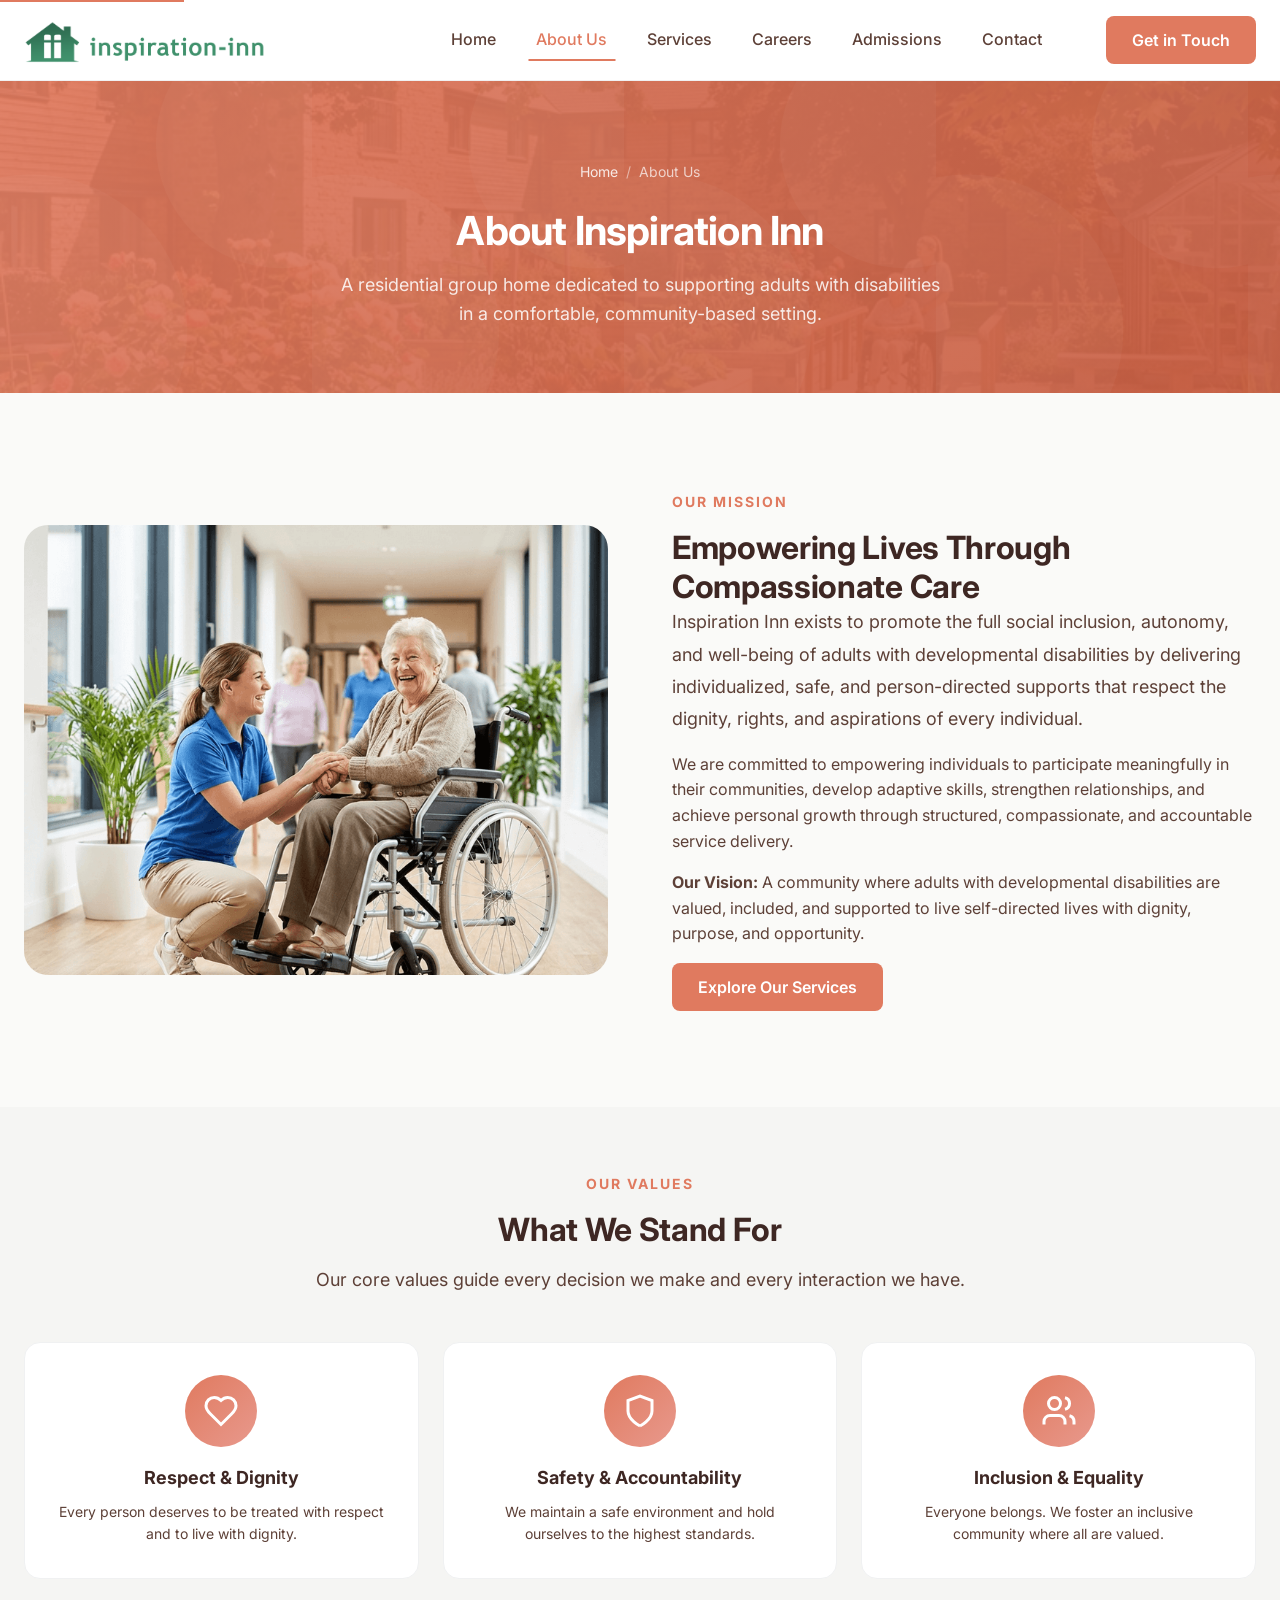
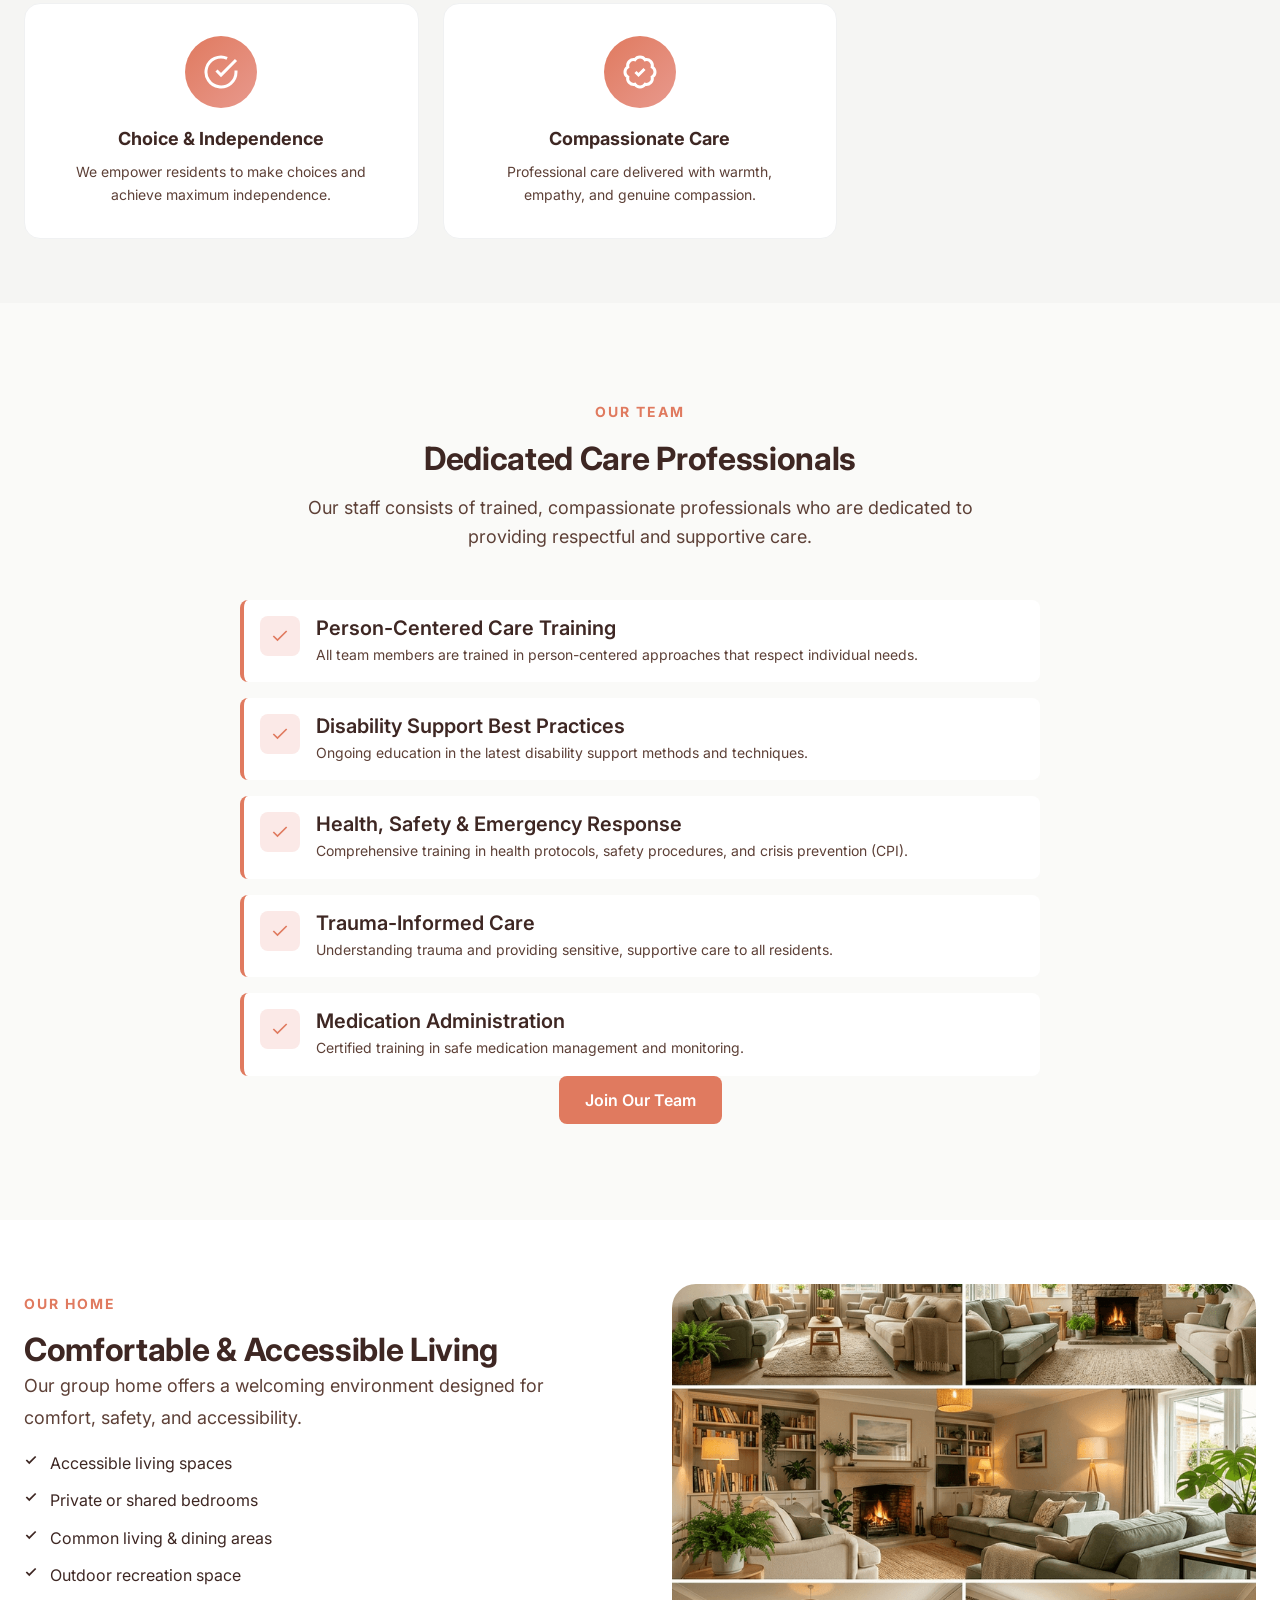
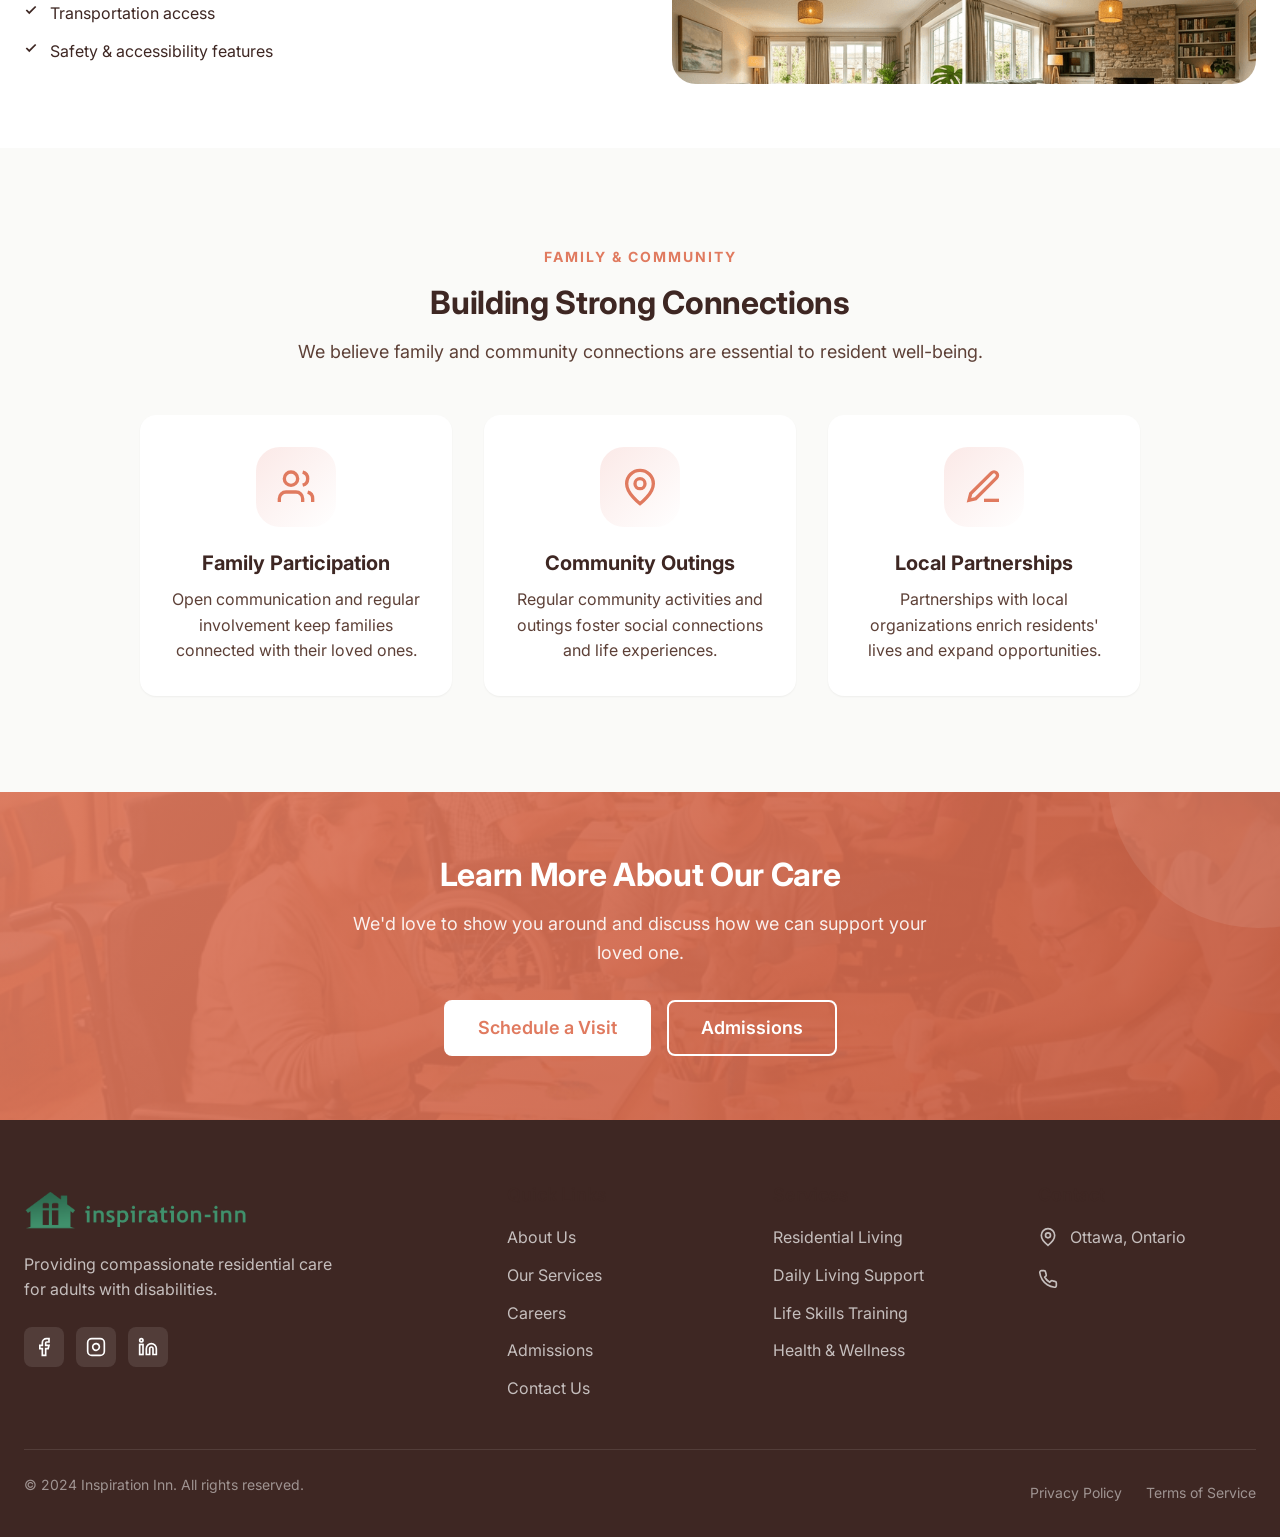
==== commit a86b43b5: "updates" ====
--- a/about.html
+++ b/about.html
@@ -7,6 +7,7 @@
     <meta name="description"
         content="Learn about Inspiration Inn's mission, values, and dedicated team. Discover our commitment to person-centered residential care for adults with disabilities.">
     <title>About Us | Inspiration Inn</title>
+    <link rel="icon" type="image/png" href="images/logo.png">
     <link rel="preconnect" href="https://fonts.googleapis.com">
     <link rel="preconnect" href="https://fonts.gstatic.com" crossorigin>
     <link href="https://fonts.googleapis.com/css2?family=Inter:wght@400;500;600;700&display=swap" rel="stylesheet">
@@ -74,10 +75,6 @@
                     </div>
                     <div class="about-content fade-in fade-in-delay-2">
                         <span class="section-tag">
-                            <svg xmlns="http://www.w3.org/2000/svg" viewBox="0 0 24 24" fill="currentColor">
-                                <path
-                                    d="M12 21.35l-1.45-1.32C5.4 15.36 2 12.28 2 8.5 2 5.42 4.42 3 7.5 3c1.74 0 3.41.81 4.5 2.09C13.09 3.81 14.76 3 16.5 3 19.58 3 22 5.42 22 8.5c0 3.78-3.4 6.86-8.55 11.54L12 21.35z" />
-                            </svg>
                             Our Mission
                         </span>
                         <h2>Empowering Lives Through Compassionate Care</h2>
@@ -110,10 +107,6 @@
             <div class="container">
                 <div class="section-header fade-in">
                     <span class="section-tag">
-                        <svg xmlns="http://www.w3.org/2000/svg" viewBox="0 0 24 24" fill="currentColor">
-                            <path
-                                d="M12 21.35l-1.45-1.32C5.4 15.36 2 12.28 2 8.5 2 5.42 4.42 3 7.5 3c1.74 0 3.41.81 4.5 2.09C13.09 3.81 14.76 3 16.5 3 19.58 3 22 5.42 22 8.5c0 3.78-3.4 6.86-8.55 11.54L12 21.35z" />
-                        </svg>
                         Our Values
                     </span>
                     <h2 class="section-title">What We Stand For</h2>
@@ -192,10 +185,6 @@
             <div class="container">
                 <div class="section-header fade-in">
                     <span class="section-tag">
-                        <svg xmlns="http://www.w3.org/2000/svg" viewBox="0 0 24 24" fill="currentColor">
-                            <path
-                                d="M12 21.35l-1.45-1.32C5.4 15.36 2 12.28 2 8.5 2 5.42 4.42 3 7.5 3c1.74 0 3.41.81 4.5 2.09C13.09 3.81 14.76 3 16.5 3 19.58 3 22 5.42 22 8.5c0 3.78-3.4 6.86-8.55 11.54L12 21.35z" />
-                        </svg>
                         Our Team
                     </span>
                     <h2 class="section-title">Dedicated Care Professionals</h2>
@@ -287,10 +276,6 @@
                     </div>
                     <div class="about-content fade-in fade-in-delay-2" style="direction: ltr;">
                         <span class="section-tag">
-                            <svg xmlns="http://www.w3.org/2000/svg" viewBox="0 0 24 24" fill="currentColor">
-                                <path
-                                    d="M12 21.35l-1.45-1.32C5.4 15.36 2 12.28 2 8.5 2 5.42 4.42 3 7.5 3c1.74 0 3.41.81 4.5 2.09C13.09 3.81 14.76 3 16.5 3 19.58 3 22 5.42 22 8.5c0 3.78-3.4 6.86-8.55 11.54L12 21.35z" />
-                            </svg>
                             Our Home
                         </span>
                         <h2>Comfortable & Accessible Living</h2>
@@ -357,10 +342,6 @@
             <div class="container">
                 <div class="section-header fade-in">
                     <span class="section-tag">
-                        <svg xmlns="http://www.w3.org/2000/svg" viewBox="0 0 24 24" fill="currentColor">
-                            <path
-                                d="M12 21.35l-1.45-1.32C5.4 15.36 2 12.28 2 8.5 2 5.42 4.42 3 7.5 3c1.74 0 3.41.81 4.5 2.09C13.09 3.81 14.76 3 16.5 3 19.58 3 22 5.42 22 8.5c0 3.78-3.4 6.86-8.55 11.54L12 21.35z" />
-                        </svg>
                         Family & Community
                     </span>
                     <h2 class="section-title">Building Strong Connections</h2>
@@ -491,7 +472,7 @@
                             <path
                                 d="M22 16.92v3a2 2 0 0 1-2.18 2 19.79 19.79 0 0 1-8.63-3.07 19.5 19.5 0 0 1-6-6 19.79 19.79 0 0 1-3.07-8.67A2 2 0 0 1 4.11 2h3a2 2 0 0 1 2 1.72 12.84 12.84 0 0 0 .7 2.81 2 2 0 0 1-.45 2.11L8.09 9.91a16 16 0 0 0 6 6l1.27-1.27a2 2 0 0 1 2.11-.45 12.84 12.84 0 0 0 2.81.7A2 2 0 0 1 22 16.92z" />
                         </svg>
-                        <span>(613) 709-5983</span>
+                        <!-- <span>(613) 709-5983</span> -->
                     </div>
                 </div>
             </div>
--- a/css/styles.css
+++ b/css/styles.css
@@ -10,15 +10,15 @@
    ============================================ */
 :root {
   /* Colors - Primary Palette */
-  --color-primary: #2D6A4F;
-  --color-primary-light: #40916C;
-  --color-primary-dark: #1B4332;
-  --color-primary-50: #d8f3dc;
+  --color-primary: #E07A5F;
+  --color-primary-light: #E8998D;
+  --color-primary-dark: #C65D42;
+  --color-primary-50: #FBE9E7;
 
   /* Colors - Secondary/Accent */
-  --color-secondary: #E07A5F;
-  --color-secondary-light: #E8998D;
-  --color-secondary-dark: #C65D42;
+  --color-secondary: #8B5E3C;
+  --color-secondary-light: #A67B5B;
+  --color-secondary-dark: #5D4037;
 
   /* Colors - Accent */
   --color-accent: #D4A574;
@@ -33,15 +33,15 @@
   --color-border-light: #F0F1F2;
 
   /* Colors - Text */
-  --color-text-primary: #1A2E1F;
-  --color-text-secondary: #4A5759;
-  --color-text-muted: #6B7B7E;
-  --color-text-light: #8A9496;
+  --color-text-primary: #3E2723;
+  --color-text-secondary: #5D4037;
+  --color-text-muted: #795548;
+  --color-text-light: #A1887F;
   --color-text-inverse: #FFFFFF;
 
   /* Colors - Grays */
-  --color-gray-100: #f3f4f6;
-  --color-gray-200: #e5e7eb;
+  --color-gray-100: #F5F3F0;
+  --color-gray-200: #E8E4E0;
 
   /* Typography */
   --font-family: 'Inter', -apple-system, BlinkMacSystemFont, 'Segoe UI', Roboto, sans-serif;
@@ -678,7 +678,7 @@
   min-height: 90vh;
   display: flex;
   align-items: center;
-  background: url('../images/admision-pro2.jpg') center center / cover no-repeat;
+  background: url('../images/admision-pro2.png') center center / cover no-repeat;
   overflow: hidden;
 }
 
@@ -691,10 +691,10 @@
   width: 65%;
   height: 100%;
   background: linear-gradient(90deg,
-      rgba(45, 106, 79, 0.95) 0%,
-      rgba(45, 106, 79, 0.9) 50%,
-      rgba(45, 106, 79, 0.8) 80%,
-      rgba(45, 106, 79, 0) 100%);
+      rgba(224, 122, 95, 0.95) 0%,
+      rgba(224, 122, 95, 0.9) 50%,
+      rgba(224, 122, 95, 0.8) 80%,
+      rgba(224, 122, 95, 0) 100%);
   pointer-events: none;
   z-index: 1;
 }
@@ -892,7 +892,7 @@
   overflow: hidden;
 }
 
-/* Green color overlay */
+/* Primary color overlay */
 .page-hero::before {
   content: '';
   position: absolute;
@@ -900,7 +900,7 @@
   left: 0;
   right: 0;
   bottom: 0;
-  background: linear-gradient(135deg, rgba(45, 106, 79, 0.92) 0%, rgba(27, 67, 50, 0.95) 100%);
+  background: linear-gradient(135deg, rgba(224, 122, 95, 0.92) 0%, rgba(198, 93, 66, 0.95) 100%);
   z-index: 1;
 }
 
@@ -968,7 +968,7 @@
 }
 
 .section-tag {
-  color: var(--color-secondary);
+  color: var(--color-primary);
   font-weight: var(--font-weight-bold);
   font-size: var(--font-size-sm);
   text-transform: uppercase;
@@ -977,12 +977,6 @@
   display: inline-flex;
   align-items: center;
   gap: var(--space-2);
-}
-
-.section-tag svg {
-  width: 16px;
-  height: 16px;
-  fill: currentColor;
 }
 
 .section-title {
@@ -1179,7 +1173,7 @@
 
 /* Hover State - Overlay expands upward */
 .service-card:hover .service-content {
-  background: #1B2A4E;
+  background: var(--color-secondary-dark);
   bottom: 20px;
   padding-bottom: var(--space-6);
 }
@@ -1287,7 +1281,7 @@
 
 /* Content Area */
 .about-tagline {
-  color: var(--color-secondary);
+  color: var(--color-primary);
   font-weight: var(--font-weight-bold);
   font-size: var(--font-size-sm);
   text-transform: uppercase;
@@ -1296,11 +1290,6 @@
   display: flex;
   align-items: center;
   gap: var(--space-2);
-}
-
-.about-tagline svg {
-  width: 16px;
-  height: 16px;
 }
 
 .about-title {
@@ -1457,7 +1446,7 @@
   align-items: center;
   padding: var(--space-20) 0;
   background-color: var(--color-white);
-  background-image: url('../images/admision-pro.jpg');
+  background-image: url('../images/admision-pro.png');
   background-size: cover;
   background-position: center center;
   background-repeat: no-repeat;
@@ -1499,7 +1488,7 @@
 }
 
 .process-tagline {
-  color: var(--color-secondary);
+  color: var(--color-primary);
   font-weight: var(--font-weight-bold);
   font-size: var(--font-size-xs);
   text-transform: uppercase;
@@ -1508,11 +1497,6 @@
   display: flex;
   align-items: center;
   gap: var(--space-2);
-}
-
-.process-tagline svg {
-  width: 14px;
-  height: 14px;
 }
 
 .process-heading {
@@ -2243,7 +2227,7 @@
   position: absolute;
   top: 10%;
   left: -20px;
-  background-color: var(--color-secondary);
+  background-color: var(--color-primary);
   color: var(--color-white);
   padding: var(--space-4) var(--space-6);
   border-radius: var(--radius-lg);
@@ -2254,11 +2238,6 @@
   z-index: 3;
   font-weight: var(--font-weight-bold);
   line-height: 1.2;
-}
-
-.pic-badge svg {
-  width: 32px;
-  height: 32px;
 }
 
 .pic-content {
@@ -2516,10 +2495,10 @@
   .hero::before {
     width: 100%;
     background: linear-gradient(180deg,
-        rgba(45, 106, 79, 0.90) 0%,
-        rgba(45, 106, 79, 0.80) 40%,
-        rgba(45, 106, 79, 0.70) 70%,
-        rgba(45, 106, 79, 0.60) 100%);
+        rgba(224, 122, 95, 0.90) 0%,
+        rgba(224, 122, 95, 0.80) 40%,
+        rgba(224, 122, 95, 0.70) 70%,
+        rgba(224, 122, 95, 0.60) 100%);
   }
 
   .hero-inner {
@@ -2907,7 +2886,7 @@
     text-align: left;
     gap: var(--space-4);
     padding: var(--space-4);
-    background: rgba(45, 106, 79, 0.05);
+    background: rgba(224, 122, 95, 0.05);
     border-radius: var(--radius-lg);
   }
 
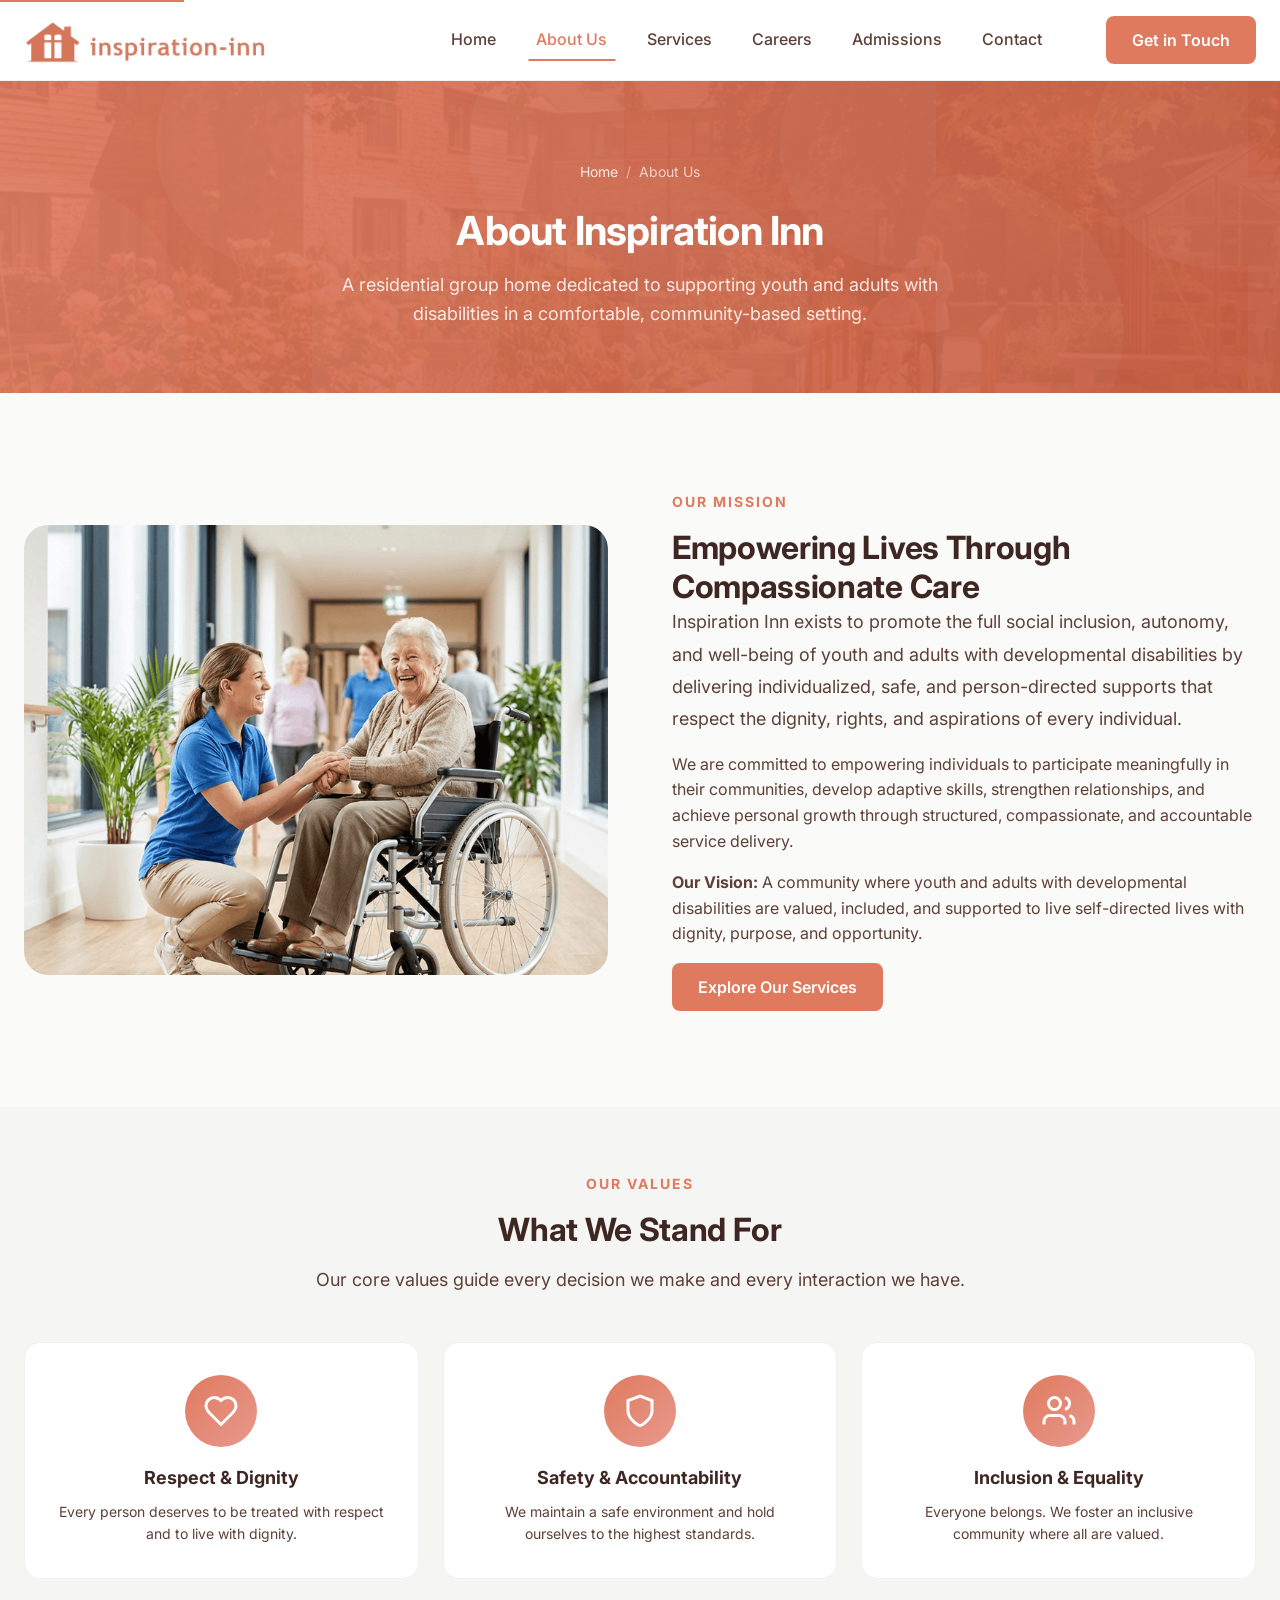
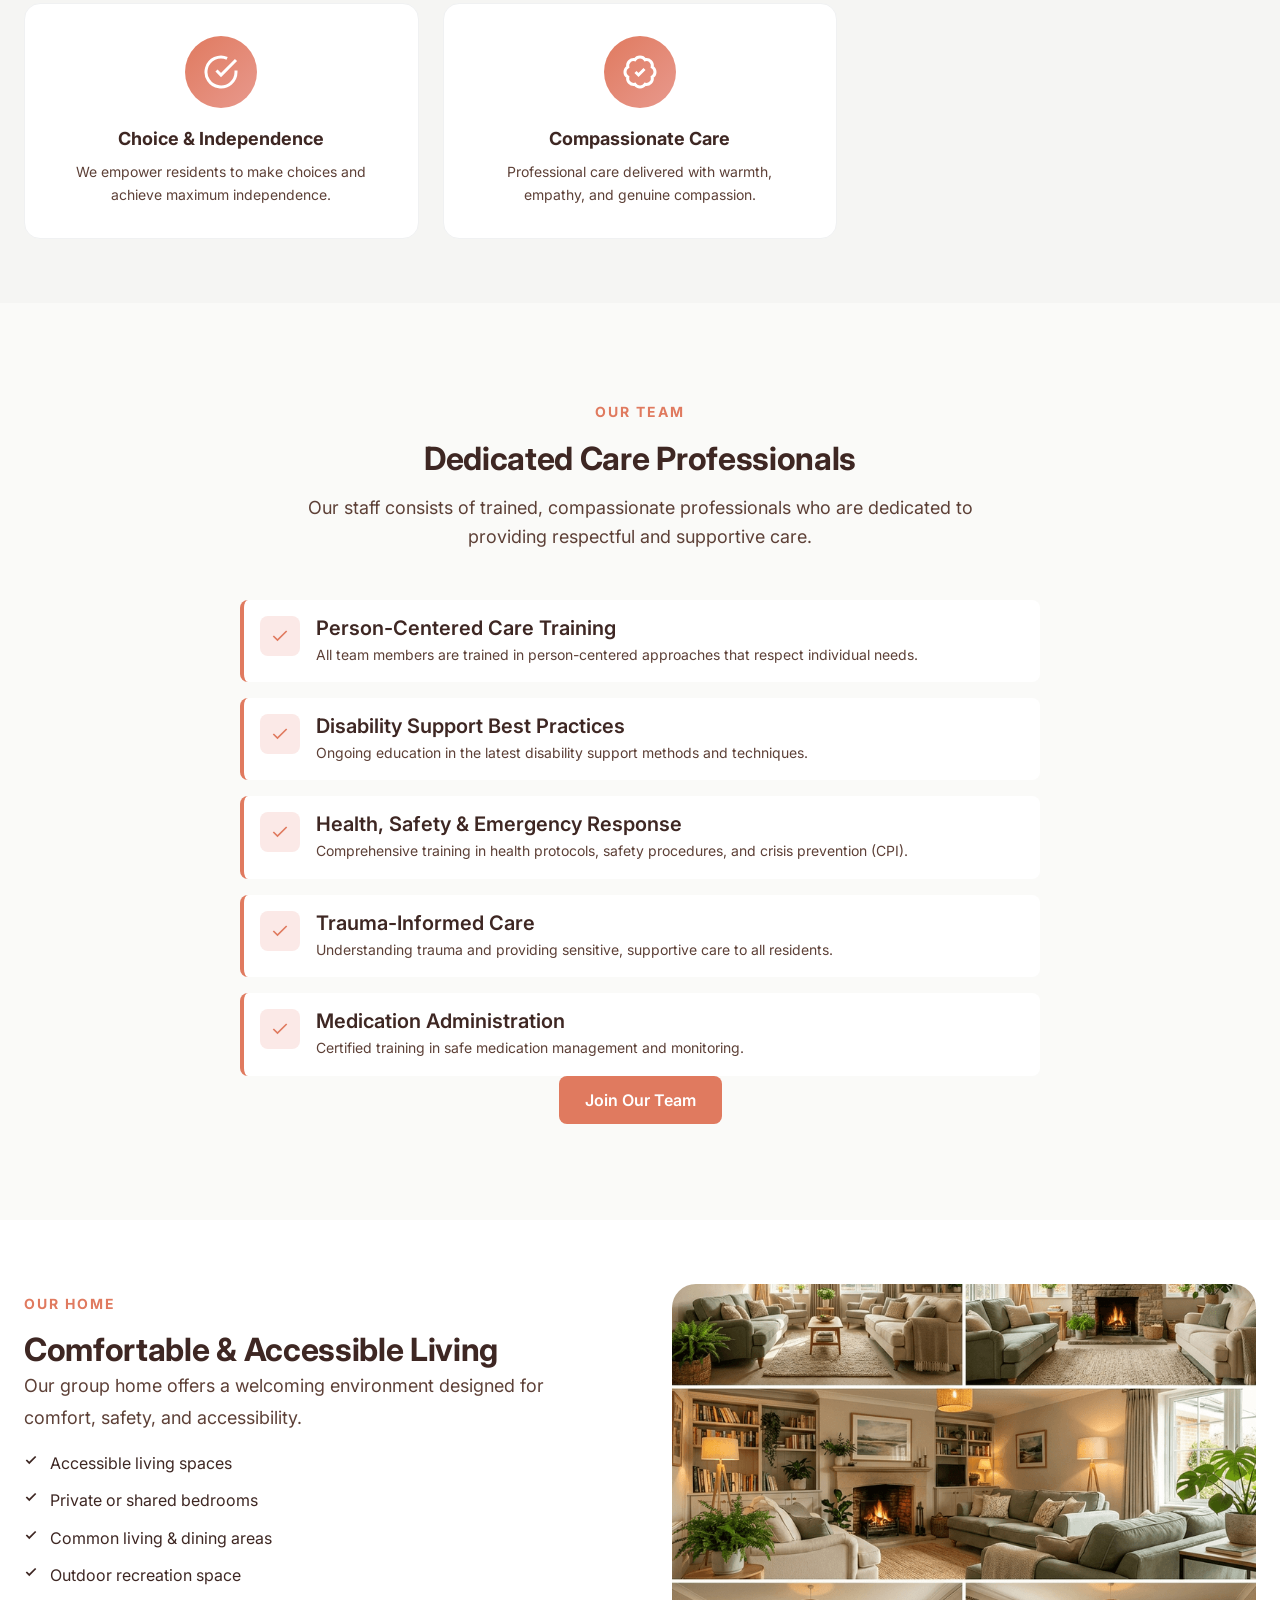
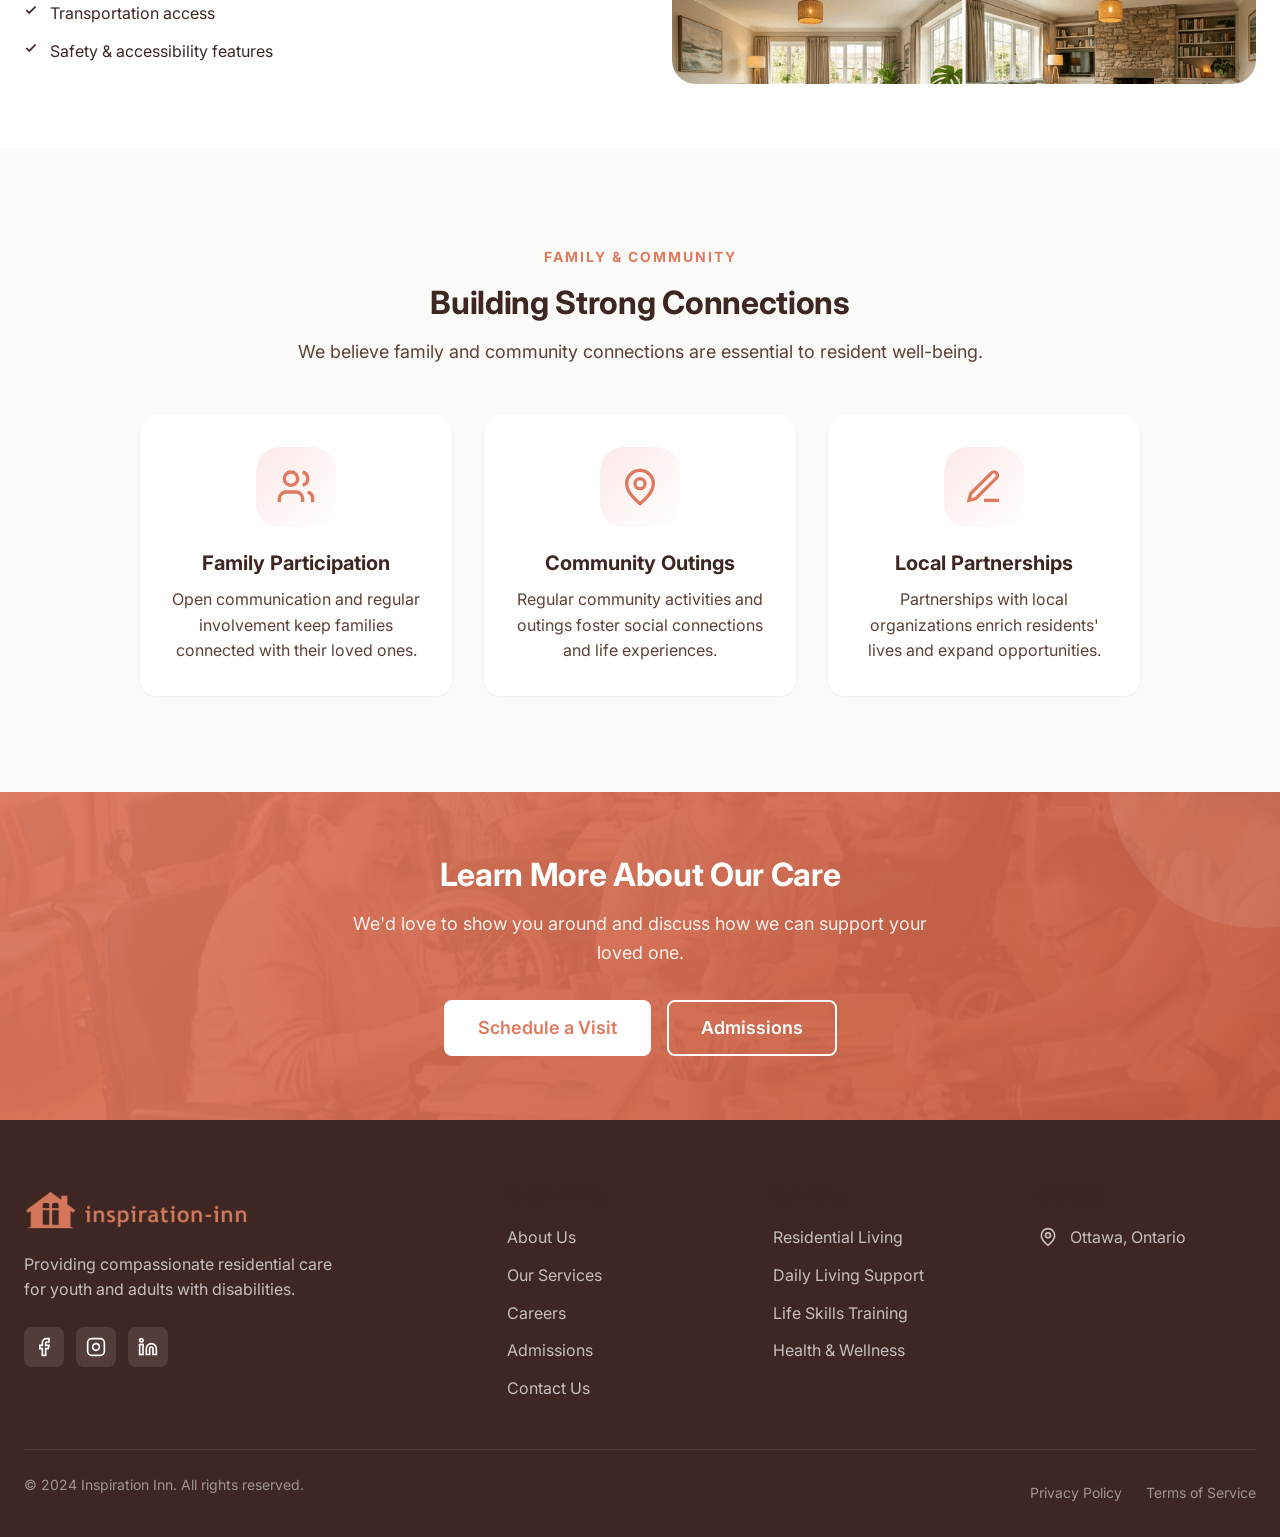
==== commit 88afbe28: "logo and favicon update" ====
--- a/about.html
+++ b/about.html
@@ -5,9 +5,9 @@
     <meta charset="UTF-8">
     <meta name="viewport" content="width=device-width, initial-scale=1.0">
     <meta name="description"
-        content="Learn about Inspiration Inn's mission, values, and dedicated team. Discover our commitment to person-centered residential care for adults with disabilities.">
+        content="Learn about Inspiration Inn's mission, values, and dedicated team. Discover our commitment to person-centered residential care for youth and adults with disabilities.">
     <title>About Us | Inspiration Inn</title>
-    <link rel="icon" type="image/png" href="images/logo.png">
+    <link rel="icon" type="image/png" href="images/favicon.png">
     <link rel="preconnect" href="https://fonts.googleapis.com">
     <link rel="preconnect" href="https://fonts.gstatic.com" crossorigin>
     <link href="https://fonts.googleapis.com/css2?family=Inter:wght@400;500;600;700&display=swap" rel="stylesheet">
@@ -58,7 +58,8 @@
                         <span>About Us</span>
                     </nav>
                     <h1 class="page-hero-title">About Inspiration Inn</h1>
-                    <p class="page-hero-text">A residential group home dedicated to supporting adults with disabilities
+                    <p class="page-hero-text">A residential group home dedicated to supporting youth and adults with
+                        disabilities
                         in a comfortable, community-based setting.</p>
                 </div>
             </div>
@@ -80,7 +81,7 @@
                         <h2>Empowering Lives Through Compassionate Care</h2>
                         <p class="text-lead about-text">
                             Inspiration Inn exists to promote the full social inclusion, autonomy, and well-being of
-                            adults with developmental disabilities by delivering individualized, safe, and
+                            youth and adults with developmental disabilities by delivering individualized, safe, and
                             person-directed supports that respect the dignity, rights, and aspirations of every
                             individual.
                         </p>
@@ -90,7 +91,8 @@
                             structured, compassionate, and accountable service delivery.
                         </p>
                         <p class="about-text">
-                            <strong>Our Vision:</strong> A community where adults with developmental disabilities are
+                            <strong>Our Vision:</strong> A community where youth and adults with developmental
+                            disabilities are
                             valued, included, and supported to live self-directed lives with dignity, purpose, and
                             opportunity.
                         </p>
@@ -416,7 +418,8 @@
                     <a href="index.html" class="footer-logo">
                         <img src="images/logo.png" alt="Inspiration Inn Logo" class="footer-logo-image">
                     </a>
-                    <p class="footer-text">Providing compassionate residential care for adults with disabilities.</p>
+                    <p class="footer-text">Providing compassionate residential care for youth and adults with
+                        disabilities.</p>
                     <div class="footer-social">
                         <a href="#" aria-label="Facebook"><svg xmlns="http://www.w3.org/2000/svg" width="20" height="20"
                                 viewBox="0 0 24 24" fill="none" stroke="currentColor" stroke-width="2">
@@ -467,11 +470,11 @@
                         <span>Ottawa, Ontario</span>
                     </div>
                     <div class="footer-contact-item">
-                        <svg xmlns="http://www.w3.org/2000/svg" width="20" height="20" viewBox="0 0 24 24" fill="none"
+                        <!-- <svg xmlns="http://www.w3.org/2000/svg" width="20" height="20" viewBox="0 0 24 24" fill="none"
                             stroke="currentColor" stroke-width="2">
                             <path
                                 d="M22 16.92v3a2 2 0 0 1-2.18 2 19.79 19.79 0 0 1-8.63-3.07 19.5 19.5 0 0 1-6-6 19.79 19.79 0 0 1-3.07-8.67A2 2 0 0 1 4.11 2h3a2 2 0 0 1 2 1.72 12.84 12.84 0 0 0 .7 2.81 2 2 0 0 1-.45 2.11L8.09 9.91a16 16 0 0 0 6 6l1.27-1.27a2 2 0 0 1 2.11-.45 12.84 12.84 0 0 0 2.81.7A2 2 0 0 1 22 16.92z" />
-                        </svg>
+                        </svg> -->
                         <!-- <span>(613) 709-5983</span> -->
                     </div>
                 </div>
